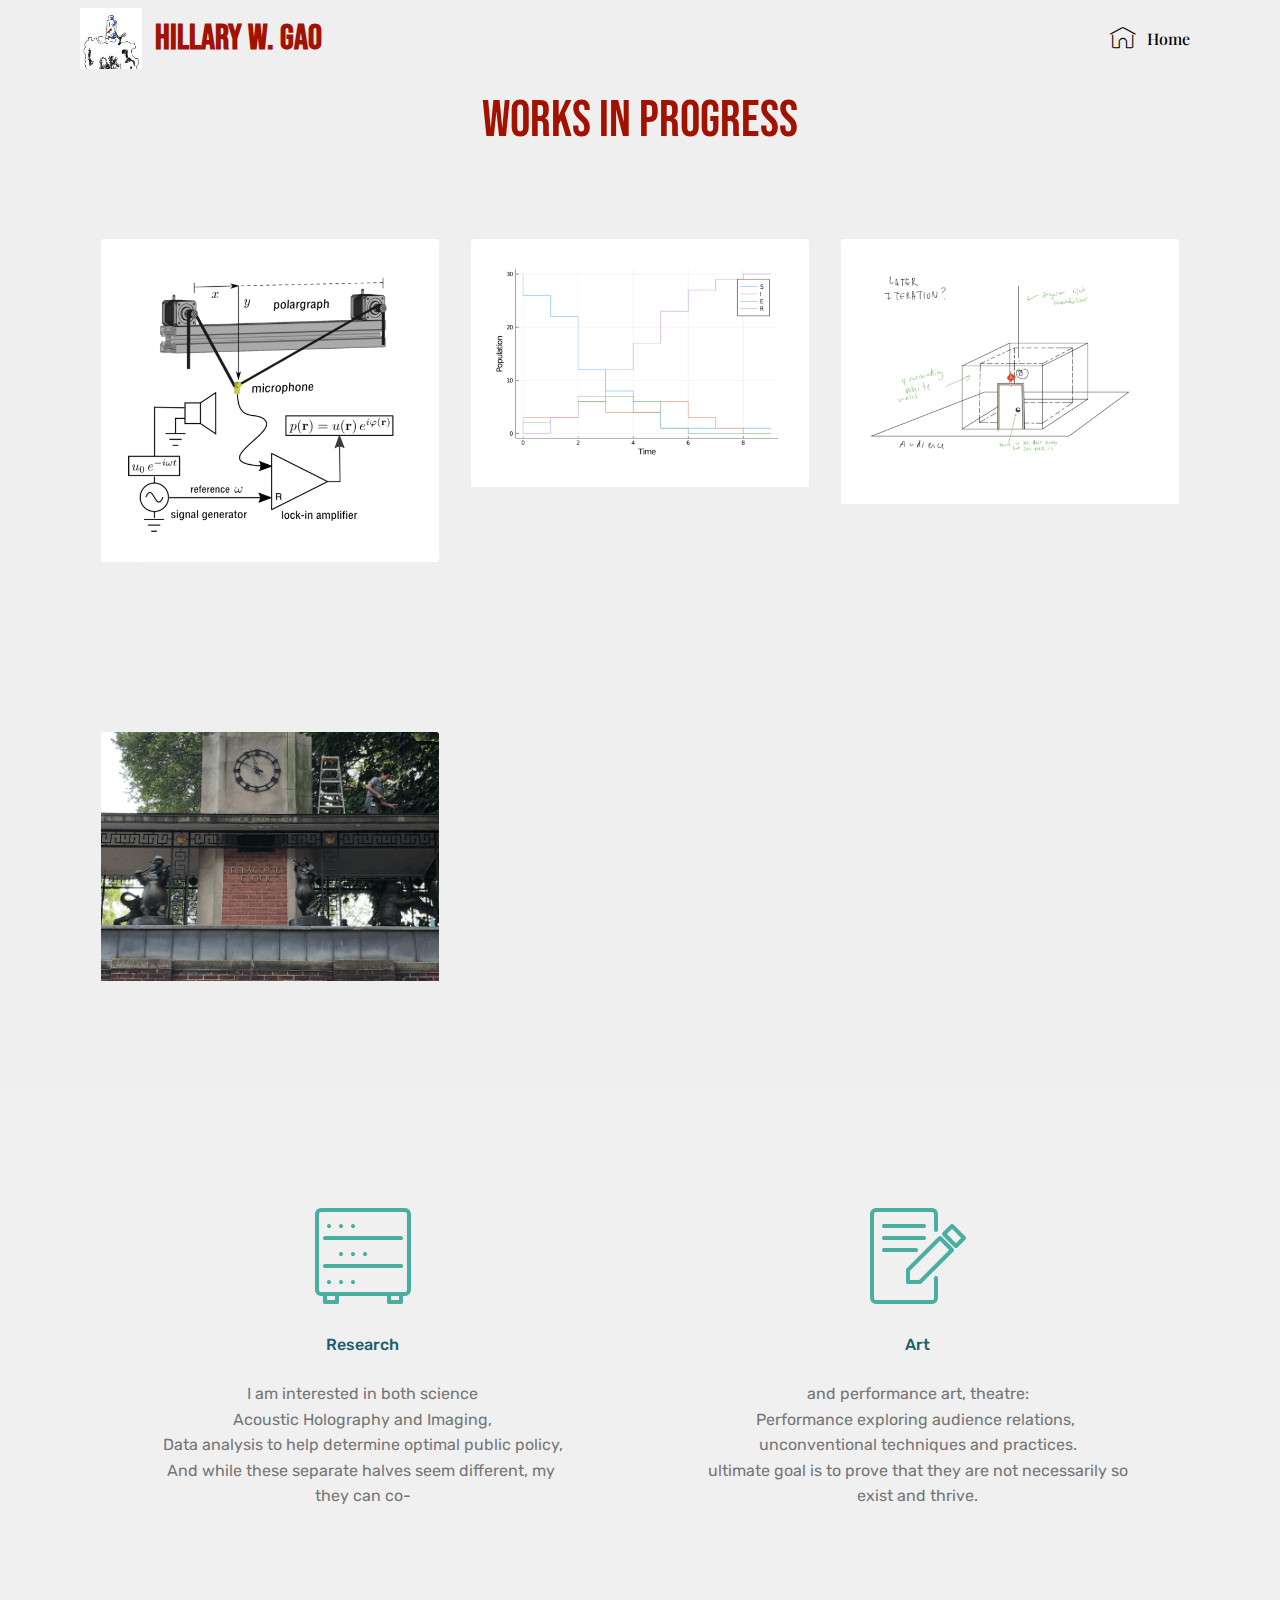
==== index.html @ c8784635 "create github pages" ====
<!DOCTYPE html>
<html  >
<head>
  <!-- Site made with Mobirise Website Builder v4.12.3, https://mobirise.com -->
  <meta charset="UTF-8">
  <meta http-equiv="X-UA-Compatible" content="IE=edge">
  <meta name="generator" content="Mobirise v4.12.3, mobirise.com">
  <meta name="viewport" content="width=device-width, initial-scale=1, minimum-scale=1">
  <link rel="shortcut icon" href="assets/images/img-116-134x134.jpeg" type="image/x-icon">
  <meta name="description" content="Hey, thanks for being here. Wonder what's going on? Click around and see! ">
  
  
  <title>Welcome Home!</title>
  <link rel="stylesheet" href="assets/web/assets/mobirise-icons/mobirise-icons.css">
  <link rel="stylesheet" href="assets/bootstrap/css/bootstrap.min.css">
  <link rel="stylesheet" href="assets/bootstrap/css/bootstrap-grid.min.css">
  <link rel="stylesheet" href="assets/bootstrap/css/bootstrap-reboot.min.css">
  <link rel="stylesheet" href="assets/tether/tether.min.css">
  <link rel="stylesheet" href="assets/dropdown/css/style.css">
  <link rel="stylesheet" href="assets/theme/css/style.css">
  <link rel="preload" as="style" href="assets/mobirise/css/mbr-additional.css"><link rel="stylesheet" href="assets/mobirise/css/mbr-additional.css" type="text/css">
  
  
  
</head>
<body>
  <section class="menu cid-qTkzRZLJNu" once="menu" id="menu1-0">

    

    <nav class="navbar navbar-expand beta-menu navbar-dropdown align-items-center navbar-fixed-top navbar-toggleable-sm">
        <button class="navbar-toggler navbar-toggler-right" type="button" data-toggle="collapse" data-target="#navbarSupportedContent" aria-controls="navbarSupportedContent" aria-expanded="false" aria-label="Toggle navigation">
            <div class="hamburger">
                <span></span>
                <span></span>
                <span></span>
                <span></span>
            </div>
        </button>
        <div class="menu-logo">
            <div class="navbar-brand">
                <span class="navbar-logo">
                    <a href="https://mobirise.com">
                         <img src="assets/images/img-116-134x134.jpeg" alt="Mobirise" title="" style="height: 3.8rem;">
                    </a>
                </span>
                <span class="navbar-caption-wrap"><a class="navbar-caption text-primary display-2" href="https://mobirise.com">
                        Hillary W. Gao</a></span>
            </div>
        </div>
        <div class="collapse navbar-collapse" id="navbarSupportedContent">
            <ul class="navbar-nav nav-dropdown nav-right" data-app-modern-menu="true"><li class="nav-item">
                    <a class="nav-link link text-black display-4" href="https://mobirise.com">
                        </a>
                </li><li class="nav-item"><a class="nav-link link text-black display-4" href="index.html" aria-expanded="false"><span class="mbri-home mbr-iconfont mbr-iconfont-btn"></span>
                        Home</a></li></ul>
            
        </div>
    </nav>
</section>

<section class="engine"><a href="https://mobirise.info/i">website creation software</a></section><section class="features18 popup-btn-cards cid-rWTX22qcVy" id="features18-7">

    

    
    <div class="container">
        <h2 class="mbr-section-title pb-3 align-center mbr-fonts-style display-1">
            Works In Progress</h2>
        
        <div class="media-container-row pt-5 ">
            <div class="card p-3 col-12 col-md-6 col-lg-4">
                <div class="card-wrapper ">
                    <div class="card-img">
                        <div class="mbr-overlay"></div>
                        <div class="mbr-section-btn text-center"><a href="Acoustics.html" class="btn btn-primary display-4">acoustic holography</a></div>
                        <img src="assets/images/screen-shot-2020-04-22-at-11.54.55-am-676x612.png" alt="Mobirise" title="">
                    </div>
                    
                </div>
            </div>
            <div class="card p-3 col-12 col-md-6 col-lg-4">
                <div class="card-wrapper">
                    <div class="card-img">
                        <div class="mbr-overlay"></div>
                        <div class="mbr-section-btn text-center"><a href="COVID .html" class="btn btn-primary display-4">COVID-19 analysis + Julia</a></div>
                        <img src="assets/images/screen-shot-2020-04-22-at-11.58.40-am-676x534.png" alt="Mobirise" title="">
                    </div>
                    
                </div>
            </div>

            <div class="card p-3 col-12 col-md-6 col-lg-4">
                <div class="card-wrapper">
                    <div class="card-img">
                        <div class="mbr-overlay"></div>
                        <div class="mbr-section-btn text-center"><a href="dinnerparty.html" class="btn btn-primary display-4">"would you set the table if I asked you to?"</a></div>
                        <img src="assets/images/screen-shot-2020-04-22-at-11.57.07-am-676x536.png" alt="Mobirise" title="">
                    </div>
                    
                </div>
            </div>

            
        </div>
    </div>
</section>

<section class="features18 popup-btn-cards cid-s4FSywyhPO" id="features18-1b">

    

    
    <div class="container">
        
        
        <div class="media-container-row pt-5 ">
            <div class="card p-3 col-12 col-md-6 col-lg-4">
                <div class="card-wrapper ">
                    <div class="card-img">
                        <div class="mbr-overlay"></div>
                        <div class="mbr-section-btn text-center"><a href="page6.html" class="btn btn-primary display-4">Central Park Conservancy internship 2019</a></div>
                        <img src="assets/images/screen-shot-2020-08-10-at-1.04.51-pm-936x690.png" alt="Mobirise" title="">
                    </div>
                    
                </div>
            </div>
            <div class="card p-3 col-12 col-md-6 col-lg-4">
                <div class="card-wrapper">
                    <div class="card-img">
                        <div class="mbr-overlay"></div>
                        <div class="mbr-section-btn text-center"><a href="page5.html" class="btn btn-primary display-4">something in the works</a></div>
                        <img src="assets/images/screen-shot-2020-08-13-at-6.10.23-pm-556x376.png" alt="Mobirise" title="">
                    </div>
                    
                </div>
            </div>

            <div class="card p-3 col-12 col-md-6 col-lg-4">
                <div class="card-wrapper">
                    <div class="card-img">
                        <div class="mbr-overlay"></div>
                        <div class="mbr-section-btn text-center"><a href="https://mobirise.co" class="btn btn-primary display-4">something in the works<br></a></div>
                        <img src="assets/images/screen-shot-2020-08-13-at-6.10.23-pm-556x376.png" alt="Mobirise" title="">
                    </div>
                    
                </div>
            </div>

            
        </div>
    </div>
</section>

<section class="features1 cid-rWTWTL4tV6" id="features1-6" data-bg-video="https://youtu.be/643bobTs9Hs">
    
    

    <div class="mbr-overlay" style="opacity: 0.9; background-color: rgb(239, 239, 239);">
    </div>
    <div class="container">
        <div class="media-container-row">

            <div class="card p-3 col-12 col-md-6">
                <div class="card-img pb-3">
                    <span class="mbr-iconfont mbri-database" style="color: rgb(72, 175, 160); fill: rgb(72, 175, 160);"></span>
                </div>
                <div class="card-box">
                    <h4 class="card-title py-3 mbr-fonts-style display-7">
                        Research<br></h4>
                    <p class="mbr-text mbr-fonts-style display-7">I am interested in both science<br>Acoustic Holography and Imaging,<br>Data analysis to help determine optimal public policy,<br>And while these separate halves seem different, my&nbsp;<br>they can co-<br></p>
                </div>
            </div>

            <div class="card p-3 col-12 col-md-6">
                <div class="card-img pb-3">
                    <span class="mbr-iconfont mbri-edit" style="color: rgb(72, 175, 160); fill: rgb(72, 175, 160);"></span>
                </div>
                <div class="card-box">
                    <h4 class="card-title py-3 mbr-fonts-style display-7">
                        Art<br></h4>
                    <p class="mbr-text mbr-fonts-style display-7">
                        and performance art, theatre:<br>Performance exploring audience relations,&nbsp;<br>unconventional techniques and practices.<br> ultimate goal is to prove that they are not necessarily so<br>exist and thrive.</p>
                </div>
            </div>

            

            

        </div>

    </div>

</section>


  <script src="assets/web/assets/jquery/jquery.min.js"></script>
  <script src="assets/popper/popper.min.js"></script>
  <script src="assets/bootstrap/js/bootstrap.min.js"></script>
  <script src="assets/tether/tether.min.js"></script>
  <script src="assets/smoothscroll/smooth-scroll.js"></script>
  <script src="assets/dropdown/js/nav-dropdown.js"></script>
  <script src="assets/dropdown/js/navbar-dropdown.js"></script>
  <script src="assets/touchswipe/jquery.touch-swipe.min.js"></script>
  <script src="assets/ytplayer/jquery.mb.ytplayer.min.js"></script>
  <script src="assets/vimeoplayer/jquery.mb.vimeo_player.js"></script>
  <script src="assets/mbr-popup-btns/mbr-popup-btns.js"></script>
  <script src="assets/theme/js/script.js"></script>
  
  
</body>
</html>
---- assets/web/assets/mobirise-icons/mobirise-icons.css ----
@font-face {
  font-family: 'MobiriseIcons';
  src:  url('mobirise-icons.eot?spat4u');
  src:  url('mobirise-icons.eot?spat4u#iefix') format('embedded-opentype'),
    url('mobirise-icons.ttf?spat4u') format('truetype'),
    url('mobirise-icons.woff?spat4u') format('woff'),
    url('mobirise-icons.svg?spat4u#MobiriseIcons') format('svg');
  font-weight: normal;
  font-style: normal;
  font-display: swap;
}

[class^="mbri-"], [class*=" mbri-"] {
  /* use !important to prevent issues with browser extensions that change fonts */
  font-family: MobiriseIcons !important;
  speak: none;
  font-style: normal;
  font-weight: normal;
  font-variant: normal;
  text-transform: none;
  line-height: 1;

  /* Better Font Rendering =========== */
  -webkit-font-smoothing: antialiased;
  -moz-osx-font-smoothing: grayscale;
}

.mbri-add-submenu:before {
  content: "\e900";
}
.mbri-alert:before {
  content: "\e901";
}
.mbri-align-center:before {
  content: "\e902";
}
.mbri-align-justify:before {
  content: "\e903";
}
.mbri-align-left:before {
  content: "\e904";
}
.mbri-align-right:before {
  content: "\e905";
}
.mbri-android:before {
  content: "\e906";
}
.mbri-apple:before {
  content: "\e907";
}
.mbri-arrow-down:before {
  content: "\e908";
}
.mbri-arrow-next:before {
  content: "\e909";
}
.mbri-arrow-prev:before {
  content: "\e90a";
}
.mbri-arrow-up:before {
  content: "\e90b";
}
.mbri-bold:before {
  content: "\e90c";
}
.mbri-bookmark:before {
  content: "\e90d";
}
.mbri-bootstrap:before {
  content: "\e90e";
}
.mbri-briefcase:before {
  content: "\e90f";
}
.mbri-browse:before {
  content: "\e910";
}
.mbri-bulleted-list:before {
  content: "\e911";
}
.mbri-calendar:before {
  content: "\e912";
}
.mbri-camera:before {
  content: "\e913";
}
.mbri-cart-add:before {
  content: "\e914";
}
.mbri-cart-full:before {
  content: "\e915";
}
.mbri-cash:before {
  content: "\e916";
}
.mbri-change-style:before {
  content: "\e917";
}
.mbri-chat:before {
  content: "\e918";
}
.mbri-clock:before {
  content: "\e919";
}
.mbri-close:before {
  content: "\e91a";
}
.mbri-cloud:before {
  content: "\e91b";
}
.mbri-code:before {
  content: "\e91c";
}
.mbri-contact-form:before {
  content: "\e91d";
}
.mbri-credit-card:before {
  content: "\e91e";
}
.mbri-cursor-click:before {
  content: "\e91f";
}
.mbri-cust-feedback:before {
  content: "\e920";
}
.mbri-database:before {
  content: "\e921";
}
.mbri-delivery:before {
  content: "\e922";
}
.mbri-desktop:before {
  content: "\e923";
}
.mbri-devices:before {
  content: "\e924";
}
.mbri-down:before {
  content: "\e925";
}
.mbri-download:before {
  content: "\e989";
}
.mbri-drag-n-drop:before {
  content: "\e927";
}
.mbri-drag-n-drop2:before {
  content: "\e928";
}
.mbri-edit:before {
  content: "\e929";
}
.mbri-edit2:before {
  content: "\e92a";
}
.mbri-error:before {
  content: "\e92b";
}
.mbri-extension:before {
  content: "\e92c";
}
.mbri-features:before {
  content: "\e92d";
}
.mbri-file:before {
  content: "\e92e";
}
.mbri-flag:before {
  content: "\e92f";
}
.mbri-folder:before {
  content: "\e930";
}
.mbri-gift:before {
  content: "\e931";
}
.mbri-github:before {
  content: "\e932";
}
.mbri-globe:before {
  content: "\e933";
}
.mbri-globe-2:before {
  content: "\e934";
}
.mbri-growing-chart:before {
  content: "\e935";
}
.mbri-hearth:before {
  content: "\e936";
}
.mbri-help:before {
  content: "\e937";
}
.mbri-home:before {
  content: "\e938";
}
.mbri-hot-cup:before {
  content: "\e939";
}
.mbri-idea:before {
  content: "\e93a";
}
.mbri-image-gallery:before {
  content: "\e93b";
}
.mbri-image-slider:before {
  content: "\e93c";
}
.mbri-info:before {
  content: "\e93d";
}
.mbri-italic:before {
  content: "\e93e";
}
.mbri-key:before {
  content: "\e93f";
}
.mbri-laptop:before {
  content: "\e940";
}
.mbri-layers:before {
  content: "\e941";
}
.mbri-left-right:before {
  content: "\e942";
}
.mbri-left:before {
  content: "\e943";
}
.mbri-letter:before {
  content: "\e944";
}
.mbri-like:before {
  content: "\e945";
}
.mbri-link:before {
  content: "\e946";
}
.mbri-lock:before {
  content: "\e947";
}
.mbri-login:before {
  content: "\e948";
}
.mbri-logout:before {
  content: "\e949";
}
.mbri-magic-stick:before {
  content: "\e94a";
}
.mbri-map-pin:before {
  content: "\e94b";
}
.mbri-menu:before {
  content: "\e94c";
}
.mbri-mobile:before {
  content: "\e94d";
}
.mbri-mobile2:before {
  content: "\e94e";
}
.mbri-mobirise:before {
  content: "\e94f";
}
.mbri-more-horizontal:before {
  content: "\e950";
}
.mbri-more-vertical:before {
  content: "\e951";
}
.mbri-music:before {
  content: "\e952";
}
.mbri-new-file:before {
  content: "\e953";
}
.mbri-numbered-list:before {
  content: "\e954";
}
.mbri-opened-folder:before {
  content: "\e955";
}
.mbri-pages:before {
  content: "\e956";
}
.mbri-paper-plane:before {
  content: "\e957";
}
.mbri-paperclip:before {
  content: "\e958";
}
.mbri-photo:before {
  content: "\e959";
}
.mbri-photos:before {
  content: "\e95a";
}
.mbri-pin:before {
  content: "\e95b";
}
.mbri-play:before {
  content: "\e95c";
}
.mbri-plus:before {
  content: "\e95d";
}
.mbri-preview:before {
  content: "\e95e";
}
.mbri-print:before {
  content: "\e95f";
}
.mbri-protect:before {
  content: "\e960";
}
.mbri-question:before {
  content: "\e961";
}
.mbri-quote-left:before {
  content: "\e962";
}
.mbri-quote-right:before {
  content: "\e963";
}
.mbri-refresh:before {
  content: "\e964";
}
.mbri-responsive:before {
  content: "\e965";
}
.mbri-right:before {
  content: "\e966";
}
.mbri-rocket:before {
  content: "\e967";
}
.mbri-sad-face:before {
  content: "\e968";
}
.mbri-sale:before {
  content: "\e969";
}
.mbri-save:before {
  content: "\e96a";
}
.mbri-search:before {
  content: "\e96b";
}
.mbri-setting:before {
  content: "\e96c";
}
.mbri-setting2:before {
  content: "\e96d";
}
.mbri-setting3:before {
  content: "\e96e";
}
.mbri-share:before {
  content: "\e96f";
}
.mbri-shopping-bag:before {
  content: "\e970";
}
.mbri-shopping-basket:before {
  content: "\e971";
}
.mbri-shopping-cart:before {
  content: "\e972";
}
.mbri-sites:before {
  content: "\e973";
}
.mbri-smile-face:before {
  content: "\e974";
}
.mbri-speed:before {
  content: "\e975";
}
.mbri-star:before {
  content: "\e976";
}
.mbri-success:before {
  content: "\e977";
}
.mbri-sun:before {
  content: "\e978";
}
.mbri-sun2:before {
  content: "\e979";
}
.mbri-tablet:before {
  content: "\e97a";
}
.mbri-tablet-vertical:before {
  content: "\e97b";
}
.mbri-target:before {
  content: "\e97c";
}
.mbri-timer:before {
  content: "\e97d";
}
.mbri-to-ftp:before {
  content: "\e97e";
}
.mbri-to-local-drive:before {
  content: "\e97f";
}
.mbri-touch-swipe:before {
  content: "\e980";
}
.mbri-touch:before {
  content: "\e981";
}
.mbri-trash:before {
  content: "\e982";
}
.mbri-underline:before {
  content: "\e983";
}
.mbri-unlink:before {
  content: "\e984";
}
.mbri-unlock:before {
  content: "\e985";
}
.mbri-up-down:before {
  content: "\e986";
}
.mbri-up:before {
  content: "\e987";
}
.mbri-update:before {
  content: "\e988";
}
.mbri-upload:before {
 content: "\e926"; 
}
.mbri-user:before {
  content: "\e98a";
}
.mbri-user2:before {
  content: "\e98b";
}
.mbri-users:before {
  content: "\e98c";
}
.mbri-video:before {
  content: "\e98d";
}
.mbri-video-play:before {
  content: "\e98e";
}
.mbri-watch:before {
  content: "\e98f";
}
.mbri-website-theme:before {
  content: "\e990";
}
.mbri-wifi:before {
  content: "\e991";
}
.mbri-windows:before {
  content: "\e992";
}
.mbri-zoom-out:before {
  content: "\e993";
}
.mbri-redo:before {
  content: "\e994";
}
.mbri-undo:before {
  content: "\e995";
}
---- assets/dropdown/css/style.css ----
.navbar-dropdown {
  left: 0;
  padding: 0;
  position: absolute;
  right: 0;
  top: 0;
  transition: all 0.45s ease;
  z-index: 1030;
  background: #282828; }
  .navbar-dropdown .navbar-logo {
    margin-right: 0.8rem;
    transition: margin 0.3s ease-in-out;
    vertical-align: middle; }
    .navbar-dropdown .navbar-logo img {
      height: 3.125rem;
      transition: all 0.3s ease-in-out; }
    .navbar-dropdown .navbar-logo.mbr-iconfont {
      font-size: 3.125rem;
      line-height: 3.125rem; }
  .navbar-dropdown .navbar-caption {
    font-weight: 700;
    white-space: normal;
    vertical-align: -4px;
    line-height: 3.125rem !important; }
    .navbar-dropdown .navbar-caption, .navbar-dropdown .navbar-caption:hover {
      color: inherit;
      text-decoration: none; }
  .navbar-dropdown .mbr-iconfont + .navbar-caption {
    vertical-align: -1px; }
  .navbar-dropdown.navbar-fixed-top {
    position: fixed; }
  .navbar-dropdown .navbar-brand span {
    vertical-align: -4px; }
  .navbar-dropdown.bg-color.transparent {
    background: none; }
  .navbar-dropdown.navbar-short .navbar-brand {
    padding: 0.625rem 0; }
    .navbar-dropdown.navbar-short .navbar-brand span {
      vertical-align: -1px; }
  .navbar-dropdown.navbar-short .navbar-caption {
    line-height: 2.375rem !important;
    vertical-align: -2px; }
  .navbar-dropdown.navbar-short .navbar-logo {
    margin-right: 0.5rem; }
    .navbar-dropdown.navbar-short .navbar-logo img {
      height: 2.375rem; }
    .navbar-dropdown.navbar-short .navbar-logo.mbr-iconfont {
      font-size: 2.375rem;
      line-height: 2.375rem; }
  .navbar-dropdown.navbar-short .mbr-table-cell {
    height: 3.625rem; }
  .navbar-dropdown .navbar-close {
    left: 0.6875rem;
    position: fixed;
    top: 0.75rem;
    z-index: 1000; }
  .navbar-dropdown .hamburger-icon {
    content: "";
    display: inline-block;
    vertical-align: middle;
    width: 16px;
    -webkit-box-shadow: 0 -6px 0 1px #282828,0 0 0 1px #282828,0 6px 0 1px #282828;
    -moz-box-shadow: 0 -6px 0 1px #282828,0 0 0 1px #282828,0 6px 0 1px #282828;
    box-shadow: 0 -6px 0 1px #282828,0 0 0 1px #282828,0 6px 0 1px #282828; }

.dropdown-menu .dropdown-toggle[data-toggle="dropdown-submenu"]::after {
  border-bottom: 0.35em solid transparent;
  border-left: 0.35em solid;
  border-right: 0;
  border-top: 0.35em solid transparent;
  margin-left: 0.3rem; }

.dropdown-menu .dropdown-item:focus {
  outline: 0; }

.nav-dropdown {
  font-size: 0.75rem;
  font-weight: 500;
  height: auto !important; }
  .nav-dropdown .nav-btn {
    padding-left: 1rem; }
  .nav-dropdown .link {
    margin: .667em 1.667em;
    font-weight: 500;
    padding: 0;
    transition: color .2s ease-in-out; }
    .nav-dropdown .link.dropdown-toggle {
      margin-right: 2.583em; }
      .nav-dropdown .link.dropdown-toggle::after {
        margin-left: .25rem;
        border-top: 0.35em solid;
        border-right: 0.35em solid transparent;
        border-left: 0.35em solid transparent;
        border-bottom: 0; }
      .nav-dropdown .link.dropdown-toggle[aria-expanded="true"] {
        margin: 0;
        padding: 0.667em 3.263em  0.667em 1.667em; }
  .nav-dropdown .link::after,
  .nav-dropdown .dropdown-item::after {
    color: inherit; }
  .nav-dropdown .btn {
    font-size: 0.75rem;
    font-weight: 700;
    letter-spacing: 0;
    margin-bottom: 0;
    padding-left: 1.25rem;
    padding-right: 1.25rem; }
  .nav-dropdown .dropdown-menu {
    border-radius: 0;
    border: 0;
    left: 0;
    margin: 0;
    padding-bottom: 1.25rem;
    padding-top: 1.25rem;
    position: relative; }
  .nav-dropdown .dropdown-submenu {
    margin-left: 0.125rem;
    top: 0; }
  .nav-dropdown .dropdown-item {
    font-weight: 500;
    line-height: 2;
    padding: 0.3846em 4.615em 0.3846em 1.5385em;
    position: relative;
    transition: color .2s ease-in-out, background-color .2s ease-in-out; }
    .nav-dropdown .dropdown-item::after {
      margin-top: -0.3077em;
      position: absolute;
      right: 1.1538em;
      top: 50%; }
    .nav-dropdown .dropdown-item:focus, .nav-dropdown .dropdown-item:hover {
      background: none; }

@media (max-width: 767px) {
  .nav-dropdown.navbar-toggleable-sm {
    bottom: 0;
    display: none;
    left: 0;
    overflow-x: hidden;
    position: fixed;
    top: 0;
    transform: translateX(-100%);
    -ms-transform: translateX(-100%);
    -webkit-transform: translateX(-100%);
    width: 18.75rem;
    z-index: 999; } }
.nav-dropdown.navbar-toggleable-xl {
  bottom: 0;
  display: none;
  left: 0;
  overflow-x: hidden;
  position: fixed;
  top: 0;
  transform: translateX(-100%);
  -ms-transform: translateX(-100%);
  -webkit-transform: translateX(-100%);
  width: 18.75rem;
  z-index: 999; }

.nav-dropdown-sm {
  display: block !important;
  overflow-x: hidden;
  overflow: auto;
  padding-top: 3.875rem; }
  .nav-dropdown-sm::after {
    content: "";
    display: block;
    height: 3rem;
    width: 100%; }
  .nav-dropdown-sm.collapse.in ~ .navbar-close {
    display: block !important; }
  .nav-dropdown-sm.collapsing, .nav-dropdown-sm.collapse.in {
    transform: translateX(0);
    -ms-transform: translateX(0);
    -webkit-transform: translateX(0);
    transition: all 0.25s ease-out;
    -webkit-transition: all 0.25s ease-out;
    background: #282828; }
  .nav-dropdown-sm.collapsing[aria-expanded="false"] {
    transform: translateX(-100%);
    -ms-transform: translateX(-100%);
    -webkit-transform: translateX(-100%); }
  .nav-dropdown-sm .nav-item {
    display: block;
    margin-left: 0 !important;
    padding-left: 0; }
  .nav-dropdown-sm .link,
  .nav-dropdown-sm .dropdown-item {
    border-top: 1px dotted rgba(255, 255, 255, 0.1);
    font-size: 0.8125rem;
    line-height: 1.6;
    margin: 0 !important;
    padding: 0.875rem 2.4rem 0.875rem 1.5625rem !important;
    position: relative;
    white-space: normal; }
    .nav-dropdown-sm .link:focus, .nav-dropdown-sm .link:hover,
    .nav-dropdown-sm .dropdown-item:focus,
    .nav-dropdown-sm .dropdown-item:hover {
      background: rgba(0, 0, 0, 0.2) !important;
      color: #c0a375; }
  .nav-dropdown-sm .nav-btn {
    position: relative;
    padding: 1.5625rem 1.5625rem 0 1.5625rem; }
    .nav-dropdown-sm .nav-btn::before {
      border-top: 1px dotted rgba(255, 255, 255, 0.1);
      content: "";
      left: 0;
      position: absolute;
      top: 0;
      width: 100%; }
    .nav-dropdown-sm .nav-btn + .nav-btn {
      padding-top: 0.625rem; }
      .nav-dropdown-sm .nav-btn + .nav-btn::before {
        display: none; }
  .nav-dropdown-sm .btn {
    padding: 0.625rem 0; }
  .nav-dropdown-sm .dropdown-toggle[data-toggle="dropdown-submenu"]::after {
    margin-left: .25rem;
    border-top: 0.35em solid;
    border-right: 0.35em solid transparent;
    border-left: 0.35em solid transparent;
    border-bottom: 0; }
  .nav-dropdown-sm .dropdown-toggle[data-toggle="dropdown-submenu"][aria-expanded="true"]::after {
    border-top: 0;
    border-right: 0.35em solid transparent;
    border-left: 0.35em solid transparent;
    border-bottom: 0.35em solid; }
  .nav-dropdown-sm .dropdown-menu {
    margin: 0;
    padding: 0;
    position: relative;
    top: 0;
    left: 0;
    width: 100%;
    border: 0;
    float: none;
    border-radius: 0;
    background: none; }
  .nav-dropdown-sm .dropdown-submenu {
    left: 100%;
    margin-left: 0.125rem;
    margin-top: -1.25rem;
    top: 0; }

.navbar-toggleable-sm .nav-dropdown .dropdown-menu {
  position: absolute; }

.navbar-toggleable-sm .nav-dropdown .dropdown-submenu {
  left: 100%;
  margin-left: 0.125rem;
  margin-top: -1.25rem;
  top: 0; }

.navbar-toggleable-sm.opened .nav-dropdown .dropdown-menu {
  position: relative; }

.navbar-toggleable-sm.opened .nav-dropdown .dropdown-submenu {
  left: 0;
  margin-left: 00rem;
  margin-top: 0rem;
  top: 0; }

.is-builder .nav-dropdown.collapsing {
  transition: none !important; }

/*# sourceMappingURL=style.css.map */
---- assets/theme/css/style.css ----
@charset "UTF-8";
/*!
 * Mobirise v4 theme (https://mobirise.com/)
 * Copyright 2017 Mobirise
 */
section {
  background-color: #eeeeee;
}

body {
  font-style: normal;
  line-height: 1.5;
}

section,
.container,
.container-fluid {
  position: relative;
  word-wrap: break-word;
}

a.mbr-iconfont:hover {
  text-decoration: none;
}

.article .lead p,
.article .lead ul,
.article .lead ol,
.article .lead pre,
.article .lead blockquote {
  margin-bottom: 0;
}

ul,
ol,
pre,
blockquote {
  margin-bottom: 2.3125rem;
}

pre {
  background: #f4f4f4;
  padding: 10px 24px;
  white-space: pre-wrap;
}

.inactive {
  -webkit-user-select: none;
  -moz-user-select: none;
  -ms-user-select: none;
  user-select: none;
  pointer-events: none;
  -webkit-user-drag: none;
  user-drag: none;
}

.mbr-section__comments .row {
  justify-content: center;
  -webkit-justify-content: center;
}

a {
  font-style: normal;
  font-weight: 400;
  cursor: pointer;
}
a, a:hover {
  text-decoration: none;
}

figure {
  margin-bottom: 0;
}

body {
  color: #232323;
}

h1,
h2,
h3,
h4,
h5,
h6,
.h1,
.h2,
.h3,
.h4,
.h5,
.h6,
.display-1,
.display-2,
.display-3,
.display-4 {
  line-height: 1;
  word-break: break-word;
  word-wrap: break-word;
}

.mbr-section-title {
  font-style: normal;
  line-height: 1.2;
}

.mbr-section-subtitle {
  line-height: 1.3;
}

.mbr-text {
  font-style: normal;
  line-height: 1.6;
}

b,
strong {
  font-weight: bold;
}

blockquote {
  padding: 10px 0 10px 20px;
  position: relative;
  border-left: 2px solid;
  border-color: #ff3366;
}

input:-webkit-autofill, input:-webkit-autofill:hover, input:-webkit-autofill:focus, input:-webkit-autofill:active {
  transition-delay: 9999s;
  transition-property: background-color, color;
}

textarea[type=hidden] {
  display: none;
}

body {
  position: relative;
}

section {
  background-position: 50% 50%;
  background-repeat: no-repeat;
  background-size: cover;
}
section .mbr-background-video,
section .mbr-background-video-preview {
  position: absolute;
  bottom: 0;
  left: 0;
  right: 0;
  top: 0;
}

.hidden {
  visibility: hidden;
}

.mbr-z-index20 {
  z-index: 20;
}

/*! Base colors */
.mbr-white {
  color: #ffffff;
}

.mbr-black {
  color: #000000;
}

.mbr-bg-white {
  background-color: #ffffff;
}

.mbr-bg-black {
  background-color: #000000;
}

/*! Text-aligns */
.align-left {
  text-align: left;
}

.align-center {
  text-align: center;
}

.align-right {
  text-align: right;
}

@media (max-width: 767px) {
  .align-left,
.align-center,
.align-right,
.mbr-section-btn,
.mbr-section-title {
    text-align: center;
  }
}
/*! Font-weight  */
.mbr-light {
  font-weight: 300;
}

.mbr-regular {
  font-weight: 400;
}

.mbr-semibold {
  font-weight: 500;
}

.mbr-bold {
  font-weight: 700;
}

/*! Media  */
.media-size-item {
  -webkit-flex: 1 1 auto;
  -moz-flex: 1 1 auto;
  -ms-flex: 1 1 auto;
  -o-flex: 1 1 auto;
  flex: 1 1 auto;
}

.media-content {
  -webkit-flex-basis: 100%;
  flex-basis: 100%;
}

.media-container-row {
  display: -ms-flexbox;
  display: -webkit-flex;
  display: flex;
  -webkit-flex-direction: row;
  -ms-flex-direction: row;
  flex-direction: row;
  -webkit-flex-wrap: wrap;
  -ms-flex-wrap: wrap;
  flex-wrap: wrap;
  -webkit-justify-content: center;
  -ms-flex-pack: center;
  justify-content: center;
  -webkit-align-content: center;
  -ms-flex-line-pack: center;
  align-content: center;
  -webkit-align-items: start;
  -ms-flex-align: start;
  align-items: start;
}
.media-container-row .media-size-item {
  width: 400px;
}

.media-container-column {
  display: -ms-flexbox;
  display: -webkit-flex;
  display: flex;
  -webkit-flex-direction: column;
  -ms-flex-direction: column;
  flex-direction: column;
  -webkit-flex-wrap: wrap;
  -ms-flex-wrap: wrap;
  flex-wrap: wrap;
  -webkit-justify-content: center;
  -ms-flex-pack: center;
  justify-content: center;
  -webkit-align-content: center;
  -ms-flex-line-pack: center;
  align-content: center;
  -webkit-align-items: stretch;
  -ms-flex-align: stretch;
  align-items: stretch;
}
.media-container-column > * {
  width: 100%;
}

@media (min-width: 992px) {
  .media-container-row {
    -webkit-flex-wrap: nowrap;
    -ms-flex-wrap: nowrap;
    flex-wrap: nowrap;
  }
}
figure {
  overflow: hidden;
}

figure[mbr-media-size] {
  transition: width 0.1s;
}

.mbr-figure img,
.mbr-figure iframe {
  display: block;
  width: 100%;
}

.card {
  background-color: transparent;
  border: none;
}

.card-box {
  width: 100%;
}

.card-img {
  text-align: center;
  flex-shrink: 0;
  -webkit-flex-shrink: 0;
}

.media {
  max-width: 100%;
  margin: 0 auto;
}

.mbr-figure {
  -ms-flex-item-align: center;
  -ms-grid-row-align: center;
  -webkit-align-self: center;
  align-self: center;
}

.media-container > div {
  max-width: 100%;
}

.mbr-figure img,
.card-img img {
  width: 100%;
}

@media (max-width: 991px) {
  .media-size-item {
    width: auto !important;
  }

  .media {
    width: auto;
  }

  .mbr-figure {
    width: 100% !important;
  }
}
/*! Buttons */
.btn {
  font-weight: 500;
  border-width: 2px;
  font-style: normal;
  letter-spacing: 1px;
  margin: 0.4rem 0.8rem;
  white-space: normal;
  -webkit-transition: all 0.3s ease-in-out;
  -moz-transition: all 0.3s ease-in-out;
  transition: all 0.3s ease-in-out;
  display: inline-flex;
  align-items: center;
  justify-content: center;
  word-break: break-word;
  -webkit-align-items: center;
  -webkit-justify-content: center;
  display: -webkit-inline-flex;
}

.btn-sm {
  font-weight: 500;
  letter-spacing: 1px;
  -webkit-transition: all 0.3s ease-in-out;
  -moz-transition: all 0.3s ease-in-out;
  transition: all 0.3s ease-in-out;
}

.btn-md {
  font-weight: 500;
  letter-spacing: 1px;
  margin: 0.4rem 0.8rem !important;
  -webkit-transition: all 0.3s ease-in-out;
  -moz-transition: all 0.3s ease-in-out;
  transition: all 0.3s ease-in-out;
}

.btn-lg {
  font-weight: 500;
  letter-spacing: 1px;
  margin: 0.4rem 0.8rem !important;
  -webkit-transition: all 0.3s ease-in-out;
  -moz-transition: all 0.3s ease-in-out;
  transition: all 0.3s ease-in-out;
}

.mbr-section-btn {
  margin-left: -0.25rem;
  margin-right: -0.25rem;
  font-size: 0;
}

nav .mbr-section-btn {
  margin-left: 0rem;
  margin-right: 0rem;
}

.btn-form {
  border-radius: 0;
}
.btn-form:hover {
  cursor: pointer;
}

/*! Btn icon margin */
.btn .mbr-iconfont,
.btn.btn-sm .mbr-iconfont {
  cursor: pointer;
  margin-right: 0.5rem;
}

.btn.btn-md .mbr-iconfont,
.btn.btn-md .mbr-iconfont {
  margin-right: 0.8rem;
}

.mbr-regular {
  font-weight: 400;
}

.mbr-semibold {
  font-weight: 500;
}

.mbr-bold {
  font-weight: 700;
}

[type=submit] {
  -webkit-appearance: none;
}

/*! Full-screen */
.mbr-fullscreen .mbr-overlay {
  min-height: 100vh;
}

.mbr-fullscreen {
  display: flex;
  display: -webkit-flex;
  display: -moz-flex;
  display: -ms-flex;
  display: -o-flex;
  align-items: center;
  -webkit-align-items: center;
  min-height: 100vh;
  padding-top: 3rem;
  padding-bottom: 3rem;
}

/*! Map */
.map {
  height: 25rem;
  position: relative;
}
.map iframe {
  width: 100%;
  height: 100%;
}

.mbr-overlay {
  background-color: #000;
  bottom: 0;
  left: 0;
  opacity: 0.5;
  position: absolute;
  right: 0;
  top: 0;
  z-index: 0;
  pointer-events: none;
}

/* Form */
blockquote {
  font-style: italic;
  padding: 10px 0 10px 20px;
  font-size: 1.09rem;
  position: relative;
  border-width: 3px;
}

.form-control {
  background-color: #f5f5f5;
  box-shadow: none;
  color: #565656;
  line-height: 1.43;
  min-height: 3.5em;
  padding: 1.07em 0.5em;
}
.form-control, .form-control:focus {
  border: 1px solid #e8e8e8;
}
.form-active .form-control:invalid {
  border-color: red;
}

.form-control-label {
  position: relative;
  cursor: pointer;
  margin-bottom: 0.357em;
  padding: 0;
}

.alert {
  color: #ffffff;
  border-radius: 0;
  border: 0;
  font-size: 0.875rem;
  line-height: 1.5;
  margin-bottom: 1.875rem;
  padding: 1.25rem;
  position: relative;
}
.alert.alert-form::after {
  background-color: inherit;
  bottom: -7px;
  content: "";
  display: block;
  height: 14px;
  left: 50%;
  margin-left: -7px;
  position: absolute;
  transform: rotate(45deg);
  width: 14px;
  -webkit-transform: rotate(45deg);
}

.form-asterisk {
  font-family: initial;
  position: absolute;
  top: -2px;
  font-weight: normal;
}

/*! Scroll to top arrow */
#scrollToTop a i:before {
  content: "";
  position: absolute;
  height: 40%;
  top: 25%;
  background: #fff;
  width: 2px;
  left: calc(50% - 1px);
}
#scrollToTop a i:after {
  content: "";
  position: absolute;
  display: block;
  border-top: 2px solid #fff;
  border-right: 2px solid #fff;
  width: 40%;
  height: 40%;
  left: 30%;
  bottom: 30%;
  transform: rotate(135deg);
  -webkit-transform: rotate(135deg);
}

.mbr-arrow-up {
  bottom: 25px;
  right: 90px;
  position: fixed;
  text-align: right;
  z-index: 5000;
  color: #ffffff;
  font-size: 32px;
  transform: rotate(180deg);
  -webkit-transform: rotate(180deg);
}

.mbr-arrow-up a {
  background: rgba(0, 0, 0, 0.2);
  border-radius: 3px;
  color: #fff;
  display: inline-block;
  height: 60px;
  width: 60px;
  outline-style: none !important;
  position: relative;
  text-decoration: none;
  transition: all 0.3s ease-in-out;
  cursor: pointer;
  text-align: center;
}
.mbr-arrow-up a:hover {
  background-color: rgba(0, 0, 0, 0.4);
}
.mbr-arrow-up a i {
  line-height: 60px;
}

.mbr-arrow-up-icon {
  display: block;
  color: #fff;
}

.mbr-arrow-up-icon::before {
  content: "›";
  display: inline-block;
  font-family: serif;
  font-size: 32px;
  line-height: 1;
  font-style: normal;
  position: relative;
  top: 6px;
  left: -4px;
  -webkit-transform: rotate(-90deg);
  transform: rotate(-90deg);
}

/*! Arrow Down */
.mbr-arrow {
  position: absolute;
  bottom: 45px;
  left: 50%;
  width: 60px;
  height: 60px;
  cursor: pointer;
  background-color: rgba(80, 80, 80, 0.5);
  border-radius: 50%;
  -webkit-transform: translateX(-50%);
  transform: translateX(-50%);
}
.mbr-arrow > a {
  display: inline-block;
  text-decoration: none;
  outline-style: none;
  -webkit-animation: arrowdown 1.7s ease-in-out infinite;
  animation: arrowdown 1.7s ease-in-out infinite;
}
.mbr-arrow > a > i {
  position: absolute;
  top: -2px;
  left: 15px;
  font-size: 2rem;
}

@keyframes arrowdown {
  0% {
    transform: translateY(0px);
    -webkit-transform: translateY(0px);
  }
  50% {
    transform: translateY(-5px);
    -webkit-transform: translateY(-5px);
  }
  100% {
    transform: translateY(0px);
    -webkit-transform: translateY(0px);
  }
}
@-webkit-keyframes arrowdown {
  0% {
    transform: translateY(0px);
    -webkit-transform: translateY(0px);
  }
  50% {
    transform: translateY(-5px);
    -webkit-transform: translateY(-5px);
  }
  100% {
    transform: translateY(0px);
    -webkit-transform: translateY(0px);
  }
}
@media (max-width: 500px) {
  .mbr-arrow-up {
    left: 50%;
    right: auto;
    transform: translateX(-50%) rotate(180deg);
    -webkit-transform: translateX(-50%) rotate(180deg);
  }
}
/*Gradients animation*/
@keyframes gradient-animation {
  from {
    background-position: 0% 100%;
    animation-timing-function: ease-in-out;
  }
  to {
    background-position: 100% 0%;
    animation-timing-function: ease-in-out;
  }
}
@-webkit-keyframes gradient-animation {
  from {
    background-position: 0% 100%;
    animation-timing-function: ease-in-out;
  }
  to {
    background-position: 100% 0%;
    animation-timing-function: ease-in-out;
  }
}
.bg-gradient {
  background-size: 200% 200%;
  animation: gradient-animation 5s infinite alternate;
  -webkit-animation: gradient-animation 5s infinite alternate;
}

.menu .navbar-brand {
  display: -webkit-flex;
}
.menu .navbar-brand span {
  display: flex;
  display: -webkit-flex;
}
.menu .navbar-brand .navbar-caption-wrap {
  display: -webkit-flex;
}
.menu .navbar-brand .navbar-logo img {
  display: -webkit-flex;
}
@media (min-width: 768px) and (max-width: 1023px) {
  .menu .navbar-toggleable-sm .navbar-nav {
    display: -webkit-box;
    display: -webkit-flex;
    display: -ms-flexbox;
  }
}
@media (max-width: 1023px) {
  .menu .navbar-collapse {
    max-height: 93.5vh;
  }
  .menu .navbar-collapse.show {
    overflow: auto;
  }
}
@media (min-width: 1024px) {
  .menu .navbar-nav.nav-dropdown {
    display: -webkit-flex;
  }
  .menu .navbar-toggleable-sm .navbar-collapse {
    display: -webkit-flex !important;
  }
  .menu .collapsed .navbar-collapse {
    max-height: 93.5vh;
  }
  .menu .collapsed .navbar-collapse.show {
    overflow: auto;
  }
}
@media (max-width: 767px) {
  .menu .navbar-collapse {
    max-height: 80vh;
  }
}

/* Others*/
.note-check a[data-value=Rubik] {
  font-style: normal;
}

.mbr-arrow a {
  color: #ffffff;
}

@media (max-width: 767px) {
  .mbr-arrow {
    display: none;
  }
}
.navbar {
  display: -webkit-flex;
  -webkit-flex-wrap: wrap;
  -webkit-align-items: center;
  -webkit-justify-content: space-between;
}

.navbar-collapse {
  -webkit-flex-basis: 100%;
  -webkit-flex-grow: 1;
  -webkit-align-items: center;
}

.nav-dropdown .link {
  padding: 0.667em 1.667em !important;
  margin: 0 !important;
}

.nav {
  display: -webkit-flex;
  -webkit-flex-wrap: wrap;
}

.row {
  display: -webkit-flex;
  -webkit-flex-wrap: wrap;
}

.justify-content-center {
  -webkit-justify-content: center;
}

.form-inline {
  display: -webkit-flex;
  -webkit-flex-flow: row wrap;
  -webkit-align-items: center;
}

.card-wrapper {
  -webkit-flex: 1;
}

.carousel-control {
  z-index: 10;
  display: -webkit-flex;
  -webkit-align-items: center;
  -webkit-justify-content: center;
}

.carousel-controls {
  display: -webkit-flex;
}

.media {
  display: -webkit-flex;
}

.form-group:focus {
  outline: none;
}

.jq-selectbox__select {
  padding: 1.07em 0.5em;
  position: absolute;
  top: 0;
  left: 0;
  width: 100%;
}

.jq-selectbox__dropdown {
  position: absolute;
  top: 100%;
  left: 0 !important;
  width: 100% !important;
}

.jq-selectbox__trigger-arrow {
  transform: translateY(-50%);
}

.jq-selectbox li {
  padding: 1.07em 0.5em;
}

input[type=range] {
  padding-left: 0 !important;
  padding-right: 0 !important;
}

.modal-dialog,
.modal-content {
  height: 100%;
}

.modal-dialog .carousel-inner {
  height: calc(100vh - 1.75rem);
}
@media (max-width: 575px) {
  .modal-dialog .carousel-inner {
    height: calc(100vh - 1rem);
  }
}

.carousel-item {
  text-align: center;
}

.carousel-item img {
  margin: auto;
}

.navbar-toggler {
  -webkit-align-self: flex-start;
  -ms-flex-item-align: start;
  align-self: flex-start;
  padding: 0.25rem 0.75rem;
  font-size: 1.25rem;
  line-height: 1;
  background: transparent;
  border: 1px solid transparent;
  -webkit-border-radius: 0.25rem;
  border-radius: 0.25rem;
}

.navbar-toggler:focus,
.navbar-toggler:hover {
  text-decoration: none;
}

.navbar-toggler-icon {
  display: inline-block;
  width: 1.5em;
  height: 1.5em;
  vertical-align: middle;
  content: "";
  background: no-repeat center center;
  -webkit-background-size: 100% 100%;
  -o-background-size: 100% 100%;
  background-size: 100% 100%;
}

.navbar-toggler-left {
  position: absolute;
  left: 1rem;
}

.navbar-toggler-right {
  position: absolute;
  right: 1rem;
}

@media (max-width: 575px) {
  .navbar-toggleable .navbar-nav .dropdown-menu {
    position: static;
    float: none;
  }

  .navbar-toggleable > .container {
    padding-right: 0;
    padding-left: 0;
  }
}
@media (min-width: 576px) {
  .navbar-toggleable {
    -webkit-box-orient: horizontal;
    -webkit-box-direction: normal;
    -webkit-flex-direction: row;
    -ms-flex-direction: row;
    flex-direction: row;
    -webkit-flex-wrap: nowrap;
    -ms-flex-wrap: nowrap;
    flex-wrap: nowrap;
    -webkit-box-align: center;
    -webkit-align-items: center;
    -ms-flex-align: center;
    align-items: center;
  }

  .navbar-toggleable .navbar-nav {
    -webkit-box-orient: horizontal;
    -webkit-box-direction: normal;
    -webkit-flex-direction: row;
    -ms-flex-direction: row;
    flex-direction: row;
  }

  .navbar-toggleable .navbar-nav .nav-link {
    padding-right: 0.5rem;
    padding-left: 0.5rem;
  }

  .navbar-toggleable > .container {
    display: -webkit-box;
    display: -webkit-flex;
    display: -ms-flexbox;
    display: flex;
    -webkit-flex-wrap: nowrap;
    -ms-flex-wrap: nowrap;
    flex-wrap: nowrap;
    -webkit-box-align: center;
    -webkit-align-items: center;
    -ms-flex-align: center;
    align-items: center;
  }

  .navbar-toggleable .navbar-collapse {
    display: -webkit-box !important;
    display: -webkit-flex !important;
    display: -ms-flexbox !important;
    display: flex !important;
    width: 100%;
  }

  .navbar-toggleable .navbar-toggler {
    display: none;
  }
}
@media (max-width: 767px) {
  .navbar-toggleable-sm .navbar-nav .dropdown-menu {
    position: static;
    float: none;
  }

  .navbar-toggleable-sm > .container {
    padding-right: 0;
    padding-left: 0;
  }
}
@media (min-width: 768px) {
  .navbar-toggleable-sm {
    -webkit-box-orient: horizontal;
    -webkit-box-direction: normal;
    -webkit-flex-direction: row;
    -ms-flex-direction: row;
    flex-direction: row;
    -webkit-flex-wrap: nowrap;
    -ms-flex-wrap: nowrap;
    flex-wrap: nowrap;
    -webkit-box-align: center;
    -webkit-align-items: center;
    -ms-flex-align: center;
    align-items: center;
  }

  .navbar-toggleable-sm .navbar-nav {
    -webkit-box-orient: horizontal;
    -webkit-box-direction: normal;
    -webkit-flex-direction: row;
    -ms-flex-direction: row;
    flex-direction: row;
  }

  .navbar-toggleable-sm .navbar-nav .nav-link {
    padding-right: 0.5rem;
    padding-left: 0.5rem;
  }

  .navbar-toggleable-sm > .container {
    display: -webkit-box;
    display: -webkit-flex;
    display: -ms-flexbox;
    display: flex;
    -webkit-flex-wrap: nowrap;
    -ms-flex-wrap: nowrap;
    flex-wrap: nowrap;
    -webkit-box-align: center;
    -webkit-align-items: center;
    -ms-flex-align: center;
    align-items: center;
  }

  .navbar-toggleable-sm .navbar-collapse {
    display: none;
    width: 100%;
  }

  .navbar-toggleable-sm .navbar-toggler {
    display: none;
  }
}
@media (max-width: 1023px) {
  .navbar-toggleable-md .navbar-nav .dropdown-menu {
    position: static;
    float: none;
  }

  .navbar-toggleable-md > .container {
    padding-right: 0;
    padding-left: 0;
  }
}
@media (min-width: 1024px) {
  .navbar-toggleable-md {
    -webkit-box-orient: horizontal;
    -webkit-box-direction: normal;
    -webkit-flex-direction: row;
    -ms-flex-direction: row;
    flex-direction: row;
    -webkit-flex-wrap: nowrap;
    -ms-flex-wrap: nowrap;
    flex-wrap: nowrap;
    -webkit-box-align: center;
    -webkit-align-items: center;
    -ms-flex-align: center;
    align-items: center;
  }

  .navbar-toggleable-md .navbar-nav {
    -webkit-box-orient: horizontal;
    -webkit-box-direction: normal;
    -webkit-flex-direction: row;
    -ms-flex-direction: row;
    flex-direction: row;
  }

  .navbar-toggleable-md .navbar-nav .nav-link {
    padding-right: 0.5rem;
    padding-left: 0.5rem;
  }

  .navbar-toggleable-md > .container {
    display: -webkit-box;
    display: -webkit-flex;
    display: -ms-flexbox;
    display: flex;
    -webkit-flex-wrap: nowrap;
    -ms-flex-wrap: nowrap;
    flex-wrap: nowrap;
    -webkit-box-align: center;
    -webkit-align-items: center;
    -ms-flex-align: center;
    align-items: center;
  }

  .navbar-toggleable-md .navbar-collapse {
    display: -webkit-box !important;
    display: -webkit-flex !important;
    display: -ms-flexbox !important;
    display: flex !important;
    width: 100%;
  }

  .navbar-toggleable-md .navbar-toggler {
    display: none;
  }
}
@media (max-width: 1199px) {
  .navbar-toggleable-lg .navbar-nav .dropdown-menu {
    position: static;
    float: none;
  }

  .navbar-toggleable-lg > .container {
    padding-right: 0;
    padding-left: 0;
  }
}
@media (min-width: 1200px) {
  .navbar-toggleable-lg {
    -webkit-box-orient: horizontal;
    -webkit-box-direction: normal;
    -webkit-flex-direction: row;
    -ms-flex-direction: row;
    flex-direction: row;
    -webkit-flex-wrap: nowrap;
    -ms-flex-wrap: nowrap;
    flex-wrap: nowrap;
    -webkit-box-align: center;
    -webkit-align-items: center;
    -ms-flex-align: center;
    align-items: center;
  }

  .navbar-toggleable-lg .navbar-nav {
    -webkit-box-orient: horizontal;
    -webkit-box-direction: normal;
    -webkit-flex-direction: row;
    -ms-flex-direction: row;
    flex-direction: row;
  }

  .navbar-toggleable-lg .navbar-nav .nav-link {
    padding-right: 0.5rem;
    padding-left: 0.5rem;
  }

  .navbar-toggleable-lg > .container {
    display: -webkit-box;
    display: -webkit-flex;
    display: -ms-flexbox;
    display: flex;
    -webkit-flex-wrap: nowrap;
    -ms-flex-wrap: nowrap;
    flex-wrap: nowrap;
    -webkit-box-align: center;
    -webkit-align-items: center;
    -ms-flex-align: center;
    align-items: center;
  }

  .navbar-toggleable-lg .navbar-collapse {
    display: -webkit-box !important;
    display: -webkit-flex !important;
    display: -ms-flexbox !important;
    display: flex !important;
    width: 100%;
  }

  .navbar-toggleable-lg .navbar-toggler {
    display: none;
  }
}
.navbar-toggleable-xl {
  -webkit-box-orient: horizontal;
  -webkit-box-direction: normal;
  -webkit-flex-direction: row;
  -ms-flex-direction: row;
  flex-direction: row;
  -webkit-flex-wrap: nowrap;
  -ms-flex-wrap: nowrap;
  flex-wrap: nowrap;
  -webkit-box-align: center;
  -webkit-align-items: center;
  -ms-flex-align: center;
  align-items: center;
}

.navbar-toggleable-xl .navbar-nav .dropdown-menu {
  position: static;
  float: none;
}

.navbar-toggleable-xl > .container {
  padding-right: 0;
  padding-left: 0;
}

.navbar-toggleable-xl .navbar-nav {
  -webkit-box-orient: horizontal;
  -webkit-box-direction: normal;
  -webkit-flex-direction: row;
  -ms-flex-direction: row;
  flex-direction: row;
}

.navbar-toggleable-xl .navbar-nav .nav-link {
  padding-right: 0.5rem;
  padding-left: 0.5rem;
}

.navbar-toggleable-xl > .container {
  display: -webkit-box;
  display: -webkit-flex;
  display: -ms-flexbox;
  display: flex;
  -webkit-flex-wrap: nowrap;
  -ms-flex-wrap: nowrap;
  flex-wrap: nowrap;
  -webkit-box-align: center;
  -webkit-align-items: center;
  -ms-flex-align: center;
  align-items: center;
}

.navbar-toggleable-xl .navbar-collapse {
  display: -webkit-box !important;
  display: -webkit-flex !important;
  display: -ms-flexbox !important;
  display: flex !important;
  width: 100%;
}

.navbar-toggleable-xl .navbar-toggler {
  display: none;
}

.card-img {
  width: auto;
}

.menu .navbar.collapsed:not(.beta-menu) {
  flex-direction: column;
  -webkit-flex-direction: column;
}

.carousel-item.active,
.carousel-item-next,
.carousel-item-prev {
  display: -webkit-box;
  display: -webkit-flex;
  display: -ms-flexbox;
  display: flex;
}

.note-air-layout .dropup .dropdown-menu,
.note-air-layout .navbar-fixed-bottom .dropdown .dropdown-menu {
  bottom: initial !important;
}

html,
body {
  height: auto;
  min-height: 100vh;
}

.dropup .dropdown-toggle::after {
  display: none;
}.engine {
	position: absolute;
	text-indent: -2400px;
	text-align: center;
	padding: 0;
	top: 0;
	left: -2400px;
}
---- assets/mobirise/css/mbr-additional.css ----
@import url(https://fonts.googleapis.com/css?family=Bebas+Neue:400&display=swap);
@import url(https://fonts.googleapis.com/css?family=Neuton:200,300,400,400i,700,800&display=swap);
@import url(https://fonts.googleapis.com/css?family=Rubik:300,300i,400,400i,500,500i,700,700i,900,900i&display=swap);
@import url(https://fonts.googleapis.com/css?family=Playfair+Display:400,500,600,700,800,900,400i,500i,600i,700i,800i,900i&display=swap);





body {
  font-family: Rubik;
}
.display-1 {
  font-family: 'Bebas Neue', display;
  font-size: 3.2rem;
  font-display: swap;
}
.display-1 > .mbr-iconfont {
  font-size: 5.12rem;
}
.display-2 {
  font-family: 'Bebas Neue', display;
  font-size: 2.2rem;
  font-display: swap;
}
.display-2 > .mbr-iconfont {
  font-size: 3.52rem;
}
.display-4 {
  font-family: 'Playfair Display', serif;
  font-size: 1rem;
  font-display: swap;
}
.display-4 > .mbr-iconfont {
  font-size: 1.6rem;
}
.display-5 {
  font-family: 'Neuton', serif;
  font-size: 1rem;
  font-display: swap;
}
.display-5 > .mbr-iconfont {
  font-size: 1.6rem;
}
.display-7 {
  font-family: 'Rubik', sans-serif;
  font-size: 1rem;
  font-display: swap;
}
.display-7 > .mbr-iconfont {
  font-size: 1.6rem;
}
/* ---- Fluid typography for mobile devices ---- */
/* 1.4 - font scale ratio ( bootstrap == 1.42857 ) */
/* 100vw - current viewport width */
/* (48 - 20)  48 == 48rem == 768px, 20 == 20rem == 320px(minimal supported viewport) */
/* 0.65 - min scale variable, may vary */
@media (max-width: 768px) {
  .display-1 {
    font-size: 2.56rem;
    font-size: calc( 1.77rem + (3.2 - 1.77) * ((100vw - 20rem) / (48 - 20)));
    line-height: calc( 1.4 * (1.77rem + (3.2 - 1.77) * ((100vw - 20rem) / (48 - 20))));
  }
  .display-2 {
    font-size: 1.76rem;
    font-size: calc( 1.42rem + (2.2 - 1.42) * ((100vw - 20rem) / (48 - 20)));
    line-height: calc( 1.4 * (1.42rem + (2.2 - 1.42) * ((100vw - 20rem) / (48 - 20))));
  }
  .display-4 {
    font-size: 0.8rem;
    font-size: calc( 1rem + (1 - 1) * ((100vw - 20rem) / (48 - 20)));
    line-height: calc( 1.4 * (1rem + (1 - 1) * ((100vw - 20rem) / (48 - 20))));
  }
  .display-5 {
    font-size: 0.8rem;
    font-size: calc( 1rem + (1 - 1) * ((100vw - 20rem) / (48 - 20)));
    line-height: calc( 1.4 * (1rem + (1 - 1) * ((100vw - 20rem) / (48 - 20))));
  }
}
/* Buttons */
.btn {
  padding: 1rem 3rem;
  border-radius: 3px;
}
.btn-sm {
  padding: 0.6rem 1.5rem;
  border-radius: 3px;
}
.btn-md {
  padding: 1rem 3rem;
  border-radius: 3px;
}
.btn-lg {
  padding: 1.2rem 3.2rem;
  border-radius: 3px;
}
.bg-primary {
  background-color: #a11200 !important;
}
.bg-success {
  background-color: #f7ed4a !important;
}
.bg-info {
  background-color: #82786e !important;
}
.bg-warning {
  background-color: #879a9f !important;
}
.bg-danger {
  background-color: #b1a374 !important;
}
.btn-primary,
.btn-primary:active {
  background-color: #a11200 !important;
  border-color: #a11200 !important;
  color: #ffffff !important;
}
.btn-primary:hover,
.btn-primary:focus,
.btn-primary.focus,
.btn-primary.active {
  color: #ffffff !important;
  background-color: #550900 !important;
  border-color: #550900 !important;
}
.btn-primary.disabled,
.btn-primary:disabled {
  color: #ffffff !important;
  background-color: #550900 !important;
  border-color: #550900 !important;
}
.btn-secondary,
.btn-secondary:active {
  background-color: #ff3366 !important;
  border-color: #ff3366 !important;
  color: #ffffff !important;
}
.btn-secondary:hover,
.btn-secondary:focus,
.btn-secondary.focus,
.btn-secondary.active {
  color: #ffffff !important;
  background-color: #e50039 !important;
  border-color: #e50039 !important;
}
.btn-secondary.disabled,
.btn-secondary:disabled {
  color: #ffffff !important;
  background-color: #e50039 !important;
  border-color: #e50039 !important;
}
.btn-info,
.btn-info:active {
  background-color: #82786e !important;
  border-color: #82786e !important;
  color: #ffffff !important;
}
.btn-info:hover,
.btn-info:focus,
.btn-info.focus,
.btn-info.active {
  color: #ffffff !important;
  background-color: #59524b !important;
  border-color: #59524b !important;
}
.btn-info.disabled,
.btn-info:disabled {
  color: #ffffff !important;
  background-color: #59524b !important;
  border-color: #59524b !important;
}
.btn-success,
.btn-success:active {
  background-color: #f7ed4a !important;
  border-color: #f7ed4a !important;
  color: #3f3c03 !important;
}
.btn-success:hover,
.btn-success:focus,
.btn-success.focus,
.btn-success.active {
  color: #3f3c03 !important;
  background-color: #eadd0a !important;
  border-color: #eadd0a !important;
}
.btn-success.disabled,
.btn-success:disabled {
  color: #3f3c03 !important;
  background-color: #eadd0a !important;
  border-color: #eadd0a !important;
}
.btn-warning,
.btn-warning:active {
  background-color: #879a9f !important;
  border-color: #879a9f !important;
  color: #ffffff !important;
}
.btn-warning:hover,
.btn-warning:focus,
.btn-warning.focus,
.btn-warning.active {
  color: #ffffff !important;
  background-color: #617479 !important;
  border-color: #617479 !important;
}
.btn-warning.disabled,
.btn-warning:disabled {
  color: #ffffff !important;
  background-color: #617479 !important;
  border-color: #617479 !important;
}
.btn-danger,
.btn-danger:active {
  background-color: #b1a374 !important;
  border-color: #b1a374 !important;
  color: #ffffff !important;
}
.btn-danger:hover,
.btn-danger:focus,
.btn-danger.focus,
.btn-danger.active {
  color: #ffffff !important;
  background-color: #8b7d4e !important;
  border-color: #8b7d4e !important;
}
.btn-danger.disabled,
.btn-danger:disabled {
  color: #ffffff !important;
  background-color: #8b7d4e !important;
  border-color: #8b7d4e !important;
}
.btn-white {
  color: #333333 !important;
}
.btn-white,
.btn-white:active {
  background-color: #ffffff !important;
  border-color: #ffffff !important;
  color: #808080 !important;
}
.btn-white:hover,
.btn-white:focus,
.btn-white.focus,
.btn-white.active {
  color: #808080 !important;
  background-color: #d9d9d9 !important;
  border-color: #d9d9d9 !important;
}
.btn-white.disabled,
.btn-white:disabled {
  color: #808080 !important;
  background-color: #d9d9d9 !important;
  border-color: #d9d9d9 !important;
}
.btn-black,
.btn-black:active {
  background-color: #333333 !important;
  border-color: #333333 !important;
  color: #ffffff !important;
}
.btn-black:hover,
.btn-black:focus,
.btn-black.focus,
.btn-black.active {
  color: #ffffff !important;
  background-color: #0d0d0d !important;
  border-color: #0d0d0d !important;
}
.btn-black.disabled,
.btn-black:disabled {
  color: #ffffff !important;
  background-color: #0d0d0d !important;
  border-color: #0d0d0d !important;
}
.btn-primary-outline,
.btn-primary-outline:active {
  background: none;
  border-color: #3b0700;
  color: #3b0700;
}
.btn-primary-outline:hover,
.btn-primary-outline:focus,
.btn-primary-outline.focus,
.btn-primary-outline.active {
  color: #ffffff;
  background-color: #a11200;
  border-color: #a11200;
}
.btn-primary-outline.disabled,
.btn-primary-outline:disabled {
  color: #ffffff !important;
  background-color: #a11200 !important;
  border-color: #a11200 !important;
}
.btn-secondary-outline,
.btn-secondary-outline:active {
  background: none;
  border-color: #cc0033;
  color: #cc0033;
}
.btn-secondary-outline:hover,
.btn-secondary-outline:focus,
.btn-secondary-outline.focus,
.btn-secondary-outline.active {
  color: #ffffff;
  background-color: #ff3366;
  border-color: #ff3366;
}
.btn-secondary-outline.disabled,
.btn-secondary-outline:disabled {
  color: #ffffff !important;
  background-color: #ff3366 !important;
  border-color: #ff3366 !important;
}
.btn-info-outline,
.btn-info-outline:active {
  background: none;
  border-color: #4b453f;
  color: #4b453f;
}
.btn-info-outline:hover,
.btn-info-outline:focus,
.btn-info-outline.focus,
.btn-info-outline.active {
  color: #ffffff;
  background-color: #82786e;
  border-color: #82786e;
}
.btn-info-outline.disabled,
.btn-info-outline:disabled {
  color: #ffffff !important;
  background-color: #82786e !important;
  border-color: #82786e !important;
}
.btn-success-outline,
.btn-success-outline:active {
  background: none;
  border-color: #d2c609;
  color: #d2c609;
}
.btn-success-outline:hover,
.btn-success-outline:focus,
.btn-success-outline.focus,
.btn-success-outline.active {
  color: #3f3c03;
  background-color: #f7ed4a;
  border-color: #f7ed4a;
}
.btn-success-outline.disabled,
.btn-success-outline:disabled {
  color: #3f3c03 !important;
  background-color: #f7ed4a !important;
  border-color: #f7ed4a !important;
}
.btn-warning-outline,
.btn-warning-outline:active {
  background: none;
  border-color: #55666b;
  color: #55666b;
}
.btn-warning-outline:hover,
.btn-warning-outline:focus,
.btn-warning-outline.focus,
.btn-warning-outline.active {
  color: #ffffff;
  background-color: #879a9f;
  border-color: #879a9f;
}
.btn-warning-outline.disabled,
.btn-warning-outline:disabled {
  color: #ffffff !important;
  background-color: #879a9f !important;
  border-color: #879a9f !important;
}
.btn-danger-outline,
.btn-danger-outline:active {
  background: none;
  border-color: #7a6e45;
  color: #7a6e45;
}
.btn-danger-outline:hover,
.btn-danger-outline:focus,
.btn-danger-outline.focus,
.btn-danger-outline.active {
  color: #ffffff;
  background-color: #b1a374;
  border-color: #b1a374;
}
.btn-danger-outline.disabled,
.btn-danger-outline:disabled {
  color: #ffffff !important;
  background-color: #b1a374 !important;
  border-color: #b1a374 !important;
}
.btn-black-outline,
.btn-black-outline:active {
  background: none;
  border-color: #000000;
  color: #000000;
}
.btn-black-outline:hover,
.btn-black-outline:focus,
.btn-black-outline.focus,
.btn-black-outline.active {
  color: #ffffff;
  background-color: #333333;
  border-color: #333333;
}
.btn-black-outline.disabled,
.btn-black-outline:disabled {
  color: #ffffff !important;
  background-color: #333333 !important;
  border-color: #333333 !important;
}
.btn-white-outline,
.btn-white-outline:active,
.btn-white-outline.active {
  background: none;
  border-color: #ffffff;
  color: #ffffff;
}
.btn-white-outline:hover,
.btn-white-outline:focus,
.btn-white-outline.focus {
  color: #333333;
  background-color: #ffffff;
  border-color: #ffffff;
}
.text-primary {
  color: #a11200 !important;
}
.text-secondary {
  color: #ff3366 !important;
}
.text-success {
  color: #f7ed4a !important;
}
.text-info {
  color: #82786e !important;
}
.text-warning {
  color: #879a9f !important;
}
.text-danger {
  color: #b1a374 !important;
}
.text-white {
  color: #ffffff !important;
}
.text-black {
  color: #000000 !important;
}
a.text-primary:hover,
a.text-primary:focus {
  color: #3b0700 !important;
}
a.text-secondary:hover,
a.text-secondary:focus {
  color: #cc0033 !important;
}
a.text-success:hover,
a.text-success:focus {
  color: #d2c609 !important;
}
a.text-info:hover,
a.text-info:focus {
  color: #4b453f !important;
}
a.text-warning:hover,
a.text-warning:focus {
  color: #55666b !important;
}
a.text-danger:hover,
a.text-danger:focus {
  color: #7a6e45 !important;
}
a.text-white:hover,
a.text-white:focus {
  color: #b3b3b3 !important;
}
a.text-black:hover,
a.text-black:focus {
  color: #4d4d4d !important;
}
.alert-success {
  background-color: #70c770;
}
.alert-info {
  background-color: #82786e;
}
.alert-warning {
  background-color: #879a9f;
}
.alert-danger {
  background-color: #b1a374;
}
.mbr-section-btn a.btn:not(.btn-form) {
  border-radius: 100px;
}
.mbr-section-btn a.btn:not(.btn-form):hover,
.mbr-section-btn a.btn:not(.btn-form):focus {
  box-shadow: none !important;
}
.mbr-section-btn a.btn:not(.btn-form):hover,
.mbr-section-btn a.btn:not(.btn-form):focus {
  box-shadow: 0 10px 40px 0 rgba(0, 0, 0, 0.2) !important;
  -webkit-box-shadow: 0 10px 40px 0 rgba(0, 0, 0, 0.2) !important;
}
.mbr-gallery-filter li a {
  border-radius: 100px !important;
}
.mbr-gallery-filter li.active .btn {
  background-color: #a11200;
  border-color: #a11200;
  color: #ffffff;
}
.mbr-gallery-filter li.active .btn:focus {
  box-shadow: none;
}
.nav-tabs .nav-link {
  border-radius: 100px !important;
}
a,
a:hover {
  color: #a11200;
}
.mbr-plan-header.bg-primary .mbr-plan-subtitle,
.mbr-plan-header.bg-primary .mbr-plan-price-desc {
  color: #ff3a21;
}
.mbr-plan-header.bg-success .mbr-plan-subtitle,
.mbr-plan-header.bg-success .mbr-plan-price-desc {
  color: #ffffff;
}
.mbr-plan-header.bg-info .mbr-plan-subtitle,
.mbr-plan-header.bg-info .mbr-plan-price-desc {
  color: #beb8b2;
}
.mbr-plan-header.bg-warning .mbr-plan-subtitle,
.mbr-plan-header.bg-warning .mbr-plan-price-desc {
  color: #ced6d8;
}
.mbr-plan-header.bg-danger .mbr-plan-subtitle,
.mbr-plan-header.bg-danger .mbr-plan-price-desc {
  color: #dfd9c6;
}
/* Scroll to top button*/
.scrollToTop_wraper {
  display: none;
}
.form-control {
  font-family: 'Rubik', sans-serif;
  font-size: 1rem;
  font-display: swap;
}
.form-control > .mbr-iconfont {
  font-size: 1.6rem;
}
blockquote {
  border-color: #a11200;
}
/* Forms */
.mbr-form .btn {
  margin: .4rem 0;
}
.mbr-form .input-group-btn a.btn {
  border-radius: 100px !important;
}
.mbr-form .input-group-btn a.btn:hover {
  box-shadow: 0 10px 40px 0 rgba(0, 0, 0, 0.2);
}
.mbr-form .input-group-btn button[type="submit"] {
  border-radius: 100px !important;
  padding: 1rem 3rem;
}
.mbr-form .input-group-btn button[type="submit"]:hover {
  box-shadow: 0 10px 40px 0 rgba(0, 0, 0, 0.2);
}
.form2 .form-control {
  border-top-left-radius: 100px;
  border-bottom-left-radius: 100px;
}
.form2 .input-group-btn a.btn {
  border-top-left-radius: 0 !important;
  border-bottom-left-radius: 0 !important;
}
.form2 .input-group-btn button[type="submit"] {
  border-top-left-radius: 0 !important;
  border-bottom-left-radius: 0 !important;
}
.form3 input[type="email"] {
  border-radius: 100px !important;
}
@media (max-width: 349px) {
  .form2 input[type="email"] {
    border-radius: 100px !important;
  }
  .form2 .input-group-btn a.btn {
    border-radius: 100px !important;
  }
  .form2 .input-group-btn button[type="submit"] {
    border-radius: 100px !important;
  }
}
@media (max-width: 767px) {
  .btn {
    font-size: .75rem !important;
  }
  .btn .mbr-iconfont {
    font-size: 1rem !important;
  }
}
/* Footer */
.mbr-footer-content li::before,
.mbr-footer .mbr-contacts li::before {
  background: #a11200;
}
.mbr-footer-content li a:hover,
.mbr-footer .mbr-contacts li a:hover {
  color: #a11200;
}
.footer3 input[type="email"],
.footer4 input[type="email"] {
  border-radius: 100px !important;
}
.footer3 .input-group-btn a.btn,
.footer4 .input-group-btn a.btn {
  border-radius: 100px !important;
}
.footer3 .input-group-btn button[type="submit"],
.footer4 .input-group-btn button[type="submit"] {
  border-radius: 100px !important;
}
/* Headers*/
.header13 .form-inline input[type="email"],
.header14 .form-inline input[type="email"] {
  border-radius: 100px;
}
.header13 .form-inline input[type="text"],
.header14 .form-inline input[type="text"] {
  border-radius: 100px;
}
.header13 .form-inline input[type="tel"],
.header14 .form-inline input[type="tel"] {
  border-radius: 100px;
}
.header13 .form-inline a.btn,
.header14 .form-inline a.btn {
  border-radius: 100px;
}
.header13 .form-inline button,
.header14 .form-inline button {
  border-radius: 100px !important;
}
@media screen and (-ms-high-contrast: active), (-ms-high-contrast: none) {
  .card-wrapper {
    flex: auto !important;
  }
}
.jq-selectbox li:hover,
.jq-selectbox li.selected {
  background-color: #a11200;
  color: #ffffff;
}
.jq-selectbox .jq-selectbox__trigger-arrow,
.jq-number__spin.minus:after,
.jq-number__spin.plus:after {
  transition: 0.4s;
  border-top-color: currentColor;
  border-bottom-color: currentColor;
}
.jq-selectbox:hover .jq-selectbox__trigger-arrow,
.jq-number__spin.minus:hover:after,
.jq-number__spin.plus:hover:after {
  border-top-color: #a11200;
  border-bottom-color: #a11200;
}
.xdsoft_datetimepicker .xdsoft_calendar td.xdsoft_default,
.xdsoft_datetimepicker .xdsoft_calendar td.xdsoft_current,
.xdsoft_datetimepicker .xdsoft_timepicker .xdsoft_time_box > div > div.xdsoft_current {
  color: #ffffff !important;
  background-color: #a11200 !important;
  box-shadow: none !important;
}
.xdsoft_datetimepicker .xdsoft_calendar td:hover,
.xdsoft_datetimepicker .xdsoft_timepicker .xdsoft_time_box > div > div:hover {
  color: #ffffff !important;
  background: #ff3366 !important;
  box-shadow: none !important;
}
.lazy-bg {
  background-image: none !important;
}
.lazy-placeholder:not(section),
.lazy-none {
  display: block;
  position: relative;
  padding-bottom: 56.25%;
}
iframe.lazy-placeholder,
.lazy-placeholder:after {
  content: '';
  position: absolute;
  width: 100px;
  height: 100px;
  background: transparent no-repeat center;
  background-size: contain;
  top: 50%;
  left: 50%;
  transform: translateX(-50%) translateY(-50%);
  background-image: url("data:image/svg+xml;charset=UTF-8,%3csvg width='32' height='32' viewBox='0 0 64 64' xmlns='http://www.w3.org/2000/svg' stroke='%23a11200' %3e%3cg fill='none' fill-rule='evenodd'%3e%3cg transform='translate(16 16)' stroke-width='2'%3e%3ccircle stroke-opacity='.5' cx='16' cy='16' r='16'/%3e%3cpath d='M32 16c0-9.94-8.06-16-16-16'%3e%3canimateTransform attributeName='transform' type='rotate' from='0 16 16' to='360 16 16' dur='1s' repeatCount='indefinite'/%3e%3c/path%3e%3c/g%3e%3c/g%3e%3c/svg%3e");
}
section.lazy-placeholder:after {
  opacity: 0.3;
}
.cid-rWTX22qcVy {
  padding-top: 90px;
  padding-bottom: 15px;
  background-color: #efefef;
}
.cid-rWTX22qcVy .mbr-section-subtitle,
.cid-rWTX22qcVy .mbr-text {
  color: #767676;
}
.cid-rWTX22qcVy .card {
  display: -webkit-flex;
  position: relative;
  justify-content: center;
  -webkit-justify-content: center;
}
.cid-rWTX22qcVy .card-wrapper {
  height: 100%;
  box-shadow: 0px 0px 0px 0px rgba(0, 0, 0, 0);
  transition: box-shadow 0.3s;
}
.cid-rWTX22qcVy .card-wrapper .card-img {
  display: -webkit-flex;
  flex-direction: column;
  align-items: center;
  justify-content: center;
  position: relative;
  overflow: hidden;
  border-bottom-right-radius: 0;
  border-bottom-left-radius: 0;
  -webkit-flex-direction: column;
  -webkit-align-items: center;
  -webkit-justify-content: center;
}
.cid-rWTX22qcVy .card-wrapper .card-img .mbr-overlay {
  background-color: #ef9f9f;
  display: none;
  transition: opacity .3s;
}
.cid-rWTX22qcVy .card-wrapper .card-img .mbr-section-btn {
  position: absolute;
  transition: opacity .3s;
  width: 100%;
  left: 0;
  top: 50%;
  height: auto;
  transform: translateY(-50%);
}
.cid-rWTX22qcVy .card-wrapper .card-img img {
  width: 100%;
}
.cid-rWTX22qcVy .card-wrapper .card-box {
  background-color: #ef9f9f;
  padding: 0 2rem 2rem 2rem;
  border-bottom-left-radius: 0;
  border-bottom-right-radius: 0;
}
.cid-rWTX22qcVy .card-wrapper .card-box h4 {
  font-weight: 500;
  margin-bottom: 0;
  padding-top: 2rem;
}
.cid-rWTX22qcVy .card-wrapper .card-box p {
  margin-bottom: 0;
  padding-top: 1.5rem;
  padding-top: 2rem;
}
.cid-rWTX22qcVy .card-wrapper:hover {
  box-shadow: 0px 0px 30px 0px rgba(0, 0, 0, 0.05);
}
.cid-rWTX22qcVy .card-img .mbr-overlay {
  display: block !important;
  opacity: 0;
}
.cid-rWTX22qcVy .card-img .mbr-section-btn {
  opacity: 0;
}
.cid-rWTX22qcVy .card-img:hover .mbr-overlay {
  opacity: .5;
}
.cid-rWTX22qcVy .card-img:hover .mbr-section-btn {
  opacity: 1;
}
.cid-rWTX22qcVy .mbr-section-title {
  color: #a11200;
}
.cid-rWTX22qcVy .mbr-section-subtitle {
  color: #1b5f6b;
  text-align: right;
}
.cid-s4FSywyhPO {
  padding-top: 75px;
  padding-bottom: 90px;
  background-color: #efefef;
}
.cid-s4FSywyhPO .mbr-section-subtitle,
.cid-s4FSywyhPO .mbr-text {
  color: #767676;
}
.cid-s4FSywyhPO .card {
  display: -webkit-flex;
  position: relative;
  justify-content: center;
  -webkit-justify-content: center;
}
.cid-s4FSywyhPO .card-wrapper {
  height: 100%;
  box-shadow: 0px 0px 0px 0px rgba(0, 0, 0, 0);
  transition: box-shadow 0.3s;
}
.cid-s4FSywyhPO .card-wrapper .card-img {
  display: -webkit-flex;
  flex-direction: column;
  align-items: center;
  justify-content: center;
  position: relative;
  overflow: hidden;
  border-bottom-right-radius: 0;
  border-bottom-left-radius: 0;
  -webkit-flex-direction: column;
  -webkit-align-items: center;
  -webkit-justify-content: center;
}
.cid-s4FSywyhPO .card-wrapper .card-img .mbr-overlay {
  background-color: #ef9f9f;
  display: none;
  transition: opacity .3s;
}
.cid-s4FSywyhPO .card-wrapper .card-img .mbr-section-btn {
  position: absolute;
  transition: opacity .3s;
  width: 100%;
  left: 0;
  top: 50%;
  height: auto;
  transform: translateY(-50%);
}
.cid-s4FSywyhPO .card-wrapper .card-img img {
  width: 100%;
}
.cid-s4FSywyhPO .card-wrapper .card-box {
  background-color: #ef9f9f;
  padding: 0 2rem 2rem 2rem;
  border-bottom-left-radius: 0;
  border-bottom-right-radius: 0;
}
.cid-s4FSywyhPO .card-wrapper .card-box h4 {
  font-weight: 500;
  margin-bottom: 0;
  padding-top: 2rem;
}
.cid-s4FSywyhPO .card-wrapper .card-box p {
  margin-bottom: 0;
  padding-top: 1.5rem;
  padding-top: 2rem;
}
.cid-s4FSywyhPO .card-wrapper:hover {
  box-shadow: 0px 0px 30px 0px rgba(0, 0, 0, 0.05);
}
.cid-s4FSywyhPO .card-img .mbr-overlay {
  display: block !important;
  opacity: 0;
}
.cid-s4FSywyhPO .card-img .mbr-section-btn {
  opacity: 0;
}
.cid-s4FSywyhPO .card-img:hover .mbr-overlay {
  opacity: .5;
}
.cid-s4FSywyhPO .card-img:hover .mbr-section-btn {
  opacity: 1;
}
.cid-qTkzRZLJNu .navbar {
  padding: .5rem 0;
  background: #efefef;
  transition: none;
  min-height: 77px;
}
.cid-qTkzRZLJNu .navbar-dropdown.bg-color.transparent.opened {
  background: #efefef;
}
.cid-qTkzRZLJNu a {
  font-style: normal;
}
.cid-qTkzRZLJNu .nav-item span {
  padding-right: 0.4em;
  line-height: 0.5em;
  vertical-align: text-bottom;
  position: relative;
  text-decoration: none;
}
.cid-qTkzRZLJNu .nav-item a {
  display: flex;
  align-items: center;
  justify-content: center;
  padding: 0.7rem 0 !important;
  margin: 0rem .65rem !important;
}
.cid-qTkzRZLJNu .nav-item:focus,
.cid-qTkzRZLJNu .nav-link:focus {
  outline: none;
}
.cid-qTkzRZLJNu .btn {
  padding: 0.4rem 1.5rem;
  display: inline-flex;
  align-items: center;
}
.cid-qTkzRZLJNu .btn .mbr-iconfont {
  font-size: 1.6rem;
}
.cid-qTkzRZLJNu .menu-logo {
  margin-right: auto;
}
.cid-qTkzRZLJNu .menu-logo .navbar-brand {
  display: flex;
  margin-left: 5rem;
  padding: 0;
  transition: padding .2s;
  min-height: 3.8rem;
  align-items: center;
}
.cid-qTkzRZLJNu .menu-logo .navbar-brand .navbar-caption-wrap {
  display: -webkit-flex;
  -webkit-align-items: center;
  align-items: center;
  word-break: break-word;
  min-width: 7rem;
  margin: .3rem 0;
}
.cid-qTkzRZLJNu .menu-logo .navbar-brand .navbar-caption-wrap .navbar-caption {
  line-height: 1.2rem !important;
  padding-right: 2rem;
}
.cid-qTkzRZLJNu .menu-logo .navbar-brand .navbar-logo {
  font-size: 4rem;
  transition: font-size 0.25s;
}
.cid-qTkzRZLJNu .menu-logo .navbar-brand .navbar-logo img {
  display: flex;
}
.cid-qTkzRZLJNu .menu-logo .navbar-brand .navbar-logo .mbr-iconfont {
  transition: font-size 0.25s;
}
.cid-qTkzRZLJNu .navbar-toggleable-sm .navbar-collapse {
  justify-content: flex-end;
  -webkit-justify-content: flex-end;
  padding-right: 5rem;
  width: auto;
}
.cid-qTkzRZLJNu .navbar-toggleable-sm .navbar-collapse .navbar-nav {
  flex-wrap: wrap;
  -webkit-flex-wrap: wrap;
  padding-left: 0;
}
.cid-qTkzRZLJNu .navbar-toggleable-sm .navbar-collapse .navbar-nav .nav-item {
  -webkit-align-self: center;
  align-self: center;
}
.cid-qTkzRZLJNu .navbar-toggleable-sm .navbar-collapse .navbar-buttons {
  padding-left: 0;
  padding-bottom: 0;
}
.cid-qTkzRZLJNu .dropdown .dropdown-menu {
  background: #efefef;
  display: none;
  position: absolute;
  min-width: 5rem;
  padding-top: 1.4rem;
  padding-bottom: 1.4rem;
  text-align: left;
}
.cid-qTkzRZLJNu .dropdown .dropdown-menu .dropdown-item {
  width: auto;
  padding: 0.235em 1.5385em 0.235em 1.5385em !important;
}
.cid-qTkzRZLJNu .dropdown .dropdown-menu .dropdown-item::after {
  right: 0.5rem;
}
.cid-qTkzRZLJNu .dropdown .dropdown-menu .dropdown-submenu {
  margin: 0;
}
.cid-qTkzRZLJNu .dropdown.open > .dropdown-menu {
  display: block;
}
.cid-qTkzRZLJNu .navbar-toggleable-sm.opened:after {
  position: absolute;
  width: 100vw;
  height: 100vh;
  content: '';
  background-color: rgba(0, 0, 0, 0.1);
  left: 0;
  bottom: 0;
  transform: translateY(100%);
  -webkit-transform: translateY(100%);
  z-index: 1000;
}
.cid-qTkzRZLJNu .navbar.navbar-short {
  min-height: 60px;
  transition: all .2s;
}
.cid-qTkzRZLJNu .navbar.navbar-short .navbar-toggler-right {
  top: 20px;
}
.cid-qTkzRZLJNu .navbar.navbar-short .navbar-logo a {
  font-size: 2.5rem !important;
  line-height: 2.5rem;
  transition: font-size 0.25s;
}
.cid-qTkzRZLJNu .navbar.navbar-short .navbar-logo a .mbr-iconfont {
  font-size: 2.5rem !important;
}
.cid-qTkzRZLJNu .navbar.navbar-short .navbar-logo a img {
  height: 3rem !important;
}
.cid-qTkzRZLJNu .navbar.navbar-short .navbar-brand {
  min-height: 3rem;
}
.cid-qTkzRZLJNu button.navbar-toggler {
  width: 31px;
  height: 18px;
  cursor: pointer;
  transition: all .2s;
  top: 1.5rem;
  right: 1rem;
}
.cid-qTkzRZLJNu button.navbar-toggler:focus {
  outline: none;
}
.cid-qTkzRZLJNu button.navbar-toggler .hamburger span {
  position: absolute;
  right: 0;
  width: 30px;
  height: 2px;
  border-right: 5px;
  background-color: #ffffff;
}
.cid-qTkzRZLJNu button.navbar-toggler .hamburger span:nth-child(1) {
  top: 0;
  transition: all .2s;
}
.cid-qTkzRZLJNu button.navbar-toggler .hamburger span:nth-child(2) {
  top: 8px;
  transition: all .15s;
}
.cid-qTkzRZLJNu button.navbar-toggler .hamburger span:nth-child(3) {
  top: 8px;
  transition: all .15s;
}
.cid-qTkzRZLJNu button.navbar-toggler .hamburger span:nth-child(4) {
  top: 16px;
  transition: all .2s;
}
.cid-qTkzRZLJNu nav.opened .hamburger span:nth-child(1) {
  top: 8px;
  width: 0;
  opacity: 0;
  right: 50%;
  transition: all .2s;
}
.cid-qTkzRZLJNu nav.opened .hamburger span:nth-child(2) {
  -webkit-transform: rotate(45deg);
  transform: rotate(45deg);
  transition: all .25s;
}
.cid-qTkzRZLJNu nav.opened .hamburger span:nth-child(3) {
  -webkit-transform: rotate(-45deg);
  transform: rotate(-45deg);
  transition: all .25s;
}
.cid-qTkzRZLJNu nav.opened .hamburger span:nth-child(4) {
  top: 8px;
  width: 0;
  opacity: 0;
  right: 50%;
  transition: all .2s;
}
.cid-qTkzRZLJNu .collapsed.navbar-expand {
  flex-direction: column;
}
.cid-qTkzRZLJNu .collapsed .btn {
  display: flex;
}
.cid-qTkzRZLJNu .collapsed .navbar-collapse {
  display: none !important;
  padding-right: 0 !important;
}
.cid-qTkzRZLJNu .collapsed .navbar-collapse.collapsing,
.cid-qTkzRZLJNu .collapsed .navbar-collapse.show {
  display: block !important;
}
.cid-qTkzRZLJNu .collapsed .navbar-collapse.collapsing .navbar-nav,
.cid-qTkzRZLJNu .collapsed .navbar-collapse.show .navbar-nav {
  display: block;
  text-align: center;
}
.cid-qTkzRZLJNu .collapsed .navbar-collapse.collapsing .navbar-nav .nav-item,
.cid-qTkzRZLJNu .collapsed .navbar-collapse.show .navbar-nav .nav-item {
  clear: both;
}
.cid-qTkzRZLJNu .collapsed .navbar-collapse.collapsing .navbar-nav .nav-item:last-child,
.cid-qTkzRZLJNu .collapsed .navbar-collapse.show .navbar-nav .nav-item:last-child {
  margin-bottom: 1rem;
}
.cid-qTkzRZLJNu .collapsed .navbar-collapse.collapsing .navbar-buttons,
.cid-qTkzRZLJNu .collapsed .navbar-collapse.show .navbar-buttons {
  text-align: center;
}
.cid-qTkzRZLJNu .collapsed .navbar-collapse.collapsing .navbar-buttons:last-child,
.cid-qTkzRZLJNu .collapsed .navbar-collapse.show .navbar-buttons:last-child {
  margin-bottom: 1rem;
}
.cid-qTkzRZLJNu .collapsed button.navbar-toggler {
  display: block;
}
.cid-qTkzRZLJNu .collapsed .navbar-brand {
  margin-left: 1rem !important;
}
.cid-qTkzRZLJNu .collapsed .navbar-toggleable-sm {
  flex-direction: column;
  -webkit-flex-direction: column;
}
.cid-qTkzRZLJNu .collapsed .dropdown .dropdown-menu {
  width: 100%;
  text-align: center;
  position: relative;
  opacity: 0;
  display: block;
  height: 0;
  visibility: hidden;
  padding: 0;
  transition-duration: .5s;
  transition-property: opacity,padding,height;
}
.cid-qTkzRZLJNu .collapsed .dropdown.open > .dropdown-menu {
  position: relative;
  opacity: 1;
  height: auto;
  padding: 1.4rem 0;
  visibility: visible;
}
.cid-qTkzRZLJNu .collapsed .dropdown .dropdown-submenu {
  left: 0;
  text-align: center;
  width: 100%;
}
.cid-qTkzRZLJNu .collapsed .dropdown .dropdown-toggle[data-toggle="dropdown-submenu"]::after {
  margin-top: 0;
  position: inherit;
  right: 0;
  top: 50%;
  display: inline-block;
  width: 0;
  height: 0;
  margin-left: .3em;
  vertical-align: middle;
  content: "";
  border-top: .30em solid;
  border-right: .30em solid transparent;
  border-left: .30em solid transparent;
}
@media (max-width: 991px) {
  .cid-qTkzRZLJNu .navbar-expand {
    flex-direction: column;
  }
  .cid-qTkzRZLJNu img {
    height: 3.8rem !important;
  }
  .cid-qTkzRZLJNu .btn {
    display: flex;
  }
  .cid-qTkzRZLJNu button.navbar-toggler {
    display: block;
  }
  .cid-qTkzRZLJNu .navbar-brand {
    margin-left: 1rem !important;
  }
  .cid-qTkzRZLJNu .navbar-toggleable-sm {
    flex-direction: column;
    -webkit-flex-direction: column;
  }
  .cid-qTkzRZLJNu .navbar-collapse {
    display: none !important;
    padding-right: 0 !important;
  }
  .cid-qTkzRZLJNu .navbar-collapse.collapsing,
  .cid-qTkzRZLJNu .navbar-collapse.show {
    display: block !important;
  }
  .cid-qTkzRZLJNu .navbar-collapse.collapsing .navbar-nav,
  .cid-qTkzRZLJNu .navbar-collapse.show .navbar-nav {
    display: block;
    text-align: center;
  }
  .cid-qTkzRZLJNu .navbar-collapse.collapsing .navbar-nav .nav-item,
  .cid-qTkzRZLJNu .navbar-collapse.show .navbar-nav .nav-item {
    clear: both;
  }
  .cid-qTkzRZLJNu .navbar-collapse.collapsing .navbar-nav .nav-item:last-child,
  .cid-qTkzRZLJNu .navbar-collapse.show .navbar-nav .nav-item:last-child {
    margin-bottom: 1rem;
  }
  .cid-qTkzRZLJNu .navbar-collapse.collapsing .navbar-buttons,
  .cid-qTkzRZLJNu .navbar-collapse.show .navbar-buttons {
    text-align: center;
  }
  .cid-qTkzRZLJNu .navbar-collapse.collapsing .navbar-buttons:last-child,
  .cid-qTkzRZLJNu .navbar-collapse.show .navbar-buttons:last-child {
    margin-bottom: 1rem;
  }
  .cid-qTkzRZLJNu .dropdown .dropdown-menu {
    width: 100%;
    text-align: center;
    position: relative;
    opacity: 0;
    display: block;
    height: 0;
    visibility: hidden;
    padding: 0;
    transition-duration: .5s;
    transition-property: opacity,padding,height;
  }
  .cid-qTkzRZLJNu .dropdown.open > .dropdown-menu {
    position: relative;
    opacity: 1;
    height: auto;
    padding: 1.4rem 0;
    visibility: visible;
  }
  .cid-qTkzRZLJNu .dropdown .dropdown-submenu {
    left: 0;
    text-align: center;
    width: 100%;
  }
  .cid-qTkzRZLJNu .dropdown .dropdown-toggle[data-toggle="dropdown-submenu"]::after {
    margin-top: 0;
    position: inherit;
    right: 0;
    top: 50%;
    display: inline-block;
    width: 0;
    height: 0;
    margin-left: .3em;
    vertical-align: middle;
    content: "";
    border-top: .30em solid;
    border-right: .30em solid transparent;
    border-left: .30em solid transparent;
  }
}
@media (min-width: 767px) {
  .cid-qTkzRZLJNu .menu-logo {
    flex-shrink: 0;
  }
}
.cid-qTkzRZLJNu .navbar-collapse {
  flex-basis: auto;
}
.cid-qTkzRZLJNu .nav-link:hover,
.cid-qTkzRZLJNu .dropdown-item:hover {
  color: #149dcc !important;
}
.cid-rWTWTL4tV6 {
  padding-top: 105px;
  padding-bottom: 75px;
}
.cid-rWTWTL4tV6 .mbr-text {
  color: #767676;
}
.cid-rWTWTL4tV6 h4 {
  text-align: center;
}
.cid-rWTWTL4tV6 p {
  text-align: center;
}
.cid-rWTWTL4tV6 .card-img span {
  font-size: 96px;
  color: #149dcc;
}
.cid-rWTWTL4tV6 .card-title,
.cid-rWTWTL4tV6 .card-img {
  text-align: center;
  color: #1b5f6b;
}
.cid-qTkzRZLJNu .navbar {
  padding: .5rem 0;
  background: #efefef;
  transition: none;
  min-height: 77px;
}
.cid-qTkzRZLJNu .navbar-dropdown.bg-color.transparent.opened {
  background: #efefef;
}
.cid-qTkzRZLJNu a {
  font-style: normal;
}
.cid-qTkzRZLJNu .nav-item span {
  padding-right: 0.4em;
  line-height: 0.5em;
  vertical-align: text-bottom;
  position: relative;
  text-decoration: none;
}
.cid-qTkzRZLJNu .nav-item a {
  display: flex;
  align-items: center;
  justify-content: center;
  padding: 0.7rem 0 !important;
  margin: 0rem .65rem !important;
}
.cid-qTkzRZLJNu .nav-item:focus,
.cid-qTkzRZLJNu .nav-link:focus {
  outline: none;
}
.cid-qTkzRZLJNu .btn {
  padding: 0.4rem 1.5rem;
  display: inline-flex;
  align-items: center;
}
.cid-qTkzRZLJNu .btn .mbr-iconfont {
  font-size: 1.6rem;
}
.cid-qTkzRZLJNu .menu-logo {
  margin-right: auto;
}
.cid-qTkzRZLJNu .menu-logo .navbar-brand {
  display: flex;
  margin-left: 5rem;
  padding: 0;
  transition: padding .2s;
  min-height: 3.8rem;
  align-items: center;
}
.cid-qTkzRZLJNu .menu-logo .navbar-brand .navbar-caption-wrap {
  display: -webkit-flex;
  -webkit-align-items: center;
  align-items: center;
  word-break: break-word;
  min-width: 7rem;
  margin: .3rem 0;
}
.cid-qTkzRZLJNu .menu-logo .navbar-brand .navbar-caption-wrap .navbar-caption {
  line-height: 1.2rem !important;
  padding-right: 2rem;
}
.cid-qTkzRZLJNu .menu-logo .navbar-brand .navbar-logo {
  font-size: 4rem;
  transition: font-size 0.25s;
}
.cid-qTkzRZLJNu .menu-logo .navbar-brand .navbar-logo img {
  display: flex;
}
.cid-qTkzRZLJNu .menu-logo .navbar-brand .navbar-logo .mbr-iconfont {
  transition: font-size 0.25s;
}
.cid-qTkzRZLJNu .navbar-toggleable-sm .navbar-collapse {
  justify-content: flex-end;
  -webkit-justify-content: flex-end;
  padding-right: 5rem;
  width: auto;
}
.cid-qTkzRZLJNu .navbar-toggleable-sm .navbar-collapse .navbar-nav {
  flex-wrap: wrap;
  -webkit-flex-wrap: wrap;
  padding-left: 0;
}
.cid-qTkzRZLJNu .navbar-toggleable-sm .navbar-collapse .navbar-nav .nav-item {
  -webkit-align-self: center;
  align-self: center;
}
.cid-qTkzRZLJNu .navbar-toggleable-sm .navbar-collapse .navbar-buttons {
  padding-left: 0;
  padding-bottom: 0;
}
.cid-qTkzRZLJNu .dropdown .dropdown-menu {
  background: #efefef;
  display: none;
  position: absolute;
  min-width: 5rem;
  padding-top: 1.4rem;
  padding-bottom: 1.4rem;
  text-align: left;
}
.cid-qTkzRZLJNu .dropdown .dropdown-menu .dropdown-item {
  width: auto;
  padding: 0.235em 1.5385em 0.235em 1.5385em !important;
}
.cid-qTkzRZLJNu .dropdown .dropdown-menu .dropdown-item::after {
  right: 0.5rem;
}
.cid-qTkzRZLJNu .dropdown .dropdown-menu .dropdown-submenu {
  margin: 0;
}
.cid-qTkzRZLJNu .dropdown.open > .dropdown-menu {
  display: block;
}
.cid-qTkzRZLJNu .navbar-toggleable-sm.opened:after {
  position: absolute;
  width: 100vw;
  height: 100vh;
  content: '';
  background-color: rgba(0, 0, 0, 0.1);
  left: 0;
  bottom: 0;
  transform: translateY(100%);
  -webkit-transform: translateY(100%);
  z-index: 1000;
}
.cid-qTkzRZLJNu .navbar.navbar-short {
  min-height: 60px;
  transition: all .2s;
}
.cid-qTkzRZLJNu .navbar.navbar-short .navbar-toggler-right {
  top: 20px;
}
.cid-qTkzRZLJNu .navbar.navbar-short .navbar-logo a {
  font-size: 2.5rem !important;
  line-height: 2.5rem;
  transition: font-size 0.25s;
}
.cid-qTkzRZLJNu .navbar.navbar-short .navbar-logo a .mbr-iconfont {
  font-size: 2.5rem !important;
}
.cid-qTkzRZLJNu .navbar.navbar-short .navbar-logo a img {
  height: 3rem !important;
}
.cid-qTkzRZLJNu .navbar.navbar-short .navbar-brand {
  min-height: 3rem;
}
.cid-qTkzRZLJNu button.navbar-toggler {
  width: 31px;
  height: 18px;
  cursor: pointer;
  transition: all .2s;
  top: 1.5rem;
  right: 1rem;
}
.cid-qTkzRZLJNu button.navbar-toggler:focus {
  outline: none;
}
.cid-qTkzRZLJNu button.navbar-toggler .hamburger span {
  position: absolute;
  right: 0;
  width: 30px;
  height: 2px;
  border-right: 5px;
  background-color: #ffffff;
}
.cid-qTkzRZLJNu button.navbar-toggler .hamburger span:nth-child(1) {
  top: 0;
  transition: all .2s;
}
.cid-qTkzRZLJNu button.navbar-toggler .hamburger span:nth-child(2) {
  top: 8px;
  transition: all .15s;
}
.cid-qTkzRZLJNu button.navbar-toggler .hamburger span:nth-child(3) {
  top: 8px;
  transition: all .15s;
}
.cid-qTkzRZLJNu button.navbar-toggler .hamburger span:nth-child(4) {
  top: 16px;
  transition: all .2s;
}
.cid-qTkzRZLJNu nav.opened .hamburger span:nth-child(1) {
  top: 8px;
  width: 0;
  opacity: 0;
  right: 50%;
  transition: all .2s;
}
.cid-qTkzRZLJNu nav.opened .hamburger span:nth-child(2) {
  -webkit-transform: rotate(45deg);
  transform: rotate(45deg);
  transition: all .25s;
}
.cid-qTkzRZLJNu nav.opened .hamburger span:nth-child(3) {
  -webkit-transform: rotate(-45deg);
  transform: rotate(-45deg);
  transition: all .25s;
}
.cid-qTkzRZLJNu nav.opened .hamburger span:nth-child(4) {
  top: 8px;
  width: 0;
  opacity: 0;
  right: 50%;
  transition: all .2s;
}
.cid-qTkzRZLJNu .collapsed.navbar-expand {
  flex-direction: column;
}
.cid-qTkzRZLJNu .collapsed .btn {
  display: flex;
}
.cid-qTkzRZLJNu .collapsed .navbar-collapse {
  display: none !important;
  padding-right: 0 !important;
}
.cid-qTkzRZLJNu .collapsed .navbar-collapse.collapsing,
.cid-qTkzRZLJNu .collapsed .navbar-collapse.show {
  display: block !important;
}
.cid-qTkzRZLJNu .collapsed .navbar-collapse.collapsing .navbar-nav,
.cid-qTkzRZLJNu .collapsed .navbar-collapse.show .navbar-nav {
  display: block;
  text-align: center;
}
.cid-qTkzRZLJNu .collapsed .navbar-collapse.collapsing .navbar-nav .nav-item,
.cid-qTkzRZLJNu .collapsed .navbar-collapse.show .navbar-nav .nav-item {
  clear: both;
}
.cid-qTkzRZLJNu .collapsed .navbar-collapse.collapsing .navbar-nav .nav-item:last-child,
.cid-qTkzRZLJNu .collapsed .navbar-collapse.show .navbar-nav .nav-item:last-child {
  margin-bottom: 1rem;
}
.cid-qTkzRZLJNu .collapsed .navbar-collapse.collapsing .navbar-buttons,
.cid-qTkzRZLJNu .collapsed .navbar-collapse.show .navbar-buttons {
  text-align: center;
}
.cid-qTkzRZLJNu .collapsed .navbar-collapse.collapsing .navbar-buttons:last-child,
.cid-qTkzRZLJNu .collapsed .navbar-collapse.show .navbar-buttons:last-child {
  margin-bottom: 1rem;
}
.cid-qTkzRZLJNu .collapsed button.navbar-toggler {
  display: block;
}
.cid-qTkzRZLJNu .collapsed .navbar-brand {
  margin-left: 1rem !important;
}
.cid-qTkzRZLJNu .collapsed .navbar-toggleable-sm {
  flex-direction: column;
  -webkit-flex-direction: column;
}
.cid-qTkzRZLJNu .collapsed .dropdown .dropdown-menu {
  width: 100%;
  text-align: center;
  position: relative;
  opacity: 0;
  display: block;
  height: 0;
  visibility: hidden;
  padding: 0;
  transition-duration: .5s;
  transition-property: opacity,padding,height;
}
.cid-qTkzRZLJNu .collapsed .dropdown.open > .dropdown-menu {
  position: relative;
  opacity: 1;
  height: auto;
  padding: 1.4rem 0;
  visibility: visible;
}
.cid-qTkzRZLJNu .collapsed .dropdown .dropdown-submenu {
  left: 0;
  text-align: center;
  width: 100%;
}
.cid-qTkzRZLJNu .collapsed .dropdown .dropdown-toggle[data-toggle="dropdown-submenu"]::after {
  margin-top: 0;
  position: inherit;
  right: 0;
  top: 50%;
  display: inline-block;
  width: 0;
  height: 0;
  margin-left: .3em;
  vertical-align: middle;
  content: "";
  border-top: .30em solid;
  border-right: .30em solid transparent;
  border-left: .30em solid transparent;
}
@media (max-width: 991px) {
  .cid-qTkzRZLJNu .navbar-expand {
    flex-direction: column;
  }
  .cid-qTkzRZLJNu img {
    height: 3.8rem !important;
  }
  .cid-qTkzRZLJNu .btn {
    display: flex;
  }
  .cid-qTkzRZLJNu button.navbar-toggler {
    display: block;
  }
  .cid-qTkzRZLJNu .navbar-brand {
    margin-left: 1rem !important;
  }
  .cid-qTkzRZLJNu .navbar-toggleable-sm {
    flex-direction: column;
    -webkit-flex-direction: column;
  }
  .cid-qTkzRZLJNu .navbar-collapse {
    display: none !important;
    padding-right: 0 !important;
  }
  .cid-qTkzRZLJNu .navbar-collapse.collapsing,
  .cid-qTkzRZLJNu .navbar-collapse.show {
    display: block !important;
  }
  .cid-qTkzRZLJNu .navbar-collapse.collapsing .navbar-nav,
  .cid-qTkzRZLJNu .navbar-collapse.show .navbar-nav {
    display: block;
    text-align: center;
  }
  .cid-qTkzRZLJNu .navbar-collapse.collapsing .navbar-nav .nav-item,
  .cid-qTkzRZLJNu .navbar-collapse.show .navbar-nav .nav-item {
    clear: both;
  }
  .cid-qTkzRZLJNu .navbar-collapse.collapsing .navbar-nav .nav-item:last-child,
  .cid-qTkzRZLJNu .navbar-collapse.show .navbar-nav .nav-item:last-child {
    margin-bottom: 1rem;
  }
  .cid-qTkzRZLJNu .navbar-collapse.collapsing .navbar-buttons,
  .cid-qTkzRZLJNu .navbar-collapse.show .navbar-buttons {
    text-align: center;
  }
  .cid-qTkzRZLJNu .navbar-collapse.collapsing .navbar-buttons:last-child,
  .cid-qTkzRZLJNu .navbar-collapse.show .navbar-buttons:last-child {
    margin-bottom: 1rem;
  }
  .cid-qTkzRZLJNu .dropdown .dropdown-menu {
    width: 100%;
    text-align: center;
    position: relative;
    opacity: 0;
    display: block;
    height: 0;
    visibility: hidden;
    padding: 0;
    transition-duration: .5s;
    transition-property: opacity,padding,height;
  }
  .cid-qTkzRZLJNu .dropdown.open > .dropdown-menu {
    position: relative;
    opacity: 1;
    height: auto;
    padding: 1.4rem 0;
    visibility: visible;
  }
  .cid-qTkzRZLJNu .dropdown .dropdown-submenu {
    left: 0;
    text-align: center;
    width: 100%;
  }
  .cid-qTkzRZLJNu .dropdown .dropdown-toggle[data-toggle="dropdown-submenu"]::after {
    margin-top: 0;
    position: inherit;
    right: 0;
    top: 50%;
    display: inline-block;
    width: 0;
    height: 0;
    margin-left: .3em;
    vertical-align: middle;
    content: "";
    border-top: .30em solid;
    border-right: .30em solid transparent;
    border-left: .30em solid transparent;
  }
}
@media (min-width: 767px) {
  .cid-qTkzRZLJNu .menu-logo {
    flex-shrink: 0;
  }
}
.cid-qTkzRZLJNu .navbar-collapse {
  flex-basis: auto;
}
.cid-qTkzRZLJNu .nav-link:hover,
.cid-qTkzRZLJNu .dropdown-item:hover {
  color: #149dcc !important;
}
.cid-s7AnDSjuWw {
  padding-top: 90px;
  padding-bottom: 90px;
  background-color: #efefef;
}
.cid-s7AnDSjuWw P {
  color: #767676;
}
.cid-s7AnDSjuWw H1 {
  color: #48afa0;
}
.cid-s7AnAhJPip {
  padding-top: 60px;
  padding-bottom: 60px;
  background-color: #efefef;
}
.cid-s7AnAhJPip .mbr-text,
.cid-s7AnAhJPip blockquote {
  color: #767676;
}
.cid-s7AnAhJPip .mbr-text {
  color: #232323;
}
.cid-qTkzRZLJNu .navbar {
  padding: .5rem 0;
  background: #efefef;
  transition: none;
  min-height: 77px;
}
.cid-qTkzRZLJNu .navbar-dropdown.bg-color.transparent.opened {
  background: #efefef;
}
.cid-qTkzRZLJNu a {
  font-style: normal;
}
.cid-qTkzRZLJNu .nav-item span {
  padding-right: 0.4em;
  line-height: 0.5em;
  vertical-align: text-bottom;
  position: relative;
  text-decoration: none;
}
.cid-qTkzRZLJNu .nav-item a {
  display: flex;
  align-items: center;
  justify-content: center;
  padding: 0.7rem 0 !important;
  margin: 0rem .65rem !important;
}
.cid-qTkzRZLJNu .nav-item:focus,
.cid-qTkzRZLJNu .nav-link:focus {
  outline: none;
}
.cid-qTkzRZLJNu .btn {
  padding: 0.4rem 1.5rem;
  display: inline-flex;
  align-items: center;
}
.cid-qTkzRZLJNu .btn .mbr-iconfont {
  font-size: 1.6rem;
}
.cid-qTkzRZLJNu .menu-logo {
  margin-right: auto;
}
.cid-qTkzRZLJNu .menu-logo .navbar-brand {
  display: flex;
  margin-left: 5rem;
  padding: 0;
  transition: padding .2s;
  min-height: 3.8rem;
  align-items: center;
}
.cid-qTkzRZLJNu .menu-logo .navbar-brand .navbar-caption-wrap {
  display: -webkit-flex;
  -webkit-align-items: center;
  align-items: center;
  word-break: break-word;
  min-width: 7rem;
  margin: .3rem 0;
}
.cid-qTkzRZLJNu .menu-logo .navbar-brand .navbar-caption-wrap .navbar-caption {
  line-height: 1.2rem !important;
  padding-right: 2rem;
}
.cid-qTkzRZLJNu .menu-logo .navbar-brand .navbar-logo {
  font-size: 4rem;
  transition: font-size 0.25s;
}
.cid-qTkzRZLJNu .menu-logo .navbar-brand .navbar-logo img {
  display: flex;
}
.cid-qTkzRZLJNu .menu-logo .navbar-brand .navbar-logo .mbr-iconfont {
  transition: font-size 0.25s;
}
.cid-qTkzRZLJNu .navbar-toggleable-sm .navbar-collapse {
  justify-content: flex-end;
  -webkit-justify-content: flex-end;
  padding-right: 5rem;
  width: auto;
}
.cid-qTkzRZLJNu .navbar-toggleable-sm .navbar-collapse .navbar-nav {
  flex-wrap: wrap;
  -webkit-flex-wrap: wrap;
  padding-left: 0;
}
.cid-qTkzRZLJNu .navbar-toggleable-sm .navbar-collapse .navbar-nav .nav-item {
  -webkit-align-self: center;
  align-self: center;
}
.cid-qTkzRZLJNu .navbar-toggleable-sm .navbar-collapse .navbar-buttons {
  padding-left: 0;
  padding-bottom: 0;
}
.cid-qTkzRZLJNu .dropdown .dropdown-menu {
  background: #efefef;
  display: none;
  position: absolute;
  min-width: 5rem;
  padding-top: 1.4rem;
  padding-bottom: 1.4rem;
  text-align: left;
}
.cid-qTkzRZLJNu .dropdown .dropdown-menu .dropdown-item {
  width: auto;
  padding: 0.235em 1.5385em 0.235em 1.5385em !important;
}
.cid-qTkzRZLJNu .dropdown .dropdown-menu .dropdown-item::after {
  right: 0.5rem;
}
.cid-qTkzRZLJNu .dropdown .dropdown-menu .dropdown-submenu {
  margin: 0;
}
.cid-qTkzRZLJNu .dropdown.open > .dropdown-menu {
  display: block;
}
.cid-qTkzRZLJNu .navbar-toggleable-sm.opened:after {
  position: absolute;
  width: 100vw;
  height: 100vh;
  content: '';
  background-color: rgba(0, 0, 0, 0.1);
  left: 0;
  bottom: 0;
  transform: translateY(100%);
  -webkit-transform: translateY(100%);
  z-index: 1000;
}
.cid-qTkzRZLJNu .navbar.navbar-short {
  min-height: 60px;
  transition: all .2s;
}
.cid-qTkzRZLJNu .navbar.navbar-short .navbar-toggler-right {
  top: 20px;
}
.cid-qTkzRZLJNu .navbar.navbar-short .navbar-logo a {
  font-size: 2.5rem !important;
  line-height: 2.5rem;
  transition: font-size 0.25s;
}
.cid-qTkzRZLJNu .navbar.navbar-short .navbar-logo a .mbr-iconfont {
  font-size: 2.5rem !important;
}
.cid-qTkzRZLJNu .navbar.navbar-short .navbar-logo a img {
  height: 3rem !important;
}
.cid-qTkzRZLJNu .navbar.navbar-short .navbar-brand {
  min-height: 3rem;
}
.cid-qTkzRZLJNu button.navbar-toggler {
  width: 31px;
  height: 18px;
  cursor: pointer;
  transition: all .2s;
  top: 1.5rem;
  right: 1rem;
}
.cid-qTkzRZLJNu button.navbar-toggler:focus {
  outline: none;
}
.cid-qTkzRZLJNu button.navbar-toggler .hamburger span {
  position: absolute;
  right: 0;
  width: 30px;
  height: 2px;
  border-right: 5px;
  background-color: #ffffff;
}
.cid-qTkzRZLJNu button.navbar-toggler .hamburger span:nth-child(1) {
  top: 0;
  transition: all .2s;
}
.cid-qTkzRZLJNu button.navbar-toggler .hamburger span:nth-child(2) {
  top: 8px;
  transition: all .15s;
}
.cid-qTkzRZLJNu button.navbar-toggler .hamburger span:nth-child(3) {
  top: 8px;
  transition: all .15s;
}
.cid-qTkzRZLJNu button.navbar-toggler .hamburger span:nth-child(4) {
  top: 16px;
  transition: all .2s;
}
.cid-qTkzRZLJNu nav.opened .hamburger span:nth-child(1) {
  top: 8px;
  width: 0;
  opacity: 0;
  right: 50%;
  transition: all .2s;
}
.cid-qTkzRZLJNu nav.opened .hamburger span:nth-child(2) {
  -webkit-transform: rotate(45deg);
  transform: rotate(45deg);
  transition: all .25s;
}
.cid-qTkzRZLJNu nav.opened .hamburger span:nth-child(3) {
  -webkit-transform: rotate(-45deg);
  transform: rotate(-45deg);
  transition: all .25s;
}
.cid-qTkzRZLJNu nav.opened .hamburger span:nth-child(4) {
  top: 8px;
  width: 0;
  opacity: 0;
  right: 50%;
  transition: all .2s;
}
.cid-qTkzRZLJNu .collapsed.navbar-expand {
  flex-direction: column;
}
.cid-qTkzRZLJNu .collapsed .btn {
  display: flex;
}
.cid-qTkzRZLJNu .collapsed .navbar-collapse {
  display: none !important;
  padding-right: 0 !important;
}
.cid-qTkzRZLJNu .collapsed .navbar-collapse.collapsing,
.cid-qTkzRZLJNu .collapsed .navbar-collapse.show {
  display: block !important;
}
.cid-qTkzRZLJNu .collapsed .navbar-collapse.collapsing .navbar-nav,
.cid-qTkzRZLJNu .collapsed .navbar-collapse.show .navbar-nav {
  display: block;
  text-align: center;
}
.cid-qTkzRZLJNu .collapsed .navbar-collapse.collapsing .navbar-nav .nav-item,
.cid-qTkzRZLJNu .collapsed .navbar-collapse.show .navbar-nav .nav-item {
  clear: both;
}
.cid-qTkzRZLJNu .collapsed .navbar-collapse.collapsing .navbar-nav .nav-item:last-child,
.cid-qTkzRZLJNu .collapsed .navbar-collapse.show .navbar-nav .nav-item:last-child {
  margin-bottom: 1rem;
}
.cid-qTkzRZLJNu .collapsed .navbar-collapse.collapsing .navbar-buttons,
.cid-qTkzRZLJNu .collapsed .navbar-collapse.show .navbar-buttons {
  text-align: center;
}
.cid-qTkzRZLJNu .collapsed .navbar-collapse.collapsing .navbar-buttons:last-child,
.cid-qTkzRZLJNu .collapsed .navbar-collapse.show .navbar-buttons:last-child {
  margin-bottom: 1rem;
}
.cid-qTkzRZLJNu .collapsed button.navbar-toggler {
  display: block;
}
.cid-qTkzRZLJNu .collapsed .navbar-brand {
  margin-left: 1rem !important;
}
.cid-qTkzRZLJNu .collapsed .navbar-toggleable-sm {
  flex-direction: column;
  -webkit-flex-direction: column;
}
.cid-qTkzRZLJNu .collapsed .dropdown .dropdown-menu {
  width: 100%;
  text-align: center;
  position: relative;
  opacity: 0;
  display: block;
  height: 0;
  visibility: hidden;
  padding: 0;
  transition-duration: .5s;
  transition-property: opacity,padding,height;
}
.cid-qTkzRZLJNu .collapsed .dropdown.open > .dropdown-menu {
  position: relative;
  opacity: 1;
  height: auto;
  padding: 1.4rem 0;
  visibility: visible;
}
.cid-qTkzRZLJNu .collapsed .dropdown .dropdown-submenu {
  left: 0;
  text-align: center;
  width: 100%;
}
.cid-qTkzRZLJNu .collapsed .dropdown .dropdown-toggle[data-toggle="dropdown-submenu"]::after {
  margin-top: 0;
  position: inherit;
  right: 0;
  top: 50%;
  display: inline-block;
  width: 0;
  height: 0;
  margin-left: .3em;
  vertical-align: middle;
  content: "";
  border-top: .30em solid;
  border-right: .30em solid transparent;
  border-left: .30em solid transparent;
}
@media (max-width: 991px) {
  .cid-qTkzRZLJNu .navbar-expand {
    flex-direction: column;
  }
  .cid-qTkzRZLJNu img {
    height: 3.8rem !important;
  }
  .cid-qTkzRZLJNu .btn {
    display: flex;
  }
  .cid-qTkzRZLJNu button.navbar-toggler {
    display: block;
  }
  .cid-qTkzRZLJNu .navbar-brand {
    margin-left: 1rem !important;
  }
  .cid-qTkzRZLJNu .navbar-toggleable-sm {
    flex-direction: column;
    -webkit-flex-direction: column;
  }
  .cid-qTkzRZLJNu .navbar-collapse {
    display: none !important;
    padding-right: 0 !important;
  }
  .cid-qTkzRZLJNu .navbar-collapse.collapsing,
  .cid-qTkzRZLJNu .navbar-collapse.show {
    display: block !important;
  }
  .cid-qTkzRZLJNu .navbar-collapse.collapsing .navbar-nav,
  .cid-qTkzRZLJNu .navbar-collapse.show .navbar-nav {
    display: block;
    text-align: center;
  }
  .cid-qTkzRZLJNu .navbar-collapse.collapsing .navbar-nav .nav-item,
  .cid-qTkzRZLJNu .navbar-collapse.show .navbar-nav .nav-item {
    clear: both;
  }
  .cid-qTkzRZLJNu .navbar-collapse.collapsing .navbar-nav .nav-item:last-child,
  .cid-qTkzRZLJNu .navbar-collapse.show .navbar-nav .nav-item:last-child {
    margin-bottom: 1rem;
  }
  .cid-qTkzRZLJNu .navbar-collapse.collapsing .navbar-buttons,
  .cid-qTkzRZLJNu .navbar-collapse.show .navbar-buttons {
    text-align: center;
  }
  .cid-qTkzRZLJNu .navbar-collapse.collapsing .navbar-buttons:last-child,
  .cid-qTkzRZLJNu .navbar-collapse.show .navbar-buttons:last-child {
    margin-bottom: 1rem;
  }
  .cid-qTkzRZLJNu .dropdown .dropdown-menu {
    width: 100%;
    text-align: center;
    position: relative;
    opacity: 0;
    display: block;
    height: 0;
    visibility: hidden;
    padding: 0;
    transition-duration: .5s;
    transition-property: opacity,padding,height;
  }
  .cid-qTkzRZLJNu .dropdown.open > .dropdown-menu {
    position: relative;
    opacity: 1;
    height: auto;
    padding: 1.4rem 0;
    visibility: visible;
  }
  .cid-qTkzRZLJNu .dropdown .dropdown-submenu {
    left: 0;
    text-align: center;
    width: 100%;
  }
  .cid-qTkzRZLJNu .dropdown .dropdown-toggle[data-toggle="dropdown-submenu"]::after {
    margin-top: 0;
    position: inherit;
    right: 0;
    top: 50%;
    display: inline-block;
    width: 0;
    height: 0;
    margin-left: .3em;
    vertical-align: middle;
    content: "";
    border-top: .30em solid;
    border-right: .30em solid transparent;
    border-left: .30em solid transparent;
  }
}
@media (min-width: 767px) {
  .cid-qTkzRZLJNu .menu-logo {
    flex-shrink: 0;
  }
}
.cid-qTkzRZLJNu .navbar-collapse {
  flex-basis: auto;
}
.cid-qTkzRZLJNu .nav-link:hover,
.cid-qTkzRZLJNu .dropdown-item:hover {
  color: #149dcc !important;
}
.cid-s4FzrRcDSU {
  background: #efefef;
  padding-top: 105px;
  padding-bottom: 60px;
  background: linear-gradient(0deg, #efefef, #efefef);
}
.cid-s4FzrRcDSU .image-block {
  margin: auto;
}
.cid-s4FzrRcDSU figcaption {
  position: relative;
}
.cid-s4FzrRcDSU figcaption div {
  position: absolute;
  bottom: 0;
  width: 100%;
}
@media (max-width: 768px) {
  .cid-s4FzrRcDSU .image-block {
    width: 100% !important;
  }
}
.cid-s4Fzp1phmV {
  padding-top: 90px;
  padding-bottom: 30px;
  background-color: #efefef;
}
.cid-s4Fzp1phmV P {
  color: #767676;
}
.cid-s4Fzp1phmV H1 {
  color: #a11200;
}
.cid-rWUGgn7wBV {
  padding-top: 60px;
  padding-bottom: 60px;
  background-color: #efefef;
}
.cid-rWUGgn7wBV .mbr-text,
.cid-rWUGgn7wBV blockquote {
  color: #767676;
}
.cid-rWUGgn7wBV .mbr-text {
  color: #232323;
}
.cid-s4FrUmE8kp {
  padding-top: 60px;
  padding-bottom: 60px;
  background-color: #efefef;
}
@media (min-width: 992px) {
  .cid-s4FrUmE8kp .mbr-figure {
    padding-right: 4rem;
  }
}
@media (max-width: 991px) {
  .cid-s4FrUmE8kp .mbr-figure {
    padding-bottom: 1rem;
  }
}
.cid-s4FrUmE8kp .mbr-text {
  color: #232323;
}
.cid-s4FFoTu3F9 {
  padding-top: 90px;
  padding-bottom: 90px;
  background-color: #efefef;
}
.cid-s4FFoTu3F9 .item {
  padding-bottom: 2rem;
}
.cid-s4FFoTu3F9 .item-wrapper {
  height: 100%;
}
.cid-s4FFoTu3F9 .item-wrapper img {
  height: 100%;
  object-fit: cover;
}
.cid-s4FFoTu3F9 .carousel-control,
.cid-s4FFoTu3F9 .close {
  background: #1b1b1b;
}
.cid-s4FFoTu3F9 .carousel-control-prev {
  margin-left: 2.5rem;
}
.cid-s4FFoTu3F9 .carousel-control-next {
  margin-right: 2.5rem;
}
.cid-s4FFoTu3F9 .close {
  position: fixed;
  opacity: 0.5;
  font-size: 35px;
  font-weight: 300;
  width: 70px;
  height: 70px;
  border-radius: 50%;
  color: #fff;
  top: 2.5rem;
  right: 2.5rem;
  line-height: 70px;
  border: none;
  text-align: center;
  text-shadow: none;
  z-index: 5;
  -webkit-transition: opacity 0.3s ease;
  -moz-transition: opacity 0.3s ease;
  -o-transition: opacity 0.3s ease;
  transition: opacity 0.3s ease;
  font-family: 'MobiriseIcons';
}
.cid-s4FFoTu3F9 .close::before {
  content: '\e91a';
}
.cid-s4FFoTu3F9 .close:hover {
  opacity: 1;
  background: #000;
  color: #fff;
}
.cid-s4FFoTu3F9 .carousel-control {
  position: fixed;
  width: 70px;
  height: 70px;
  top: 50%;
  margin-top: -35px;
  line-height: 70px;
  border-radius: 50%;
  font-size: 35px;
  border: 0;
  opacity: 0.5;
  text-shadow: none;
  z-index: 5;
  color: #fff;
  -webkit-transition: all 0.2s ease-in-out 0s;
  -o-transition: all 0.2s ease-in-out 0s;
  transition: all 0.2s ease-in-out 0s;
}
.cid-s4FFoTu3F9 .carousel-inner > .active {
  display: block;
}
.cid-s4FFoTu3F9 .carousel-control.left {
  left: 0;
  margin-left: 2.5rem;
}
.cid-s4FFoTu3F9 .carousel-control.right {
  right: 0;
  margin-right: 2.5rem;
}
.cid-s4FFoTu3F9 .carousel-control .icon-next,
.cid-s4FFoTu3F9 .carousel-control .icon-prev {
  margin-top: -18px;
  font-size: 40px;
  line-height: 27px;
}
.cid-s4FFoTu3F9 .carousel-control:hover {
  background: #1b1b1b;
  color: #fff;
  opacity: 1;
}
@media (max-width: 768px) {
  .cid-s4FFoTu3F9 .carousel-control,
  .cid-s4FFoTu3F9 .carousel-indicators,
  .cid-s4FFoTu3F9 .modal .close {
    position: fixed;
  }
}
@media (max-width: 767px) {
  .cid-s4FFoTu3F9 .mbr-slider .carousel-control {
    top: auto;
    bottom: 20px;
  }
  .cid-s4FFoTu3F9 .mbr-slider > .container .carousel-control {
    margin-bottom: 0;
  }
}
.cid-s4FFoTu3F9 .carousel-indicators {
  bottom: 0;
  margin-bottom: 3px;
}
@media (max-width: 991px) {
  .cid-s4FFoTu3F9 .carousel-indicators {
    margin-bottom: 3.625rem !important;
    padding-left: 2.5rem;
    padding-right: 2.5rem;
  }
}
@media (max-width: 767px) {
  .cid-s4FFoTu3F9 .carousel-indicators {
    display: none;
  }
}
.cid-s4FFoTu3F9 .carousel-indicators .active,
.cid-s4FFoTu3F9 .carousel-indicators li {
  width: 7px;
  height: 7px;
  margin: 3px;
  background: #1b1b1b;
  opacity: 0.5;
  border: 4px solid #1b1b1b;
}
.cid-s4FFoTu3F9 .carousel-indicators .active {
  background: #fff;
}
.cid-s4FFoTu3F9 .carousel-indicators li {
  max-width: 15px;
  max-height: 15px;
  border-radius: 50%;
}
.cid-s4FFoTu3F9 .modal {
  padding-left: 0 !important;
  position: fixed;
  overflow: hidden;
  padding-right: 0 !important;
}
.cid-s4FFoTu3F9 .modal-dialog {
  margin: 0 auto;
  max-width: 100%;
  padding-left: 1rem;
  padding-right: 1rem;
}
.cid-s4FFoTu3F9 .modal-content {
  border-radius: 0;
  border: none;
  background: transparent;
}
.cid-s4FFoTu3F9 .modal-body {
  padding: 0;
  display: flex;
  align-items: center;
}
.cid-s4FFoTu3F9 .modal-body img {
  width: 100%;
  object-fit: contain;
  max-height: calc(98.25vh);
  height: fit-content;
}
.cid-s4FFoTu3F9 .carousel {
  width: 100%;
}
.cid-s4FFoTu3F9 .modal-backdrop.in {
  opacity: 0.8;
}
.cid-s4FFoTu3F9 .modal.fade .modal-dialog {
  -webkit-transition: margin-top 0.3s ease-out;
  -moz-transition: margin-top 0.3s ease-out;
  -o-transition: margin-top 0.3s ease-out;
  transition: margin-top 0.3s ease-out;
}
.cid-s4FFoTu3F9 .modal.fade .modal-dialog,
.cid-s4FFoTu3F9 .modal.in .modal-dialog {
  -webkit-transform: none;
  -ms-transform: none;
  -o-transform: none;
  transform: none;
}
.cid-s4FFoTu3F9 .mbr-gallery .item-wrapper {
  cursor: pointer;
}
.cid-s4FFoTu3F9 a {
  display: block;
}
.cid-s4FFoTu3F9 a.img {
  pointer-events: none;
}
.cid-s4FFoTu3F9 H3 {
  color: #a11200;
}
.cid-s4FsD5exj0 {
  padding-top: 60px;
  padding-bottom: 60px;
  background-color: #efefef;
}
.cid-s4FsD5exj0 .mbr-text,
.cid-s4FsD5exj0 blockquote {
  color: #767676;
}
.cid-s4FsD5exj0 DIV {
  color: #232323;
}
.cid-s4FIDbMrXd {
  background: #efefef;
  padding-top: 60px;
  padding-bottom: 60px;
  background: linear-gradient(0deg, #efefef, #efefef);
}
.cid-s4FIDbMrXd .image-block {
  margin: auto;
}
.cid-s4FIDbMrXd figcaption {
  position: relative;
}
.cid-s4FIDbMrXd figcaption div {
  position: absolute;
  bottom: 0;
  width: 100%;
}
@media (max-width: 768px) {
  .cid-s4FIDbMrXd .image-block {
    width: 100% !important;
  }
}
.cid-s4FIDbMrXd DIV {
  color: #a11200;
}
.cid-s4FJHlZEhP {
  padding-top: 90px;
  padding-bottom: 90px;
  background-color: #efefef;
}
.cid-s4FJHlZEhP P {
  color: #767676;
}
.cid-s4FJHlZEhP .mbr-text,
.cid-s4FJHlZEhP .mbr-section-btn {
  color: #232323;
}
.cid-s4Fw6nRSDr {
  padding-top: 90px;
  padding-bottom: 90px;
  background-color: #efefef;
}
.cid-s4Fw6nRSDr h2 {
  text-align: left;
}
.cid-s4Fw6nRSDr h4 {
  text-align: left;
  font-weight: 500;
}
.cid-s4Fw6nRSDr p {
  color: #767676;
  text-align: left;
}
.cid-s4Fw6nRSDr .aside-content {
  flex-basis: 100%;
  -webkit-flex-basis: 100%;
}
.cid-s4Fw6nRSDr .block-content {
  display: -webkit-flex;
  flex-direction: column;
  -webkit-flex-direction: column;
  word-break: break-word;
}
.cid-s4Fw6nRSDr .media {
  margin: initial;
  align-items: center;
  -webkit-align-items: center;
}
.cid-s4Fw6nRSDr .mbr-figure {
  align-self: flex-start;
  -webkit-align-self: flex-start;
  -webkit-flex-shrink: 0;
  flex-shrink: 0;
}
.cid-s4Fw6nRSDr .card-img {
  padding-right: 2rem;
  width: auto;
}
.cid-s4Fw6nRSDr .card-img span {
  font-size: 72px;
  color: #707070;
}
@media (min-width: 992px) {
  .cid-s4Fw6nRSDr .mbr-figure {
    padding-right: 4rem;
  }
}
@media (max-width: 991px) {
  .cid-s4Fw6nRSDr .mbr-figure {
    padding-right: 0;
    padding-bottom: 1rem;
    margin-bottom: 2rem;
  }
}
@media (max-width: 300px) {
  .cid-s4Fw6nRSDr .card-img span {
    font-size: 40px !important;
  }
}
.cid-s4Fw6nRSDr .mbr-text {
  color: #232323;
}
.cid-s4FQvLPrvC {
  padding-top: 90px;
  padding-bottom: 90px;
  background-color: #efefef;
}
.cid-s4FQvLPrvC h4 {
  text-align: left;
  font-weight: 500;
}
.cid-s4FQvLPrvC p {
  color: #767676;
  text-align: left;
}
.cid-s4FQvLPrvC .card-img {
  text-align: left;
  padding-right: 30px;
  -webkit-flex-shrink: 0;
  flex-shrink: 0;
  width: auto;
}
.cid-s4FQvLPrvC .card-img span {
  font-size: 72px;
  color: #707070;
}
.cid-s4FQvLPrvC .card-title {
  margin-bottom: 0;
}
.cid-s4FQvLPrvC .mbr-crt-title {
  -webkit-flex-grow: 1;
  flex-grow: 1;
}
.cid-s4FQvLPrvC .media {
  margin: initial;
  align-items: center;
  -webkit-align-items: center;
}
@media (max-width: 300px) {
  .cid-s4FQvLPrvC .card-img span {
    font-size: 40px !important;
  }
}
.cid-s4FQvLPrvC P {
  color: #232323;
}
.cid-qTkzRZLJNu .navbar {
  padding: .5rem 0;
  background: #efefef;
  transition: none;
  min-height: 77px;
}
.cid-qTkzRZLJNu .navbar-dropdown.bg-color.transparent.opened {
  background: #efefef;
}
.cid-qTkzRZLJNu a {
  font-style: normal;
}
.cid-qTkzRZLJNu .nav-item span {
  padding-right: 0.4em;
  line-height: 0.5em;
  vertical-align: text-bottom;
  position: relative;
  text-decoration: none;
}
.cid-qTkzRZLJNu .nav-item a {
  display: flex;
  align-items: center;
  justify-content: center;
  padding: 0.7rem 0 !important;
  margin: 0rem .65rem !important;
}
.cid-qTkzRZLJNu .nav-item:focus,
.cid-qTkzRZLJNu .nav-link:focus {
  outline: none;
}
.cid-qTkzRZLJNu .btn {
  padding: 0.4rem 1.5rem;
  display: inline-flex;
  align-items: center;
}
.cid-qTkzRZLJNu .btn .mbr-iconfont {
  font-size: 1.6rem;
}
.cid-qTkzRZLJNu .menu-logo {
  margin-right: auto;
}
.cid-qTkzRZLJNu .menu-logo .navbar-brand {
  display: flex;
  margin-left: 5rem;
  padding: 0;
  transition: padding .2s;
  min-height: 3.8rem;
  align-items: center;
}
.cid-qTkzRZLJNu .menu-logo .navbar-brand .navbar-caption-wrap {
  display: -webkit-flex;
  -webkit-align-items: center;
  align-items: center;
  word-break: break-word;
  min-width: 7rem;
  margin: .3rem 0;
}
.cid-qTkzRZLJNu .menu-logo .navbar-brand .navbar-caption-wrap .navbar-caption {
  line-height: 1.2rem !important;
  padding-right: 2rem;
}
.cid-qTkzRZLJNu .menu-logo .navbar-brand .navbar-logo {
  font-size: 4rem;
  transition: font-size 0.25s;
}
.cid-qTkzRZLJNu .menu-logo .navbar-brand .navbar-logo img {
  display: flex;
}
.cid-qTkzRZLJNu .menu-logo .navbar-brand .navbar-logo .mbr-iconfont {
  transition: font-size 0.25s;
}
.cid-qTkzRZLJNu .navbar-toggleable-sm .navbar-collapse {
  justify-content: flex-end;
  -webkit-justify-content: flex-end;
  padding-right: 5rem;
  width: auto;
}
.cid-qTkzRZLJNu .navbar-toggleable-sm .navbar-collapse .navbar-nav {
  flex-wrap: wrap;
  -webkit-flex-wrap: wrap;
  padding-left: 0;
}
.cid-qTkzRZLJNu .navbar-toggleable-sm .navbar-collapse .navbar-nav .nav-item {
  -webkit-align-self: center;
  align-self: center;
}
.cid-qTkzRZLJNu .navbar-toggleable-sm .navbar-collapse .navbar-buttons {
  padding-left: 0;
  padding-bottom: 0;
}
.cid-qTkzRZLJNu .dropdown .dropdown-menu {
  background: #efefef;
  display: none;
  position: absolute;
  min-width: 5rem;
  padding-top: 1.4rem;
  padding-bottom: 1.4rem;
  text-align: left;
}
.cid-qTkzRZLJNu .dropdown .dropdown-menu .dropdown-item {
  width: auto;
  padding: 0.235em 1.5385em 0.235em 1.5385em !important;
}
.cid-qTkzRZLJNu .dropdown .dropdown-menu .dropdown-item::after {
  right: 0.5rem;
}
.cid-qTkzRZLJNu .dropdown .dropdown-menu .dropdown-submenu {
  margin: 0;
}
.cid-qTkzRZLJNu .dropdown.open > .dropdown-menu {
  display: block;
}
.cid-qTkzRZLJNu .navbar-toggleable-sm.opened:after {
  position: absolute;
  width: 100vw;
  height: 100vh;
  content: '';
  background-color: rgba(0, 0, 0, 0.1);
  left: 0;
  bottom: 0;
  transform: translateY(100%);
  -webkit-transform: translateY(100%);
  z-index: 1000;
}
.cid-qTkzRZLJNu .navbar.navbar-short {
  min-height: 60px;
  transition: all .2s;
}
.cid-qTkzRZLJNu .navbar.navbar-short .navbar-toggler-right {
  top: 20px;
}
.cid-qTkzRZLJNu .navbar.navbar-short .navbar-logo a {
  font-size: 2.5rem !important;
  line-height: 2.5rem;
  transition: font-size 0.25s;
}
.cid-qTkzRZLJNu .navbar.navbar-short .navbar-logo a .mbr-iconfont {
  font-size: 2.5rem !important;
}
.cid-qTkzRZLJNu .navbar.navbar-short .navbar-logo a img {
  height: 3rem !important;
}
.cid-qTkzRZLJNu .navbar.navbar-short .navbar-brand {
  min-height: 3rem;
}
.cid-qTkzRZLJNu button.navbar-toggler {
  width: 31px;
  height: 18px;
  cursor: pointer;
  transition: all .2s;
  top: 1.5rem;
  right: 1rem;
}
.cid-qTkzRZLJNu button.navbar-toggler:focus {
  outline: none;
}
.cid-qTkzRZLJNu button.navbar-toggler .hamburger span {
  position: absolute;
  right: 0;
  width: 30px;
  height: 2px;
  border-right: 5px;
  background-color: #ffffff;
}
.cid-qTkzRZLJNu button.navbar-toggler .hamburger span:nth-child(1) {
  top: 0;
  transition: all .2s;
}
.cid-qTkzRZLJNu button.navbar-toggler .hamburger span:nth-child(2) {
  top: 8px;
  transition: all .15s;
}
.cid-qTkzRZLJNu button.navbar-toggler .hamburger span:nth-child(3) {
  top: 8px;
  transition: all .15s;
}
.cid-qTkzRZLJNu button.navbar-toggler .hamburger span:nth-child(4) {
  top: 16px;
  transition: all .2s;
}
.cid-qTkzRZLJNu nav.opened .hamburger span:nth-child(1) {
  top: 8px;
  width: 0;
  opacity: 0;
  right: 50%;
  transition: all .2s;
}
.cid-qTkzRZLJNu nav.opened .hamburger span:nth-child(2) {
  -webkit-transform: rotate(45deg);
  transform: rotate(45deg);
  transition: all .25s;
}
.cid-qTkzRZLJNu nav.opened .hamburger span:nth-child(3) {
  -webkit-transform: rotate(-45deg);
  transform: rotate(-45deg);
  transition: all .25s;
}
.cid-qTkzRZLJNu nav.opened .hamburger span:nth-child(4) {
  top: 8px;
  width: 0;
  opacity: 0;
  right: 50%;
  transition: all .2s;
}
.cid-qTkzRZLJNu .collapsed.navbar-expand {
  flex-direction: column;
}
.cid-qTkzRZLJNu .collapsed .btn {
  display: flex;
}
.cid-qTkzRZLJNu .collapsed .navbar-collapse {
  display: none !important;
  padding-right: 0 !important;
}
.cid-qTkzRZLJNu .collapsed .navbar-collapse.collapsing,
.cid-qTkzRZLJNu .collapsed .navbar-collapse.show {
  display: block !important;
}
.cid-qTkzRZLJNu .collapsed .navbar-collapse.collapsing .navbar-nav,
.cid-qTkzRZLJNu .collapsed .navbar-collapse.show .navbar-nav {
  display: block;
  text-align: center;
}
.cid-qTkzRZLJNu .collapsed .navbar-collapse.collapsing .navbar-nav .nav-item,
.cid-qTkzRZLJNu .collapsed .navbar-collapse.show .navbar-nav .nav-item {
  clear: both;
}
.cid-qTkzRZLJNu .collapsed .navbar-collapse.collapsing .navbar-nav .nav-item:last-child,
.cid-qTkzRZLJNu .collapsed .navbar-collapse.show .navbar-nav .nav-item:last-child {
  margin-bottom: 1rem;
}
.cid-qTkzRZLJNu .collapsed .navbar-collapse.collapsing .navbar-buttons,
.cid-qTkzRZLJNu .collapsed .navbar-collapse.show .navbar-buttons {
  text-align: center;
}
.cid-qTkzRZLJNu .collapsed .navbar-collapse.collapsing .navbar-buttons:last-child,
.cid-qTkzRZLJNu .collapsed .navbar-collapse.show .navbar-buttons:last-child {
  margin-bottom: 1rem;
}
.cid-qTkzRZLJNu .collapsed button.navbar-toggler {
  display: block;
}
.cid-qTkzRZLJNu .collapsed .navbar-brand {
  margin-left: 1rem !important;
}
.cid-qTkzRZLJNu .collapsed .navbar-toggleable-sm {
  flex-direction: column;
  -webkit-flex-direction: column;
}
.cid-qTkzRZLJNu .collapsed .dropdown .dropdown-menu {
  width: 100%;
  text-align: center;
  position: relative;
  opacity: 0;
  display: block;
  height: 0;
  visibility: hidden;
  padding: 0;
  transition-duration: .5s;
  transition-property: opacity,padding,height;
}
.cid-qTkzRZLJNu .collapsed .dropdown.open > .dropdown-menu {
  position: relative;
  opacity: 1;
  height: auto;
  padding: 1.4rem 0;
  visibility: visible;
}
.cid-qTkzRZLJNu .collapsed .dropdown .dropdown-submenu {
  left: 0;
  text-align: center;
  width: 100%;
}
.cid-qTkzRZLJNu .collapsed .dropdown .dropdown-toggle[data-toggle="dropdown-submenu"]::after {
  margin-top: 0;
  position: inherit;
  right: 0;
  top: 50%;
  display: inline-block;
  width: 0;
  height: 0;
  margin-left: .3em;
  vertical-align: middle;
  content: "";
  border-top: .30em solid;
  border-right: .30em solid transparent;
  border-left: .30em solid transparent;
}
@media (max-width: 991px) {
  .cid-qTkzRZLJNu .navbar-expand {
    flex-direction: column;
  }
  .cid-qTkzRZLJNu img {
    height: 3.8rem !important;
  }
  .cid-qTkzRZLJNu .btn {
    display: flex;
  }
  .cid-qTkzRZLJNu button.navbar-toggler {
    display: block;
  }
  .cid-qTkzRZLJNu .navbar-brand {
    margin-left: 1rem !important;
  }
  .cid-qTkzRZLJNu .navbar-toggleable-sm {
    flex-direction: column;
    -webkit-flex-direction: column;
  }
  .cid-qTkzRZLJNu .navbar-collapse {
    display: none !important;
    padding-right: 0 !important;
  }
  .cid-qTkzRZLJNu .navbar-collapse.collapsing,
  .cid-qTkzRZLJNu .navbar-collapse.show {
    display: block !important;
  }
  .cid-qTkzRZLJNu .navbar-collapse.collapsing .navbar-nav,
  .cid-qTkzRZLJNu .navbar-collapse.show .navbar-nav {
    display: block;
    text-align: center;
  }
  .cid-qTkzRZLJNu .navbar-collapse.collapsing .navbar-nav .nav-item,
  .cid-qTkzRZLJNu .navbar-collapse.show .navbar-nav .nav-item {
    clear: both;
  }
  .cid-qTkzRZLJNu .navbar-collapse.collapsing .navbar-nav .nav-item:last-child,
  .cid-qTkzRZLJNu .navbar-collapse.show .navbar-nav .nav-item:last-child {
    margin-bottom: 1rem;
  }
  .cid-qTkzRZLJNu .navbar-collapse.collapsing .navbar-buttons,
  .cid-qTkzRZLJNu .navbar-collapse.show .navbar-buttons {
    text-align: center;
  }
  .cid-qTkzRZLJNu .navbar-collapse.collapsing .navbar-buttons:last-child,
  .cid-qTkzRZLJNu .navbar-collapse.show .navbar-buttons:last-child {
    margin-bottom: 1rem;
  }
  .cid-qTkzRZLJNu .dropdown .dropdown-menu {
    width: 100%;
    text-align: center;
    position: relative;
    opacity: 0;
    display: block;
    height: 0;
    visibility: hidden;
    padding: 0;
    transition-duration: .5s;
    transition-property: opacity,padding,height;
  }
  .cid-qTkzRZLJNu .dropdown.open > .dropdown-menu {
    position: relative;
    opacity: 1;
    height: auto;
    padding: 1.4rem 0;
    visibility: visible;
  }
  .cid-qTkzRZLJNu .dropdown .dropdown-submenu {
    left: 0;
    text-align: center;
    width: 100%;
  }
  .cid-qTkzRZLJNu .dropdown .dropdown-toggle[data-toggle="dropdown-submenu"]::after {
    margin-top: 0;
    position: inherit;
    right: 0;
    top: 50%;
    display: inline-block;
    width: 0;
    height: 0;
    margin-left: .3em;
    vertical-align: middle;
    content: "";
    border-top: .30em solid;
    border-right: .30em solid transparent;
    border-left: .30em solid transparent;
  }
}
@media (min-width: 767px) {
  .cid-qTkzRZLJNu .menu-logo {
    flex-shrink: 0;
  }
}
.cid-qTkzRZLJNu .navbar-collapse {
  flex-basis: auto;
}
.cid-qTkzRZLJNu .nav-link:hover,
.cid-qTkzRZLJNu .dropdown-item:hover {
  color: #149dcc !important;
}
.cid-s7AmjnElGq {
  padding-top: 90px;
  padding-bottom: 90px;
  background-color: #efefef;
}
.cid-s7AmjnElGq P {
  color: #767676;
}
.cid-s7AmjnElGq H1 {
  color: #a11200;
}
.cid-rWVdIPcgCJ {
  padding-top: 60px;
  padding-bottom: 60px;
  background-color: #efefef;
}
.cid-rWVdIPcgCJ .mbr-text,
.cid-rWVdIPcgCJ blockquote {
  color: #767676;
}
.cid-qTkzRZLJNu .navbar {
  padding: .5rem 0;
  background: #efefef;
  transition: none;
  min-height: 77px;
}
.cid-qTkzRZLJNu .navbar-dropdown.bg-color.transparent.opened {
  background: #efefef;
}
.cid-qTkzRZLJNu a {
  font-style: normal;
}
.cid-qTkzRZLJNu .nav-item span {
  padding-right: 0.4em;
  line-height: 0.5em;
  vertical-align: text-bottom;
  position: relative;
  text-decoration: none;
}
.cid-qTkzRZLJNu .nav-item a {
  display: flex;
  align-items: center;
  justify-content: center;
  padding: 0.7rem 0 !important;
  margin: 0rem .65rem !important;
}
.cid-qTkzRZLJNu .nav-item:focus,
.cid-qTkzRZLJNu .nav-link:focus {
  outline: none;
}
.cid-qTkzRZLJNu .btn {
  padding: 0.4rem 1.5rem;
  display: inline-flex;
  align-items: center;
}
.cid-qTkzRZLJNu .btn .mbr-iconfont {
  font-size: 1.6rem;
}
.cid-qTkzRZLJNu .menu-logo {
  margin-right: auto;
}
.cid-qTkzRZLJNu .menu-logo .navbar-brand {
  display: flex;
  margin-left: 5rem;
  padding: 0;
  transition: padding .2s;
  min-height: 3.8rem;
  align-items: center;
}
.cid-qTkzRZLJNu .menu-logo .navbar-brand .navbar-caption-wrap {
  display: -webkit-flex;
  -webkit-align-items: center;
  align-items: center;
  word-break: break-word;
  min-width: 7rem;
  margin: .3rem 0;
}
.cid-qTkzRZLJNu .menu-logo .navbar-brand .navbar-caption-wrap .navbar-caption {
  line-height: 1.2rem !important;
  padding-right: 2rem;
}
.cid-qTkzRZLJNu .menu-logo .navbar-brand .navbar-logo {
  font-size: 4rem;
  transition: font-size 0.25s;
}
.cid-qTkzRZLJNu .menu-logo .navbar-brand .navbar-logo img {
  display: flex;
}
.cid-qTkzRZLJNu .menu-logo .navbar-brand .navbar-logo .mbr-iconfont {
  transition: font-size 0.25s;
}
.cid-qTkzRZLJNu .navbar-toggleable-sm .navbar-collapse {
  justify-content: flex-end;
  -webkit-justify-content: flex-end;
  padding-right: 5rem;
  width: auto;
}
.cid-qTkzRZLJNu .navbar-toggleable-sm .navbar-collapse .navbar-nav {
  flex-wrap: wrap;
  -webkit-flex-wrap: wrap;
  padding-left: 0;
}
.cid-qTkzRZLJNu .navbar-toggleable-sm .navbar-collapse .navbar-nav .nav-item {
  -webkit-align-self: center;
  align-self: center;
}
.cid-qTkzRZLJNu .navbar-toggleable-sm .navbar-collapse .navbar-buttons {
  padding-left: 0;
  padding-bottom: 0;
}
.cid-qTkzRZLJNu .dropdown .dropdown-menu {
  background: #efefef;
  display: none;
  position: absolute;
  min-width: 5rem;
  padding-top: 1.4rem;
  padding-bottom: 1.4rem;
  text-align: left;
}
.cid-qTkzRZLJNu .dropdown .dropdown-menu .dropdown-item {
  width: auto;
  padding: 0.235em 1.5385em 0.235em 1.5385em !important;
}
.cid-qTkzRZLJNu .dropdown .dropdown-menu .dropdown-item::after {
  right: 0.5rem;
}
.cid-qTkzRZLJNu .dropdown .dropdown-menu .dropdown-submenu {
  margin: 0;
}
.cid-qTkzRZLJNu .dropdown.open > .dropdown-menu {
  display: block;
}
.cid-qTkzRZLJNu .navbar-toggleable-sm.opened:after {
  position: absolute;
  width: 100vw;
  height: 100vh;
  content: '';
  background-color: rgba(0, 0, 0, 0.1);
  left: 0;
  bottom: 0;
  transform: translateY(100%);
  -webkit-transform: translateY(100%);
  z-index: 1000;
}
.cid-qTkzRZLJNu .navbar.navbar-short {
  min-height: 60px;
  transition: all .2s;
}
.cid-qTkzRZLJNu .navbar.navbar-short .navbar-toggler-right {
  top: 20px;
}
.cid-qTkzRZLJNu .navbar.navbar-short .navbar-logo a {
  font-size: 2.5rem !important;
  line-height: 2.5rem;
  transition: font-size 0.25s;
}
.cid-qTkzRZLJNu .navbar.navbar-short .navbar-logo a .mbr-iconfont {
  font-size: 2.5rem !important;
}
.cid-qTkzRZLJNu .navbar.navbar-short .navbar-logo a img {
  height: 3rem !important;
}
.cid-qTkzRZLJNu .navbar.navbar-short .navbar-brand {
  min-height: 3rem;
}
.cid-qTkzRZLJNu button.navbar-toggler {
  width: 31px;
  height: 18px;
  cursor: pointer;
  transition: all .2s;
  top: 1.5rem;
  right: 1rem;
}
.cid-qTkzRZLJNu button.navbar-toggler:focus {
  outline: none;
}
.cid-qTkzRZLJNu button.navbar-toggler .hamburger span {
  position: absolute;
  right: 0;
  width: 30px;
  height: 2px;
  border-right: 5px;
  background-color: #ffffff;
}
.cid-qTkzRZLJNu button.navbar-toggler .hamburger span:nth-child(1) {
  top: 0;
  transition: all .2s;
}
.cid-qTkzRZLJNu button.navbar-toggler .hamburger span:nth-child(2) {
  top: 8px;
  transition: all .15s;
}
.cid-qTkzRZLJNu button.navbar-toggler .hamburger span:nth-child(3) {
  top: 8px;
  transition: all .15s;
}
.cid-qTkzRZLJNu button.navbar-toggler .hamburger span:nth-child(4) {
  top: 16px;
  transition: all .2s;
}
.cid-qTkzRZLJNu nav.opened .hamburger span:nth-child(1) {
  top: 8px;
  width: 0;
  opacity: 0;
  right: 50%;
  transition: all .2s;
}
.cid-qTkzRZLJNu nav.opened .hamburger span:nth-child(2) {
  -webkit-transform: rotate(45deg);
  transform: rotate(45deg);
  transition: all .25s;
}
.cid-qTkzRZLJNu nav.opened .hamburger span:nth-child(3) {
  -webkit-transform: rotate(-45deg);
  transform: rotate(-45deg);
  transition: all .25s;
}
.cid-qTkzRZLJNu nav.opened .hamburger span:nth-child(4) {
  top: 8px;
  width: 0;
  opacity: 0;
  right: 50%;
  transition: all .2s;
}
.cid-qTkzRZLJNu .collapsed.navbar-expand {
  flex-direction: column;
}
.cid-qTkzRZLJNu .collapsed .btn {
  display: flex;
}
.cid-qTkzRZLJNu .collapsed .navbar-collapse {
  display: none !important;
  padding-right: 0 !important;
}
.cid-qTkzRZLJNu .collapsed .navbar-collapse.collapsing,
.cid-qTkzRZLJNu .collapsed .navbar-collapse.show {
  display: block !important;
}
.cid-qTkzRZLJNu .collapsed .navbar-collapse.collapsing .navbar-nav,
.cid-qTkzRZLJNu .collapsed .navbar-collapse.show .navbar-nav {
  display: block;
  text-align: center;
}
.cid-qTkzRZLJNu .collapsed .navbar-collapse.collapsing .navbar-nav .nav-item,
.cid-qTkzRZLJNu .collapsed .navbar-collapse.show .navbar-nav .nav-item {
  clear: both;
}
.cid-qTkzRZLJNu .collapsed .navbar-collapse.collapsing .navbar-nav .nav-item:last-child,
.cid-qTkzRZLJNu .collapsed .navbar-collapse.show .navbar-nav .nav-item:last-child {
  margin-bottom: 1rem;
}
.cid-qTkzRZLJNu .collapsed .navbar-collapse.collapsing .navbar-buttons,
.cid-qTkzRZLJNu .collapsed .navbar-collapse.show .navbar-buttons {
  text-align: center;
}
.cid-qTkzRZLJNu .collapsed .navbar-collapse.collapsing .navbar-buttons:last-child,
.cid-qTkzRZLJNu .collapsed .navbar-collapse.show .navbar-buttons:last-child {
  margin-bottom: 1rem;
}
.cid-qTkzRZLJNu .collapsed button.navbar-toggler {
  display: block;
}
.cid-qTkzRZLJNu .collapsed .navbar-brand {
  margin-left: 1rem !important;
}
.cid-qTkzRZLJNu .collapsed .navbar-toggleable-sm {
  flex-direction: column;
  -webkit-flex-direction: column;
}
.cid-qTkzRZLJNu .collapsed .dropdown .dropdown-menu {
  width: 100%;
  text-align: center;
  position: relative;
  opacity: 0;
  display: block;
  height: 0;
  visibility: hidden;
  padding: 0;
  transition-duration: .5s;
  transition-property: opacity,padding,height;
}
.cid-qTkzRZLJNu .collapsed .dropdown.open > .dropdown-menu {
  position: relative;
  opacity: 1;
  height: auto;
  padding: 1.4rem 0;
  visibility: visible;
}
.cid-qTkzRZLJNu .collapsed .dropdown .dropdown-submenu {
  left: 0;
  text-align: center;
  width: 100%;
}
.cid-qTkzRZLJNu .collapsed .dropdown .dropdown-toggle[data-toggle="dropdown-submenu"]::after {
  margin-top: 0;
  position: inherit;
  right: 0;
  top: 50%;
  display: inline-block;
  width: 0;
  height: 0;
  margin-left: .3em;
  vertical-align: middle;
  content: "";
  border-top: .30em solid;
  border-right: .30em solid transparent;
  border-left: .30em solid transparent;
}
@media (max-width: 991px) {
  .cid-qTkzRZLJNu .navbar-expand {
    flex-direction: column;
  }
  .cid-qTkzRZLJNu img {
    height: 3.8rem !important;
  }
  .cid-qTkzRZLJNu .btn {
    display: flex;
  }
  .cid-qTkzRZLJNu button.navbar-toggler {
    display: block;
  }
  .cid-qTkzRZLJNu .navbar-brand {
    margin-left: 1rem !important;
  }
  .cid-qTkzRZLJNu .navbar-toggleable-sm {
    flex-direction: column;
    -webkit-flex-direction: column;
  }
  .cid-qTkzRZLJNu .navbar-collapse {
    display: none !important;
    padding-right: 0 !important;
  }
  .cid-qTkzRZLJNu .navbar-collapse.collapsing,
  .cid-qTkzRZLJNu .navbar-collapse.show {
    display: block !important;
  }
  .cid-qTkzRZLJNu .navbar-collapse.collapsing .navbar-nav,
  .cid-qTkzRZLJNu .navbar-collapse.show .navbar-nav {
    display: block;
    text-align: center;
  }
  .cid-qTkzRZLJNu .navbar-collapse.collapsing .navbar-nav .nav-item,
  .cid-qTkzRZLJNu .navbar-collapse.show .navbar-nav .nav-item {
    clear: both;
  }
  .cid-qTkzRZLJNu .navbar-collapse.collapsing .navbar-nav .nav-item:last-child,
  .cid-qTkzRZLJNu .navbar-collapse.show .navbar-nav .nav-item:last-child {
    margin-bottom: 1rem;
  }
  .cid-qTkzRZLJNu .navbar-collapse.collapsing .navbar-buttons,
  .cid-qTkzRZLJNu .navbar-collapse.show .navbar-buttons {
    text-align: center;
  }
  .cid-qTkzRZLJNu .navbar-collapse.collapsing .navbar-buttons:last-child,
  .cid-qTkzRZLJNu .navbar-collapse.show .navbar-buttons:last-child {
    margin-bottom: 1rem;
  }
  .cid-qTkzRZLJNu .dropdown .dropdown-menu {
    width: 100%;
    text-align: center;
    position: relative;
    opacity: 0;
    display: block;
    height: 0;
    visibility: hidden;
    padding: 0;
    transition-duration: .5s;
    transition-property: opacity,padding,height;
  }
  .cid-qTkzRZLJNu .dropdown.open > .dropdown-menu {
    position: relative;
    opacity: 1;
    height: auto;
    padding: 1.4rem 0;
    visibility: visible;
  }
  .cid-qTkzRZLJNu .dropdown .dropdown-submenu {
    left: 0;
    text-align: center;
    width: 100%;
  }
  .cid-qTkzRZLJNu .dropdown .dropdown-toggle[data-toggle="dropdown-submenu"]::after {
    margin-top: 0;
    position: inherit;
    right: 0;
    top: 50%;
    display: inline-block;
    width: 0;
    height: 0;
    margin-left: .3em;
    vertical-align: middle;
    content: "";
    border-top: .30em solid;
    border-right: .30em solid transparent;
    border-left: .30em solid transparent;
  }
}
@media (min-width: 767px) {
  .cid-qTkzRZLJNu .menu-logo {
    flex-shrink: 0;
  }
}
.cid-qTkzRZLJNu .navbar-collapse {
  flex-basis: auto;
}
.cid-qTkzRZLJNu .nav-link:hover,
.cid-qTkzRZLJNu .dropdown-item:hover {
  color: #149dcc !important;
}
.cid-rWUFURm9rx {
  padding-top: 90px;
  padding-bottom: 90px;
  background-color: #efefef;
}
.cid-rWUFURm9rx h2 {
  text-align: left;
}
.cid-rWUFURm9rx h4 {
  text-align: left;
  font-weight: 500;
}
.cid-rWUFURm9rx p {
  color: #767676;
  text-align: left;
}
.cid-rWUFURm9rx .aside-content {
  flex-basis: 100%;
  -webkit-flex-basis: 100%;
}
.cid-rWUFURm9rx .block-content {
  display: -webkit-flex;
  flex-direction: column;
  -webkit-flex-direction: column;
  word-break: break-word;
}
.cid-rWUFURm9rx .media {
  margin: initial;
  align-items: center;
  -webkit-align-items: center;
}
.cid-rWUFURm9rx .mbr-figure {
  align-self: flex-start;
  -webkit-align-self: flex-start;
  -webkit-flex-shrink: 0;
  flex-shrink: 0;
}
.cid-rWUFURm9rx .card-img {
  padding-right: 2rem;
  width: auto;
}
.cid-rWUFURm9rx .card-img span {
  font-size: 72px;
  color: #707070;
}
@media (min-width: 992px) {
  .cid-rWUFURm9rx .mbr-figure {
    padding-right: 4rem;
  }
}
@media (max-width: 991px) {
  .cid-rWUFURm9rx .mbr-figure {
    padding-right: 0;
    padding-bottom: 1rem;
    margin-bottom: 2rem;
  }
}
@media (max-width: 300px) {
  .cid-rWUFURm9rx .card-img span {
    font-size: 40px !important;
  }
}
.cid-rWUFURm9rx H2 {
  color: #a11200;
}
.cid-rWUFURm9rx H4 {
  color: #48afa0;
}
.cid-rWUFURm9rx .mbr-text {
  color: #232323;
}
.cid-rWUFURm9rx P {
  color: #232323;
}
.cid-s7An3w57CX {
  padding-top: 60px;
  padding-bottom: 60px;
  background-color: #efefef;
}
@media (min-width: 992px) {
  .cid-s7An3w57CX .mbr-figure {
    padding-left: 4rem;
  }
}
@media (max-width: 992px) {
  .cid-s7An3w57CX .mbr-figure {
    padding-top: 1rem;
  }
}
.cid-s7An3w57CX .mbr-text {
  color: #232323;
}
.cid-s4FpNhl8yC {
  padding-top: 90px;
  padding-bottom: 90px;
  background-color: #efefef;
}
.cid-s4FpNhl8yC h4 {
  text-align: left;
  font-weight: 500;
}
.cid-s4FpNhl8yC p {
  color: #767676;
  text-align: left;
  margin-bottom: 0;
}
.cid-s4FpNhl8yC .card-img {
  width: auto;
}
.cid-s4FpNhl8yC .card-img span {
  font-size: 72px;
  color: #707070;
}
.cid-s4FpNhl8yC .card-box {
  padding-left: 1rem;
  word-break: break-word;
}
@media (max-width: 991px) {
  .cid-s4FpNhl8yC .card-img {
    text-align: left;
    padding-bottom: 0.75rem;
  }
}
@media (max-width: 300px) {
  .cid-s4FpNhl8yC .card-img span {
    font-size: 40px !important;
  }
}
.cid-s4FpNhl8yC P {
  color: #232323;
}
.cid-qTkzRZLJNu .navbar {
  padding: .5rem 0;
  background: #efefef;
  transition: none;
  min-height: 77px;
}
.cid-qTkzRZLJNu .navbar-dropdown.bg-color.transparent.opened {
  background: #efefef;
}
.cid-qTkzRZLJNu a {
  font-style: normal;
}
.cid-qTkzRZLJNu .nav-item span {
  padding-right: 0.4em;
  line-height: 0.5em;
  vertical-align: text-bottom;
  position: relative;
  text-decoration: none;
}
.cid-qTkzRZLJNu .nav-item a {
  display: flex;
  align-items: center;
  justify-content: center;
  padding: 0.7rem 0 !important;
  margin: 0rem .65rem !important;
}
.cid-qTkzRZLJNu .nav-item:focus,
.cid-qTkzRZLJNu .nav-link:focus {
  outline: none;
}
.cid-qTkzRZLJNu .btn {
  padding: 0.4rem 1.5rem;
  display: inline-flex;
  align-items: center;
}
.cid-qTkzRZLJNu .btn .mbr-iconfont {
  font-size: 1.6rem;
}
.cid-qTkzRZLJNu .menu-logo {
  margin-right: auto;
}
.cid-qTkzRZLJNu .menu-logo .navbar-brand {
  display: flex;
  margin-left: 5rem;
  padding: 0;
  transition: padding .2s;
  min-height: 3.8rem;
  align-items: center;
}
.cid-qTkzRZLJNu .menu-logo .navbar-brand .navbar-caption-wrap {
  display: -webkit-flex;
  -webkit-align-items: center;
  align-items: center;
  word-break: break-word;
  min-width: 7rem;
  margin: .3rem 0;
}
.cid-qTkzRZLJNu .menu-logo .navbar-brand .navbar-caption-wrap .navbar-caption {
  line-height: 1.2rem !important;
  padding-right: 2rem;
}
.cid-qTkzRZLJNu .menu-logo .navbar-brand .navbar-logo {
  font-size: 4rem;
  transition: font-size 0.25s;
}
.cid-qTkzRZLJNu .menu-logo .navbar-brand .navbar-logo img {
  display: flex;
}
.cid-qTkzRZLJNu .menu-logo .navbar-brand .navbar-logo .mbr-iconfont {
  transition: font-size 0.25s;
}
.cid-qTkzRZLJNu .navbar-toggleable-sm .navbar-collapse {
  justify-content: flex-end;
  -webkit-justify-content: flex-end;
  padding-right: 5rem;
  width: auto;
}
.cid-qTkzRZLJNu .navbar-toggleable-sm .navbar-collapse .navbar-nav {
  flex-wrap: wrap;
  -webkit-flex-wrap: wrap;
  padding-left: 0;
}
.cid-qTkzRZLJNu .navbar-toggleable-sm .navbar-collapse .navbar-nav .nav-item {
  -webkit-align-self: center;
  align-self: center;
}
.cid-qTkzRZLJNu .navbar-toggleable-sm .navbar-collapse .navbar-buttons {
  padding-left: 0;
  padding-bottom: 0;
}
.cid-qTkzRZLJNu .dropdown .dropdown-menu {
  background: #efefef;
  display: none;
  position: absolute;
  min-width: 5rem;
  padding-top: 1.4rem;
  padding-bottom: 1.4rem;
  text-align: left;
}
.cid-qTkzRZLJNu .dropdown .dropdown-menu .dropdown-item {
  width: auto;
  padding: 0.235em 1.5385em 0.235em 1.5385em !important;
}
.cid-qTkzRZLJNu .dropdown .dropdown-menu .dropdown-item::after {
  right: 0.5rem;
}
.cid-qTkzRZLJNu .dropdown .dropdown-menu .dropdown-submenu {
  margin: 0;
}
.cid-qTkzRZLJNu .dropdown.open > .dropdown-menu {
  display: block;
}
.cid-qTkzRZLJNu .navbar-toggleable-sm.opened:after {
  position: absolute;
  width: 100vw;
  height: 100vh;
  content: '';
  background-color: rgba(0, 0, 0, 0.1);
  left: 0;
  bottom: 0;
  transform: translateY(100%);
  -webkit-transform: translateY(100%);
  z-index: 1000;
}
.cid-qTkzRZLJNu .navbar.navbar-short {
  min-height: 60px;
  transition: all .2s;
}
.cid-qTkzRZLJNu .navbar.navbar-short .navbar-toggler-right {
  top: 20px;
}
.cid-qTkzRZLJNu .navbar.navbar-short .navbar-logo a {
  font-size: 2.5rem !important;
  line-height: 2.5rem;
  transition: font-size 0.25s;
}
.cid-qTkzRZLJNu .navbar.navbar-short .navbar-logo a .mbr-iconfont {
  font-size: 2.5rem !important;
}
.cid-qTkzRZLJNu .navbar.navbar-short .navbar-logo a img {
  height: 3rem !important;
}
.cid-qTkzRZLJNu .navbar.navbar-short .navbar-brand {
  min-height: 3rem;
}
.cid-qTkzRZLJNu button.navbar-toggler {
  width: 31px;
  height: 18px;
  cursor: pointer;
  transition: all .2s;
  top: 1.5rem;
  right: 1rem;
}
.cid-qTkzRZLJNu button.navbar-toggler:focus {
  outline: none;
}
.cid-qTkzRZLJNu button.navbar-toggler .hamburger span {
  position: absolute;
  right: 0;
  width: 30px;
  height: 2px;
  border-right: 5px;
  background-color: #ffffff;
}
.cid-qTkzRZLJNu button.navbar-toggler .hamburger span:nth-child(1) {
  top: 0;
  transition: all .2s;
}
.cid-qTkzRZLJNu button.navbar-toggler .hamburger span:nth-child(2) {
  top: 8px;
  transition: all .15s;
}
.cid-qTkzRZLJNu button.navbar-toggler .hamburger span:nth-child(3) {
  top: 8px;
  transition: all .15s;
}
.cid-qTkzRZLJNu button.navbar-toggler .hamburger span:nth-child(4) {
  top: 16px;
  transition: all .2s;
}
.cid-qTkzRZLJNu nav.opened .hamburger span:nth-child(1) {
  top: 8px;
  width: 0;
  opacity: 0;
  right: 50%;
  transition: all .2s;
}
.cid-qTkzRZLJNu nav.opened .hamburger span:nth-child(2) {
  -webkit-transform: rotate(45deg);
  transform: rotate(45deg);
  transition: all .25s;
}
.cid-qTkzRZLJNu nav.opened .hamburger span:nth-child(3) {
  -webkit-transform: rotate(-45deg);
  transform: rotate(-45deg);
  transition: all .25s;
}
.cid-qTkzRZLJNu nav.opened .hamburger span:nth-child(4) {
  top: 8px;
  width: 0;
  opacity: 0;
  right: 50%;
  transition: all .2s;
}
.cid-qTkzRZLJNu .collapsed.navbar-expand {
  flex-direction: column;
}
.cid-qTkzRZLJNu .collapsed .btn {
  display: flex;
}
.cid-qTkzRZLJNu .collapsed .navbar-collapse {
  display: none !important;
  padding-right: 0 !important;
}
.cid-qTkzRZLJNu .collapsed .navbar-collapse.collapsing,
.cid-qTkzRZLJNu .collapsed .navbar-collapse.show {
  display: block !important;
}
.cid-qTkzRZLJNu .collapsed .navbar-collapse.collapsing .navbar-nav,
.cid-qTkzRZLJNu .collapsed .navbar-collapse.show .navbar-nav {
  display: block;
  text-align: center;
}
.cid-qTkzRZLJNu .collapsed .navbar-collapse.collapsing .navbar-nav .nav-item,
.cid-qTkzRZLJNu .collapsed .navbar-collapse.show .navbar-nav .nav-item {
  clear: both;
}
.cid-qTkzRZLJNu .collapsed .navbar-collapse.collapsing .navbar-nav .nav-item:last-child,
.cid-qTkzRZLJNu .collapsed .navbar-collapse.show .navbar-nav .nav-item:last-child {
  margin-bottom: 1rem;
}
.cid-qTkzRZLJNu .collapsed .navbar-collapse.collapsing .navbar-buttons,
.cid-qTkzRZLJNu .collapsed .navbar-collapse.show .navbar-buttons {
  text-align: center;
}
.cid-qTkzRZLJNu .collapsed .navbar-collapse.collapsing .navbar-buttons:last-child,
.cid-qTkzRZLJNu .collapsed .navbar-collapse.show .navbar-buttons:last-child {
  margin-bottom: 1rem;
}
.cid-qTkzRZLJNu .collapsed button.navbar-toggler {
  display: block;
}
.cid-qTkzRZLJNu .collapsed .navbar-brand {
  margin-left: 1rem !important;
}
.cid-qTkzRZLJNu .collapsed .navbar-toggleable-sm {
  flex-direction: column;
  -webkit-flex-direction: column;
}
.cid-qTkzRZLJNu .collapsed .dropdown .dropdown-menu {
  width: 100%;
  text-align: center;
  position: relative;
  opacity: 0;
  display: block;
  height: 0;
  visibility: hidden;
  padding: 0;
  transition-duration: .5s;
  transition-property: opacity,padding,height;
}
.cid-qTkzRZLJNu .collapsed .dropdown.open > .dropdown-menu {
  position: relative;
  opacity: 1;
  height: auto;
  padding: 1.4rem 0;
  visibility: visible;
}
.cid-qTkzRZLJNu .collapsed .dropdown .dropdown-submenu {
  left: 0;
  text-align: center;
  width: 100%;
}
.cid-qTkzRZLJNu .collapsed .dropdown .dropdown-toggle[data-toggle="dropdown-submenu"]::after {
  margin-top: 0;
  position: inherit;
  right: 0;
  top: 50%;
  display: inline-block;
  width: 0;
  height: 0;
  margin-left: .3em;
  vertical-align: middle;
  content: "";
  border-top: .30em solid;
  border-right: .30em solid transparent;
  border-left: .30em solid transparent;
}
@media (max-width: 991px) {
  .cid-qTkzRZLJNu .navbar-expand {
    flex-direction: column;
  }
  .cid-qTkzRZLJNu img {
    height: 3.8rem !important;
  }
  .cid-qTkzRZLJNu .btn {
    display: flex;
  }
  .cid-qTkzRZLJNu button.navbar-toggler {
    display: block;
  }
  .cid-qTkzRZLJNu .navbar-brand {
    margin-left: 1rem !important;
  }
  .cid-qTkzRZLJNu .navbar-toggleable-sm {
    flex-direction: column;
    -webkit-flex-direction: column;
  }
  .cid-qTkzRZLJNu .navbar-collapse {
    display: none !important;
    padding-right: 0 !important;
  }
  .cid-qTkzRZLJNu .navbar-collapse.collapsing,
  .cid-qTkzRZLJNu .navbar-collapse.show {
    display: block !important;
  }
  .cid-qTkzRZLJNu .navbar-collapse.collapsing .navbar-nav,
  .cid-qTkzRZLJNu .navbar-collapse.show .navbar-nav {
    display: block;
    text-align: center;
  }
  .cid-qTkzRZLJNu .navbar-collapse.collapsing .navbar-nav .nav-item,
  .cid-qTkzRZLJNu .navbar-collapse.show .navbar-nav .nav-item {
    clear: both;
  }
  .cid-qTkzRZLJNu .navbar-collapse.collapsing .navbar-nav .nav-item:last-child,
  .cid-qTkzRZLJNu .navbar-collapse.show .navbar-nav .nav-item:last-child {
    margin-bottom: 1rem;
  }
  .cid-qTkzRZLJNu .navbar-collapse.collapsing .navbar-buttons,
  .cid-qTkzRZLJNu .navbar-collapse.show .navbar-buttons {
    text-align: center;
  }
  .cid-qTkzRZLJNu .navbar-collapse.collapsing .navbar-buttons:last-child,
  .cid-qTkzRZLJNu .navbar-collapse.show .navbar-buttons:last-child {
    margin-bottom: 1rem;
  }
  .cid-qTkzRZLJNu .dropdown .dropdown-menu {
    width: 100%;
    text-align: center;
    position: relative;
    opacity: 0;
    display: block;
    height: 0;
    visibility: hidden;
    padding: 0;
    transition-duration: .5s;
    transition-property: opacity,padding,height;
  }
  .cid-qTkzRZLJNu .dropdown.open > .dropdown-menu {
    position: relative;
    opacity: 1;
    height: auto;
    padding: 1.4rem 0;
    visibility: visible;
  }
  .cid-qTkzRZLJNu .dropdown .dropdown-submenu {
    left: 0;
    text-align: center;
    width: 100%;
  }
  .cid-qTkzRZLJNu .dropdown .dropdown-toggle[data-toggle="dropdown-submenu"]::after {
    margin-top: 0;
    position: inherit;
    right: 0;
    top: 50%;
    display: inline-block;
    width: 0;
    height: 0;
    margin-left: .3em;
    vertical-align: middle;
    content: "";
    border-top: .30em solid;
    border-right: .30em solid transparent;
    border-left: .30em solid transparent;
  }
}
@media (min-width: 767px) {
  .cid-qTkzRZLJNu .menu-logo {
    flex-shrink: 0;
  }
}
.cid-qTkzRZLJNu .navbar-collapse {
  flex-basis: auto;
}
.cid-qTkzRZLJNu .nav-link:hover,
.cid-qTkzRZLJNu .dropdown-item:hover {
  color: #149dcc !important;
}
.cid-s4FT6vAMqe {
  padding-top: 90px;
  padding-bottom: 90px;
  background-color: #efefef;
}
.cid-s4FT6vAMqe P {
  color: #767676;
}
.cid-s4FT6vAMqe .mbr-text,
.cid-s4FT6vAMqe .mbr-section-btn {
  color: #232323;
}
.cid-qTkzRZLJNu .navbar {
  padding: .5rem 0;
  background: #efefef;
  transition: none;
  min-height: 77px;
}
.cid-qTkzRZLJNu .navbar-dropdown.bg-color.transparent.opened {
  background: #efefef;
}
.cid-qTkzRZLJNu a {
  font-style: normal;
}
.cid-qTkzRZLJNu .nav-item span {
  padding-right: 0.4em;
  line-height: 0.5em;
  vertical-align: text-bottom;
  position: relative;
  text-decoration: none;
}
.cid-qTkzRZLJNu .nav-item a {
  display: flex;
  align-items: center;
  justify-content: center;
  padding: 0.7rem 0 !important;
  margin: 0rem .65rem !important;
}
.cid-qTkzRZLJNu .nav-item:focus,
.cid-qTkzRZLJNu .nav-link:focus {
  outline: none;
}
.cid-qTkzRZLJNu .btn {
  padding: 0.4rem 1.5rem;
  display: inline-flex;
  align-items: center;
}
.cid-qTkzRZLJNu .btn .mbr-iconfont {
  font-size: 1.6rem;
}
.cid-qTkzRZLJNu .menu-logo {
  margin-right: auto;
}
.cid-qTkzRZLJNu .menu-logo .navbar-brand {
  display: flex;
  margin-left: 5rem;
  padding: 0;
  transition: padding .2s;
  min-height: 3.8rem;
  align-items: center;
}
.cid-qTkzRZLJNu .menu-logo .navbar-brand .navbar-caption-wrap {
  display: -webkit-flex;
  -webkit-align-items: center;
  align-items: center;
  word-break: break-word;
  min-width: 7rem;
  margin: .3rem 0;
}
.cid-qTkzRZLJNu .menu-logo .navbar-brand .navbar-caption-wrap .navbar-caption {
  line-height: 1.2rem !important;
  padding-right: 2rem;
}
.cid-qTkzRZLJNu .menu-logo .navbar-brand .navbar-logo {
  font-size: 4rem;
  transition: font-size 0.25s;
}
.cid-qTkzRZLJNu .menu-logo .navbar-brand .navbar-logo img {
  display: flex;
}
.cid-qTkzRZLJNu .menu-logo .navbar-brand .navbar-logo .mbr-iconfont {
  transition: font-size 0.25s;
}
.cid-qTkzRZLJNu .navbar-toggleable-sm .navbar-collapse {
  justify-content: flex-end;
  -webkit-justify-content: flex-end;
  padding-right: 5rem;
  width: auto;
}
.cid-qTkzRZLJNu .navbar-toggleable-sm .navbar-collapse .navbar-nav {
  flex-wrap: wrap;
  -webkit-flex-wrap: wrap;
  padding-left: 0;
}
.cid-qTkzRZLJNu .navbar-toggleable-sm .navbar-collapse .navbar-nav .nav-item {
  -webkit-align-self: center;
  align-self: center;
}
.cid-qTkzRZLJNu .navbar-toggleable-sm .navbar-collapse .navbar-buttons {
  padding-left: 0;
  padding-bottom: 0;
}
.cid-qTkzRZLJNu .dropdown .dropdown-menu {
  background: #efefef;
  display: none;
  position: absolute;
  min-width: 5rem;
  padding-top: 1.4rem;
  padding-bottom: 1.4rem;
  text-align: left;
}
.cid-qTkzRZLJNu .dropdown .dropdown-menu .dropdown-item {
  width: auto;
  padding: 0.235em 1.5385em 0.235em 1.5385em !important;
}
.cid-qTkzRZLJNu .dropdown .dropdown-menu .dropdown-item::after {
  right: 0.5rem;
}
.cid-qTkzRZLJNu .dropdown .dropdown-menu .dropdown-submenu {
  margin: 0;
}
.cid-qTkzRZLJNu .dropdown.open > .dropdown-menu {
  display: block;
}
.cid-qTkzRZLJNu .navbar-toggleable-sm.opened:after {
  position: absolute;
  width: 100vw;
  height: 100vh;
  content: '';
  background-color: rgba(0, 0, 0, 0.1);
  left: 0;
  bottom: 0;
  transform: translateY(100%);
  -webkit-transform: translateY(100%);
  z-index: 1000;
}
.cid-qTkzRZLJNu .navbar.navbar-short {
  min-height: 60px;
  transition: all .2s;
}
.cid-qTkzRZLJNu .navbar.navbar-short .navbar-toggler-right {
  top: 20px;
}
.cid-qTkzRZLJNu .navbar.navbar-short .navbar-logo a {
  font-size: 2.5rem !important;
  line-height: 2.5rem;
  transition: font-size 0.25s;
}
.cid-qTkzRZLJNu .navbar.navbar-short .navbar-logo a .mbr-iconfont {
  font-size: 2.5rem !important;
}
.cid-qTkzRZLJNu .navbar.navbar-short .navbar-logo a img {
  height: 3rem !important;
}
.cid-qTkzRZLJNu .navbar.navbar-short .navbar-brand {
  min-height: 3rem;
}
.cid-qTkzRZLJNu button.navbar-toggler {
  width: 31px;
  height: 18px;
  cursor: pointer;
  transition: all .2s;
  top: 1.5rem;
  right: 1rem;
}
.cid-qTkzRZLJNu button.navbar-toggler:focus {
  outline: none;
}
.cid-qTkzRZLJNu button.navbar-toggler .hamburger span {
  position: absolute;
  right: 0;
  width: 30px;
  height: 2px;
  border-right: 5px;
  background-color: #ffffff;
}
.cid-qTkzRZLJNu button.navbar-toggler .hamburger span:nth-child(1) {
  top: 0;
  transition: all .2s;
}
.cid-qTkzRZLJNu button.navbar-toggler .hamburger span:nth-child(2) {
  top: 8px;
  transition: all .15s;
}
.cid-qTkzRZLJNu button.navbar-toggler .hamburger span:nth-child(3) {
  top: 8px;
  transition: all .15s;
}
.cid-qTkzRZLJNu button.navbar-toggler .hamburger span:nth-child(4) {
  top: 16px;
  transition: all .2s;
}
.cid-qTkzRZLJNu nav.opened .hamburger span:nth-child(1) {
  top: 8px;
  width: 0;
  opacity: 0;
  right: 50%;
  transition: all .2s;
}
.cid-qTkzRZLJNu nav.opened .hamburger span:nth-child(2) {
  -webkit-transform: rotate(45deg);
  transform: rotate(45deg);
  transition: all .25s;
}
.cid-qTkzRZLJNu nav.opened .hamburger span:nth-child(3) {
  -webkit-transform: rotate(-45deg);
  transform: rotate(-45deg);
  transition: all .25s;
}
.cid-qTkzRZLJNu nav.opened .hamburger span:nth-child(4) {
  top: 8px;
  width: 0;
  opacity: 0;
  right: 50%;
  transition: all .2s;
}
.cid-qTkzRZLJNu .collapsed.navbar-expand {
  flex-direction: column;
}
.cid-qTkzRZLJNu .collapsed .btn {
  display: flex;
}
.cid-qTkzRZLJNu .collapsed .navbar-collapse {
  display: none !important;
  padding-right: 0 !important;
}
.cid-qTkzRZLJNu .collapsed .navbar-collapse.collapsing,
.cid-qTkzRZLJNu .collapsed .navbar-collapse.show {
  display: block !important;
}
.cid-qTkzRZLJNu .collapsed .navbar-collapse.collapsing .navbar-nav,
.cid-qTkzRZLJNu .collapsed .navbar-collapse.show .navbar-nav {
  display: block;
  text-align: center;
}
.cid-qTkzRZLJNu .collapsed .navbar-collapse.collapsing .navbar-nav .nav-item,
.cid-qTkzRZLJNu .collapsed .navbar-collapse.show .navbar-nav .nav-item {
  clear: both;
}
.cid-qTkzRZLJNu .collapsed .navbar-collapse.collapsing .navbar-nav .nav-item:last-child,
.cid-qTkzRZLJNu .collapsed .navbar-collapse.show .navbar-nav .nav-item:last-child {
  margin-bottom: 1rem;
}
.cid-qTkzRZLJNu .collapsed .navbar-collapse.collapsing .navbar-buttons,
.cid-qTkzRZLJNu .collapsed .navbar-collapse.show .navbar-buttons {
  text-align: center;
}
.cid-qTkzRZLJNu .collapsed .navbar-collapse.collapsing .navbar-buttons:last-child,
.cid-qTkzRZLJNu .collapsed .navbar-collapse.show .navbar-buttons:last-child {
  margin-bottom: 1rem;
}
.cid-qTkzRZLJNu .collapsed button.navbar-toggler {
  display: block;
}
.cid-qTkzRZLJNu .collapsed .navbar-brand {
  margin-left: 1rem !important;
}
.cid-qTkzRZLJNu .collapsed .navbar-toggleable-sm {
  flex-direction: column;
  -webkit-flex-direction: column;
}
.cid-qTkzRZLJNu .collapsed .dropdown .dropdown-menu {
  width: 100%;
  text-align: center;
  position: relative;
  opacity: 0;
  display: block;
  height: 0;
  visibility: hidden;
  padding: 0;
  transition-duration: .5s;
  transition-property: opacity,padding,height;
}
.cid-qTkzRZLJNu .collapsed .dropdown.open > .dropdown-menu {
  position: relative;
  opacity: 1;
  height: auto;
  padding: 1.4rem 0;
  visibility: visible;
}
.cid-qTkzRZLJNu .collapsed .dropdown .dropdown-submenu {
  left: 0;
  text-align: center;
  width: 100%;
}
.cid-qTkzRZLJNu .collapsed .dropdown .dropdown-toggle[data-toggle="dropdown-submenu"]::after {
  margin-top: 0;
  position: inherit;
  right: 0;
  top: 50%;
  display: inline-block;
  width: 0;
  height: 0;
  margin-left: .3em;
  vertical-align: middle;
  content: "";
  border-top: .30em solid;
  border-right: .30em solid transparent;
  border-left: .30em solid transparent;
}
@media (max-width: 991px) {
  .cid-qTkzRZLJNu .navbar-expand {
    flex-direction: column;
  }
  .cid-qTkzRZLJNu img {
    height: 3.8rem !important;
  }
  .cid-qTkzRZLJNu .btn {
    display: flex;
  }
  .cid-qTkzRZLJNu button.navbar-toggler {
    display: block;
  }
  .cid-qTkzRZLJNu .navbar-brand {
    margin-left: 1rem !important;
  }
  .cid-qTkzRZLJNu .navbar-toggleable-sm {
    flex-direction: column;
    -webkit-flex-direction: column;
  }
  .cid-qTkzRZLJNu .navbar-collapse {
    display: none !important;
    padding-right: 0 !important;
  }
  .cid-qTkzRZLJNu .navbar-collapse.collapsing,
  .cid-qTkzRZLJNu .navbar-collapse.show {
    display: block !important;
  }
  .cid-qTkzRZLJNu .navbar-collapse.collapsing .navbar-nav,
  .cid-qTkzRZLJNu .navbar-collapse.show .navbar-nav {
    display: block;
    text-align: center;
  }
  .cid-qTkzRZLJNu .navbar-collapse.collapsing .navbar-nav .nav-item,
  .cid-qTkzRZLJNu .navbar-collapse.show .navbar-nav .nav-item {
    clear: both;
  }
  .cid-qTkzRZLJNu .navbar-collapse.collapsing .navbar-nav .nav-item:last-child,
  .cid-qTkzRZLJNu .navbar-collapse.show .navbar-nav .nav-item:last-child {
    margin-bottom: 1rem;
  }
  .cid-qTkzRZLJNu .navbar-collapse.collapsing .navbar-buttons,
  .cid-qTkzRZLJNu .navbar-collapse.show .navbar-buttons {
    text-align: center;
  }
  .cid-qTkzRZLJNu .navbar-collapse.collapsing .navbar-buttons:last-child,
  .cid-qTkzRZLJNu .navbar-collapse.show .navbar-buttons:last-child {
    margin-bottom: 1rem;
  }
  .cid-qTkzRZLJNu .dropdown .dropdown-menu {
    width: 100%;
    text-align: center;
    position: relative;
    opacity: 0;
    display: block;
    height: 0;
    visibility: hidden;
    padding: 0;
    transition-duration: .5s;
    transition-property: opacity,padding,height;
  }
  .cid-qTkzRZLJNu .dropdown.open > .dropdown-menu {
    position: relative;
    opacity: 1;
    height: auto;
    padding: 1.4rem 0;
    visibility: visible;
  }
  .cid-qTkzRZLJNu .dropdown .dropdown-submenu {
    left: 0;
    text-align: center;
    width: 100%;
  }
  .cid-qTkzRZLJNu .dropdown .dropdown-toggle[data-toggle="dropdown-submenu"]::after {
    margin-top: 0;
    position: inherit;
    right: 0;
    top: 50%;
    display: inline-block;
    width: 0;
    height: 0;
    margin-left: .3em;
    vertical-align: middle;
    content: "";
    border-top: .30em solid;
    border-right: .30em solid transparent;
    border-left: .30em solid transparent;
  }
}
@media (min-width: 767px) {
  .cid-qTkzRZLJNu .menu-logo {
    flex-shrink: 0;
  }
}
.cid-qTkzRZLJNu .navbar-collapse {
  flex-basis: auto;
}
.cid-qTkzRZLJNu .nav-link:hover,
.cid-qTkzRZLJNu .dropdown-item:hover {
  color: #149dcc !important;
}
.cid-s7hA3BP9Ck {
  padding-top: 0px;
  padding-bottom: 0px;
  background-color: #efefef;
  overflow: hidden;
}
.cid-s7hA3BP9Ck .mbr-slider .carousel-control {
  background: #1b1b1b;
}
.cid-s7hA3BP9Ck .mbr-slider .carousel-control-prev {
  left: 0;
  margin-left: 2.5rem;
}
.cid-s7hA3BP9Ck .mbr-slider .carousel-control-next {
  right: 0;
  margin-right: 2.5rem;
}
.cid-s7hA3BP9Ck .mbr-slider .modal-body .close {
  background: #1b1b1b;
}
.cid-s7hA3BP9Ck .mbr-gallery-item > div::before {
  content: '';
  position: absolute;
  left: 0;
  top: 0;
  width: 100%;
  height: 100%;
  background: #554346;
  opacity: 0;
  -webkit-transition: 0.2s opacity ease-in-out;
  transition: 0.2s opacity ease-in-out;
  background: linear-gradient(to left, #554346, #45505b) !important;
}
.cid-s7hA3BP9Ck .mbr-gallery-item > div:hover .mbr-gallery-title::before {
  background: transparent !important;
}
.cid-s7hA3BP9Ck .mbr-gallery-item > div:hover:before {
  opacity: 0.7 !important;
}
.cid-s7hA3BP9Ck .mbr-gallery-title {
  font-size: .9em;
  position: absolute;
  display: block;
  width: 100%;
  bottom: 0;
  padding: 1rem;
  color: #fff;
  z-index: 2;
}
.cid-s7hA3BP9Ck .mbr-gallery-title:before {
  content: " ";
  width: 100%;
  height: 100%;
  top: 0;
  left: 0;
  z-index: -1;
  position: absolute;
  background: #554346 !important;
  opacity: 0.7;
  -webkit-transition: 0.2s background ease-in-out;
  transition: 0.2s background ease-in-out;
  background: linear-gradient(to left, #554346, #45505b) !important;
}
.cid-s7hAgcd8YU {
  padding-top: 60px;
  padding-bottom: 60px;
  background-color: #efefef;
}
.cid-s7hAgcd8YU .mbr-section-subtitle {
  color: #767676;
}
.cid-s7hAgcd8YU H2 {
  color: #126e05;
}
.cid-s7hAweqQu9 {
  padding-top: 60px;
  padding-bottom: 60px;
  background-color: #efefef;
}
.cid-s7hAweqQu9 .mbr-text,
.cid-s7hAweqQu9 blockquote {
  color: #767676;
}
.cid-s7hAgIr4gK {
  padding-top: 60px;
  padding-bottom: 60px;
  background-color: #efefef;
}
.cid-s7hAgIr4gK .counter-container {
  color: #767676;
}
.cid-s7hAgIr4gK .counter-container ol {
  margin-bottom: 0;
  counter-reset: myCounter;
}
.cid-s7hAgIr4gK .counter-container ol li {
  margin-bottom: 1rem;
}
.cid-s7hAgIr4gK .counter-container ol li {
  list-style: none;
  padding-left: .5rem;
}
.cid-s7hAgIr4gK .counter-container ol li:before {
  position: absolute;
  left: 0px;
  margin-top: -10px;
  counter-increment: myCounter;
  content: counter(myCounter);
  display: inline-block;
  text-align: center;
  margin: 5px 10px;
  line-height: 40px;
  transition: all .2s;
  color: #ffffff;
  background: #149dcc;
  width: 40px;
  height: 40px;
  border-radius: 50%;
}
.cid-s7hAiSCird {
  padding-top: 60px;
  padding-bottom: 60px;
  background-color: #efefef;
}
@media (min-width: 992px) {
  .cid-s7hAiSCird .mbr-figure {
    padding-right: 4rem;
  }
}
@media (max-width: 991px) {
  .cid-s7hAiSCird .mbr-figure {
    padding-bottom: 1rem;
  }
}
.cid-s7hAiSCird .mbr-text {
  color: #767676;
}
.cid-s7hAjqEWSw {
  padding-top: 60px;
  padding-bottom: 60px;
  background-color: #efefef;
}
@media (min-width: 992px) {
  .cid-s7hAjqEWSw .mbr-figure {
    padding-left: 4rem;
  }
}
@media (max-width: 992px) {
  .cid-s7hAjqEWSw .mbr-figure {
    padding-top: 1rem;
  }
}
.cid-s7hAjqEWSw .mbr-text {
  color: #767676;
}
.cid-s7hI4RyURl {
  padding-top: 60px;
  padding-bottom: 60px;
  background-color: #efefef;
}
@media (min-width: 992px) {
  .cid-s7hI4RyURl .mbr-figure {
    padding-right: 4rem;
  }
}
@media (max-width: 991px) {
  .cid-s7hI4RyURl .mbr-figure {
    padding-bottom: 1rem;
  }
}
.cid-s7hI4RyURl .mbr-text {
  color: #767676;
}
.cid-qTkzRZLJNu .navbar {
  padding: .5rem 0;
  background: #efefef;
  transition: none;
  min-height: 77px;
}
.cid-qTkzRZLJNu .navbar-dropdown.bg-color.transparent.opened {
  background: #efefef;
}
.cid-qTkzRZLJNu a {
  font-style: normal;
}
.cid-qTkzRZLJNu .nav-item span {
  padding-right: 0.4em;
  line-height: 0.5em;
  vertical-align: text-bottom;
  position: relative;
  text-decoration: none;
}
.cid-qTkzRZLJNu .nav-item a {
  display: flex;
  align-items: center;
  justify-content: center;
  padding: 0.7rem 0 !important;
  margin: 0rem .65rem !important;
}
.cid-qTkzRZLJNu .nav-item:focus,
.cid-qTkzRZLJNu .nav-link:focus {
  outline: none;
}
.cid-qTkzRZLJNu .btn {
  padding: 0.4rem 1.5rem;
  display: inline-flex;
  align-items: center;
}
.cid-qTkzRZLJNu .btn .mbr-iconfont {
  font-size: 1.6rem;
}
.cid-qTkzRZLJNu .menu-logo {
  margin-right: auto;
}
.cid-qTkzRZLJNu .menu-logo .navbar-brand {
  display: flex;
  margin-left: 5rem;
  padding: 0;
  transition: padding .2s;
  min-height: 3.8rem;
  align-items: center;
}
.cid-qTkzRZLJNu .menu-logo .navbar-brand .navbar-caption-wrap {
  display: -webkit-flex;
  -webkit-align-items: center;
  align-items: center;
  word-break: break-word;
  min-width: 7rem;
  margin: .3rem 0;
}
.cid-qTkzRZLJNu .menu-logo .navbar-brand .navbar-caption-wrap .navbar-caption {
  line-height: 1.2rem !important;
  padding-right: 2rem;
}
.cid-qTkzRZLJNu .menu-logo .navbar-brand .navbar-logo {
  font-size: 4rem;
  transition: font-size 0.25s;
}
.cid-qTkzRZLJNu .menu-logo .navbar-brand .navbar-logo img {
  display: flex;
}
.cid-qTkzRZLJNu .menu-logo .navbar-brand .navbar-logo .mbr-iconfont {
  transition: font-size 0.25s;
}
.cid-qTkzRZLJNu .navbar-toggleable-sm .navbar-collapse {
  justify-content: flex-end;
  -webkit-justify-content: flex-end;
  padding-right: 5rem;
  width: auto;
}
.cid-qTkzRZLJNu .navbar-toggleable-sm .navbar-collapse .navbar-nav {
  flex-wrap: wrap;
  -webkit-flex-wrap: wrap;
  padding-left: 0;
}
.cid-qTkzRZLJNu .navbar-toggleable-sm .navbar-collapse .navbar-nav .nav-item {
  -webkit-align-self: center;
  align-self: center;
}
.cid-qTkzRZLJNu .navbar-toggleable-sm .navbar-collapse .navbar-buttons {
  padding-left: 0;
  padding-bottom: 0;
}
.cid-qTkzRZLJNu .dropdown .dropdown-menu {
  background: #efefef;
  display: none;
  position: absolute;
  min-width: 5rem;
  padding-top: 1.4rem;
  padding-bottom: 1.4rem;
  text-align: left;
}
.cid-qTkzRZLJNu .dropdown .dropdown-menu .dropdown-item {
  width: auto;
  padding: 0.235em 1.5385em 0.235em 1.5385em !important;
}
.cid-qTkzRZLJNu .dropdown .dropdown-menu .dropdown-item::after {
  right: 0.5rem;
}
.cid-qTkzRZLJNu .dropdown .dropdown-menu .dropdown-submenu {
  margin: 0;
}
.cid-qTkzRZLJNu .dropdown.open > .dropdown-menu {
  display: block;
}
.cid-qTkzRZLJNu .navbar-toggleable-sm.opened:after {
  position: absolute;
  width: 100vw;
  height: 100vh;
  content: '';
  background-color: rgba(0, 0, 0, 0.1);
  left: 0;
  bottom: 0;
  transform: translateY(100%);
  -webkit-transform: translateY(100%);
  z-index: 1000;
}
.cid-qTkzRZLJNu .navbar.navbar-short {
  min-height: 60px;
  transition: all .2s;
}
.cid-qTkzRZLJNu .navbar.navbar-short .navbar-toggler-right {
  top: 20px;
}
.cid-qTkzRZLJNu .navbar.navbar-short .navbar-logo a {
  font-size: 2.5rem !important;
  line-height: 2.5rem;
  transition: font-size 0.25s;
}
.cid-qTkzRZLJNu .navbar.navbar-short .navbar-logo a .mbr-iconfont {
  font-size: 2.5rem !important;
}
.cid-qTkzRZLJNu .navbar.navbar-short .navbar-logo a img {
  height: 3rem !important;
}
.cid-qTkzRZLJNu .navbar.navbar-short .navbar-brand {
  min-height: 3rem;
}
.cid-qTkzRZLJNu button.navbar-toggler {
  width: 31px;
  height: 18px;
  cursor: pointer;
  transition: all .2s;
  top: 1.5rem;
  right: 1rem;
}
.cid-qTkzRZLJNu button.navbar-toggler:focus {
  outline: none;
}
.cid-qTkzRZLJNu button.navbar-toggler .hamburger span {
  position: absolute;
  right: 0;
  width: 30px;
  height: 2px;
  border-right: 5px;
  background-color: #ffffff;
}
.cid-qTkzRZLJNu button.navbar-toggler .hamburger span:nth-child(1) {
  top: 0;
  transition: all .2s;
}
.cid-qTkzRZLJNu button.navbar-toggler .hamburger span:nth-child(2) {
  top: 8px;
  transition: all .15s;
}
.cid-qTkzRZLJNu button.navbar-toggler .hamburger span:nth-child(3) {
  top: 8px;
  transition: all .15s;
}
.cid-qTkzRZLJNu button.navbar-toggler .hamburger span:nth-child(4) {
  top: 16px;
  transition: all .2s;
}
.cid-qTkzRZLJNu nav.opened .hamburger span:nth-child(1) {
  top: 8px;
  width: 0;
  opacity: 0;
  right: 50%;
  transition: all .2s;
}
.cid-qTkzRZLJNu nav.opened .hamburger span:nth-child(2) {
  -webkit-transform: rotate(45deg);
  transform: rotate(45deg);
  transition: all .25s;
}
.cid-qTkzRZLJNu nav.opened .hamburger span:nth-child(3) {
  -webkit-transform: rotate(-45deg);
  transform: rotate(-45deg);
  transition: all .25s;
}
.cid-qTkzRZLJNu nav.opened .hamburger span:nth-child(4) {
  top: 8px;
  width: 0;
  opacity: 0;
  right: 50%;
  transition: all .2s;
}
.cid-qTkzRZLJNu .collapsed.navbar-expand {
  flex-direction: column;
}
.cid-qTkzRZLJNu .collapsed .btn {
  display: flex;
}
.cid-qTkzRZLJNu .collapsed .navbar-collapse {
  display: none !important;
  padding-right: 0 !important;
}
.cid-qTkzRZLJNu .collapsed .navbar-collapse.collapsing,
.cid-qTkzRZLJNu .collapsed .navbar-collapse.show {
  display: block !important;
}
.cid-qTkzRZLJNu .collapsed .navbar-collapse.collapsing .navbar-nav,
.cid-qTkzRZLJNu .collapsed .navbar-collapse.show .navbar-nav {
  display: block;
  text-align: center;
}
.cid-qTkzRZLJNu .collapsed .navbar-collapse.collapsing .navbar-nav .nav-item,
.cid-qTkzRZLJNu .collapsed .navbar-collapse.show .navbar-nav .nav-item {
  clear: both;
}
.cid-qTkzRZLJNu .collapsed .navbar-collapse.collapsing .navbar-nav .nav-item:last-child,
.cid-qTkzRZLJNu .collapsed .navbar-collapse.show .navbar-nav .nav-item:last-child {
  margin-bottom: 1rem;
}
.cid-qTkzRZLJNu .collapsed .navbar-collapse.collapsing .navbar-buttons,
.cid-qTkzRZLJNu .collapsed .navbar-collapse.show .navbar-buttons {
  text-align: center;
}
.cid-qTkzRZLJNu .collapsed .navbar-collapse.collapsing .navbar-buttons:last-child,
.cid-qTkzRZLJNu .collapsed .navbar-collapse.show .navbar-buttons:last-child {
  margin-bottom: 1rem;
}
.cid-qTkzRZLJNu .collapsed button.navbar-toggler {
  display: block;
}
.cid-qTkzRZLJNu .collapsed .navbar-brand {
  margin-left: 1rem !important;
}
.cid-qTkzRZLJNu .collapsed .navbar-toggleable-sm {
  flex-direction: column;
  -webkit-flex-direction: column;
}
.cid-qTkzRZLJNu .collapsed .dropdown .dropdown-menu {
  width: 100%;
  text-align: center;
  position: relative;
  opacity: 0;
  display: block;
  height: 0;
  visibility: hidden;
  padding: 0;
  transition-duration: .5s;
  transition-property: opacity,padding,height;
}
.cid-qTkzRZLJNu .collapsed .dropdown.open > .dropdown-menu {
  position: relative;
  opacity: 1;
  height: auto;
  padding: 1.4rem 0;
  visibility: visible;
}
.cid-qTkzRZLJNu .collapsed .dropdown .dropdown-submenu {
  left: 0;
  text-align: center;
  width: 100%;
}
.cid-qTkzRZLJNu .collapsed .dropdown .dropdown-toggle[data-toggle="dropdown-submenu"]::after {
  margin-top: 0;
  position: inherit;
  right: 0;
  top: 50%;
  display: inline-block;
  width: 0;
  height: 0;
  margin-left: .3em;
  vertical-align: middle;
  content: "";
  border-top: .30em solid;
  border-right: .30em solid transparent;
  border-left: .30em solid transparent;
}
@media (max-width: 991px) {
  .cid-qTkzRZLJNu .navbar-expand {
    flex-direction: column;
  }
  .cid-qTkzRZLJNu img {
    height: 3.8rem !important;
  }
  .cid-qTkzRZLJNu .btn {
    display: flex;
  }
  .cid-qTkzRZLJNu button.navbar-toggler {
    display: block;
  }
  .cid-qTkzRZLJNu .navbar-brand {
    margin-left: 1rem !important;
  }
  .cid-qTkzRZLJNu .navbar-toggleable-sm {
    flex-direction: column;
    -webkit-flex-direction: column;
  }
  .cid-qTkzRZLJNu .navbar-collapse {
    display: none !important;
    padding-right: 0 !important;
  }
  .cid-qTkzRZLJNu .navbar-collapse.collapsing,
  .cid-qTkzRZLJNu .navbar-collapse.show {
    display: block !important;
  }
  .cid-qTkzRZLJNu .navbar-collapse.collapsing .navbar-nav,
  .cid-qTkzRZLJNu .navbar-collapse.show .navbar-nav {
    display: block;
    text-align: center;
  }
  .cid-qTkzRZLJNu .navbar-collapse.collapsing .navbar-nav .nav-item,
  .cid-qTkzRZLJNu .navbar-collapse.show .navbar-nav .nav-item {
    clear: both;
  }
  .cid-qTkzRZLJNu .navbar-collapse.collapsing .navbar-nav .nav-item:last-child,
  .cid-qTkzRZLJNu .navbar-collapse.show .navbar-nav .nav-item:last-child {
    margin-bottom: 1rem;
  }
  .cid-qTkzRZLJNu .navbar-collapse.collapsing .navbar-buttons,
  .cid-qTkzRZLJNu .navbar-collapse.show .navbar-buttons {
    text-align: center;
  }
  .cid-qTkzRZLJNu .navbar-collapse.collapsing .navbar-buttons:last-child,
  .cid-qTkzRZLJNu .navbar-collapse.show .navbar-buttons:last-child {
    margin-bottom: 1rem;
  }
  .cid-qTkzRZLJNu .dropdown .dropdown-menu {
    width: 100%;
    text-align: center;
    position: relative;
    opacity: 0;
    display: block;
    height: 0;
    visibility: hidden;
    padding: 0;
    transition-duration: .5s;
    transition-property: opacity,padding,height;
  }
  .cid-qTkzRZLJNu .dropdown.open > .dropdown-menu {
    position: relative;
    opacity: 1;
    height: auto;
    padding: 1.4rem 0;
    visibility: visible;
  }
  .cid-qTkzRZLJNu .dropdown .dropdown-submenu {
    left: 0;
    text-align: center;
    width: 100%;
  }
  .cid-qTkzRZLJNu .dropdown .dropdown-toggle[data-toggle="dropdown-submenu"]::after {
    margin-top: 0;
    position: inherit;
    right: 0;
    top: 50%;
    display: inline-block;
    width: 0;
    height: 0;
    margin-left: .3em;
    vertical-align: middle;
    content: "";
    border-top: .30em solid;
    border-right: .30em solid transparent;
    border-left: .30em solid transparent;
  }
}
@media (min-width: 767px) {
  .cid-qTkzRZLJNu .menu-logo {
    flex-shrink: 0;
  }
}
.cid-qTkzRZLJNu .navbar-collapse {
  flex-basis: auto;
}
.cid-qTkzRZLJNu .nav-link:hover,
.cid-qTkzRZLJNu .dropdown-item:hover {
  color: #149dcc !important;
}
.cid-s7icI4ny8O {
  padding-top: 90px;
  padding-bottom: 90px;
  background-color: #efefef;
}
.cid-s7icI4ny8O P {
  color: #767676;
}
.cid-s7icI4ny8O H1 {
  color: #149dcc;
}
.cid-s7id17jNL3 {
  padding-top: 60px;
  padding-bottom: 60px;
  background-color: #efefef;
}
.cid-s7id17jNL3 .mbr-text,
.cid-s7id17jNL3 blockquote {
  color: #767676;
}
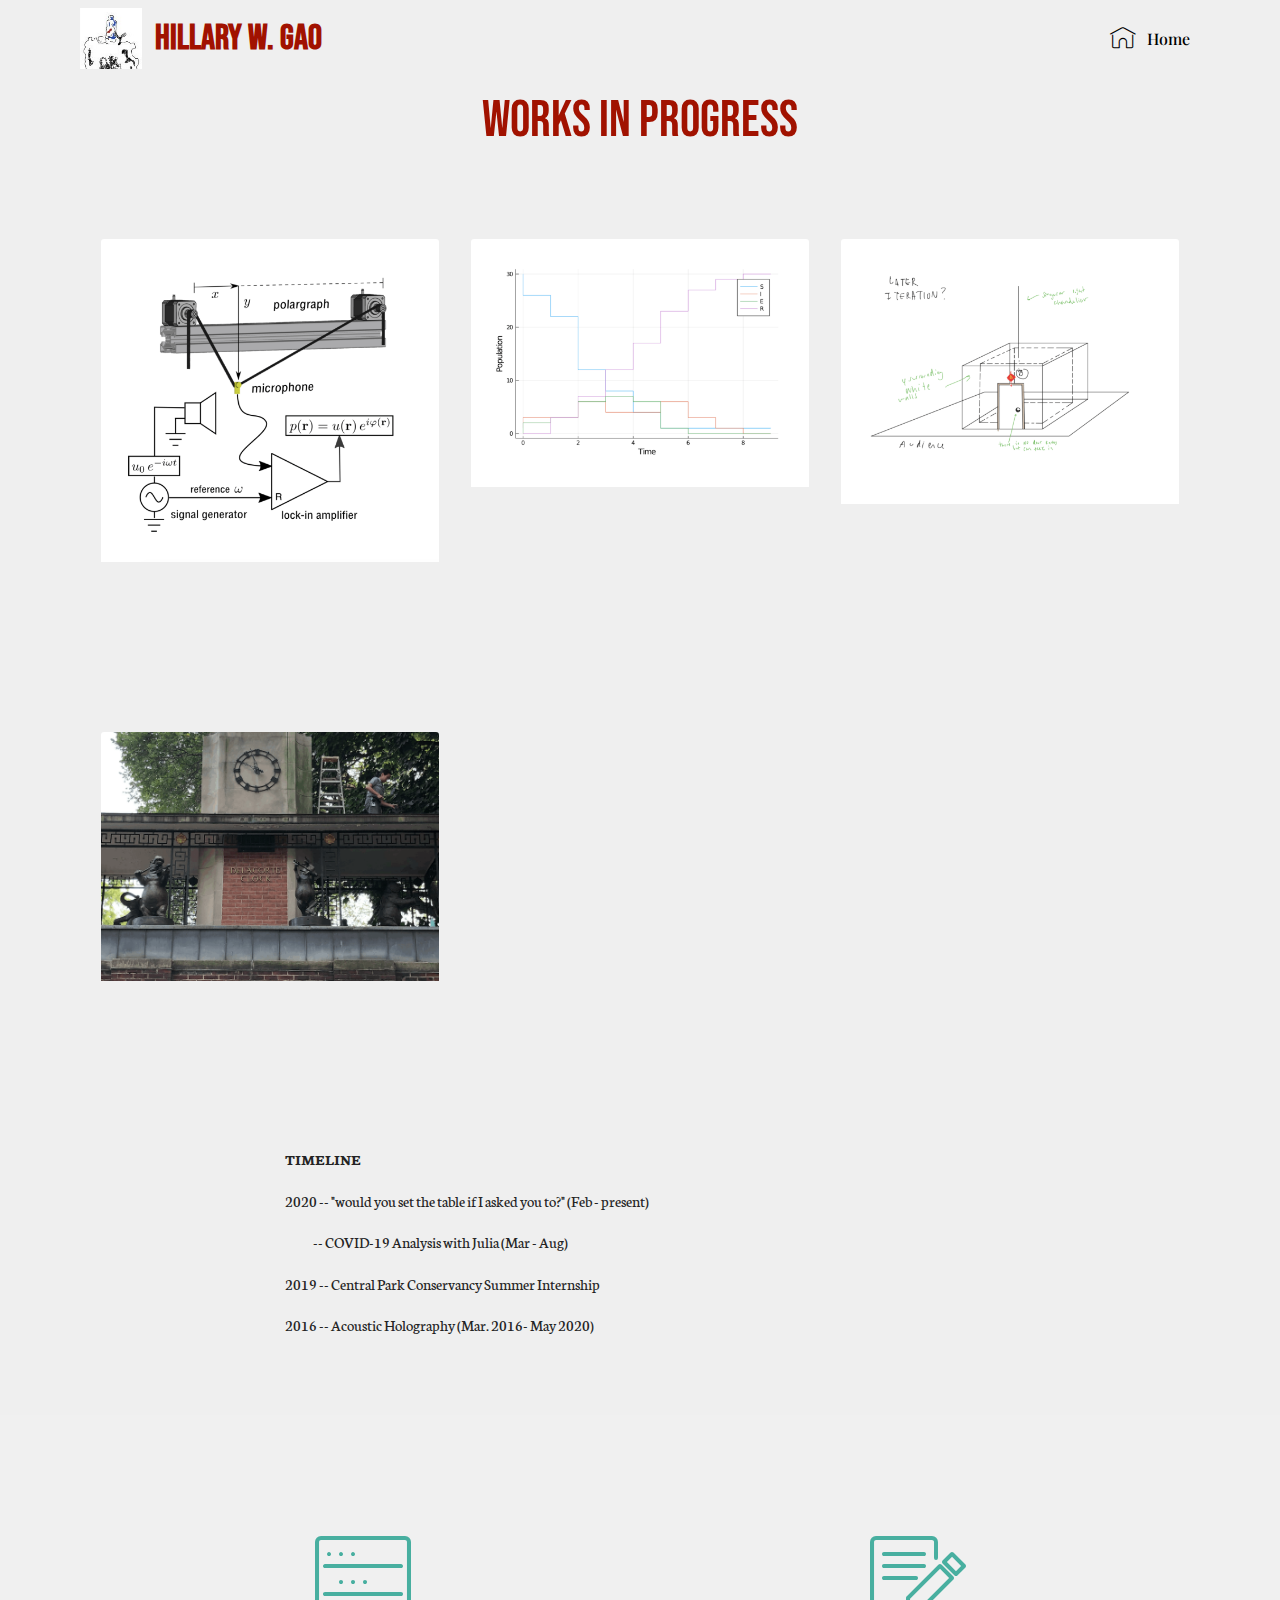
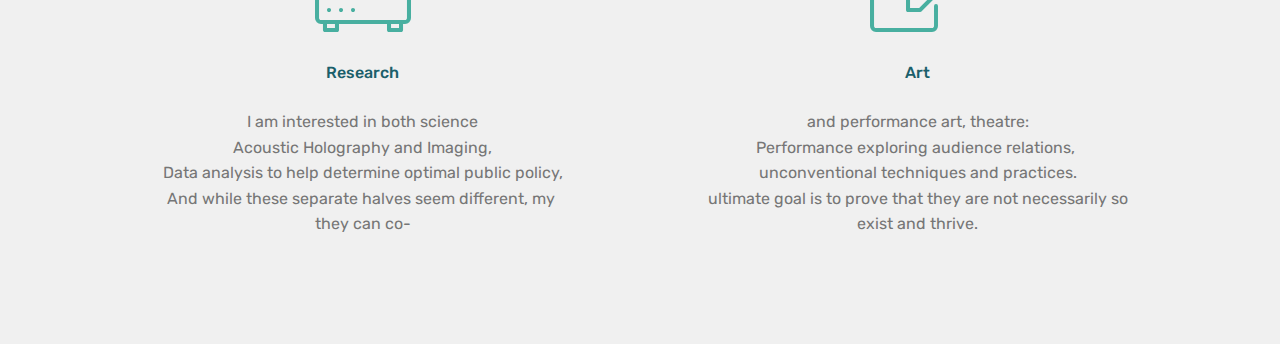
==== commit 9aeabe6c: "create github pages" ====
--- a/index.html
+++ b/index.html
@@ -59,7 +59,7 @@
     </nav>
 </section>
 
-<section class="engine"><a href="https://mobirise.info/i">website creation software</a></section><section class="features18 popup-btn-cards cid-rWTX22qcVy" id="features18-7">
+<section class="engine"><a href="https://mobirise.info/m">site design templates</a></section><section class="features18 popup-btn-cards cid-rWTX22qcVy" id="features18-7">
 
     
 
@@ -148,6 +148,17 @@
             </div>
 
             
+        </div>
+    </div>
+</section>
+
+<section class="mbr-section article content1 cid-s7Ar1xe1T1" id="content1-1v">
+    
+     
+
+    <div class="container">
+        <div class="media-container-row">
+            <div class="mbr-text col-12 mbr-fonts-style display-5 col-md-8"><p><strong>TIMELINE</strong></p><p>2020 -- "would you set the table if I asked you to?" (Feb - present)&nbsp;</p><p>&nbsp; &nbsp; &nbsp; &nbsp; &nbsp; &nbsp; &nbsp;&nbsp;-- COVID-19 Analysis with Julia (Mar - Aug)&nbsp;</p><p>2019 -- Central Park Conservancy Summer Internship</p><p>2016 -- Acoustic Holography (Mar. 2016- May 2020)&nbsp;</p></div>
         </div>
     </div>
 </section>
--- a/assets/mobirise/css/mbr-additional.css
+++ b/assets/mobirise/css/mbr-additional.css
@@ -1272,6 +1272,18 @@
 .cid-qTkzRZLJNu .nav-link:hover,
 .cid-qTkzRZLJNu .dropdown-item:hover {
   color: #149dcc !important;
+}
+.cid-s7Ar1xe1T1 {
+  padding-top: 60px;
+  padding-bottom: 60px;
+  background-color: #efefef;
+}
+.cid-s7Ar1xe1T1 .mbr-text,
+.cid-s7Ar1xe1T1 blockquote {
+  color: #767676;
+}
+.cid-s7Ar1xe1T1 .mbr-text {
+  color: #232323;
 }
 .cid-rWTWTL4tV6 {
   padding-top: 105px;
--- a/assets/mobirise/css/mbr-additional.css
+++ b/assets/mobirise/css/mbr-additional.css
@@ -1272,6 +1272,18 @@
 .cid-qTkzRZLJNu .nav-link:hover,
 .cid-qTkzRZLJNu .dropdown-item:hover {
   color: #149dcc !important;
+}
+.cid-s7Ar1xe1T1 {
+  padding-top: 60px;
+  padding-bottom: 60px;
+  background-color: #efefef;
+}
+.cid-s7Ar1xe1T1 .mbr-text,
+.cid-s7Ar1xe1T1 blockquote {
+  color: #767676;
+}
+.cid-s7Ar1xe1T1 .mbr-text {
+  color: #232323;
 }
 .cid-rWTWTL4tV6 {
   padding-top: 105px;
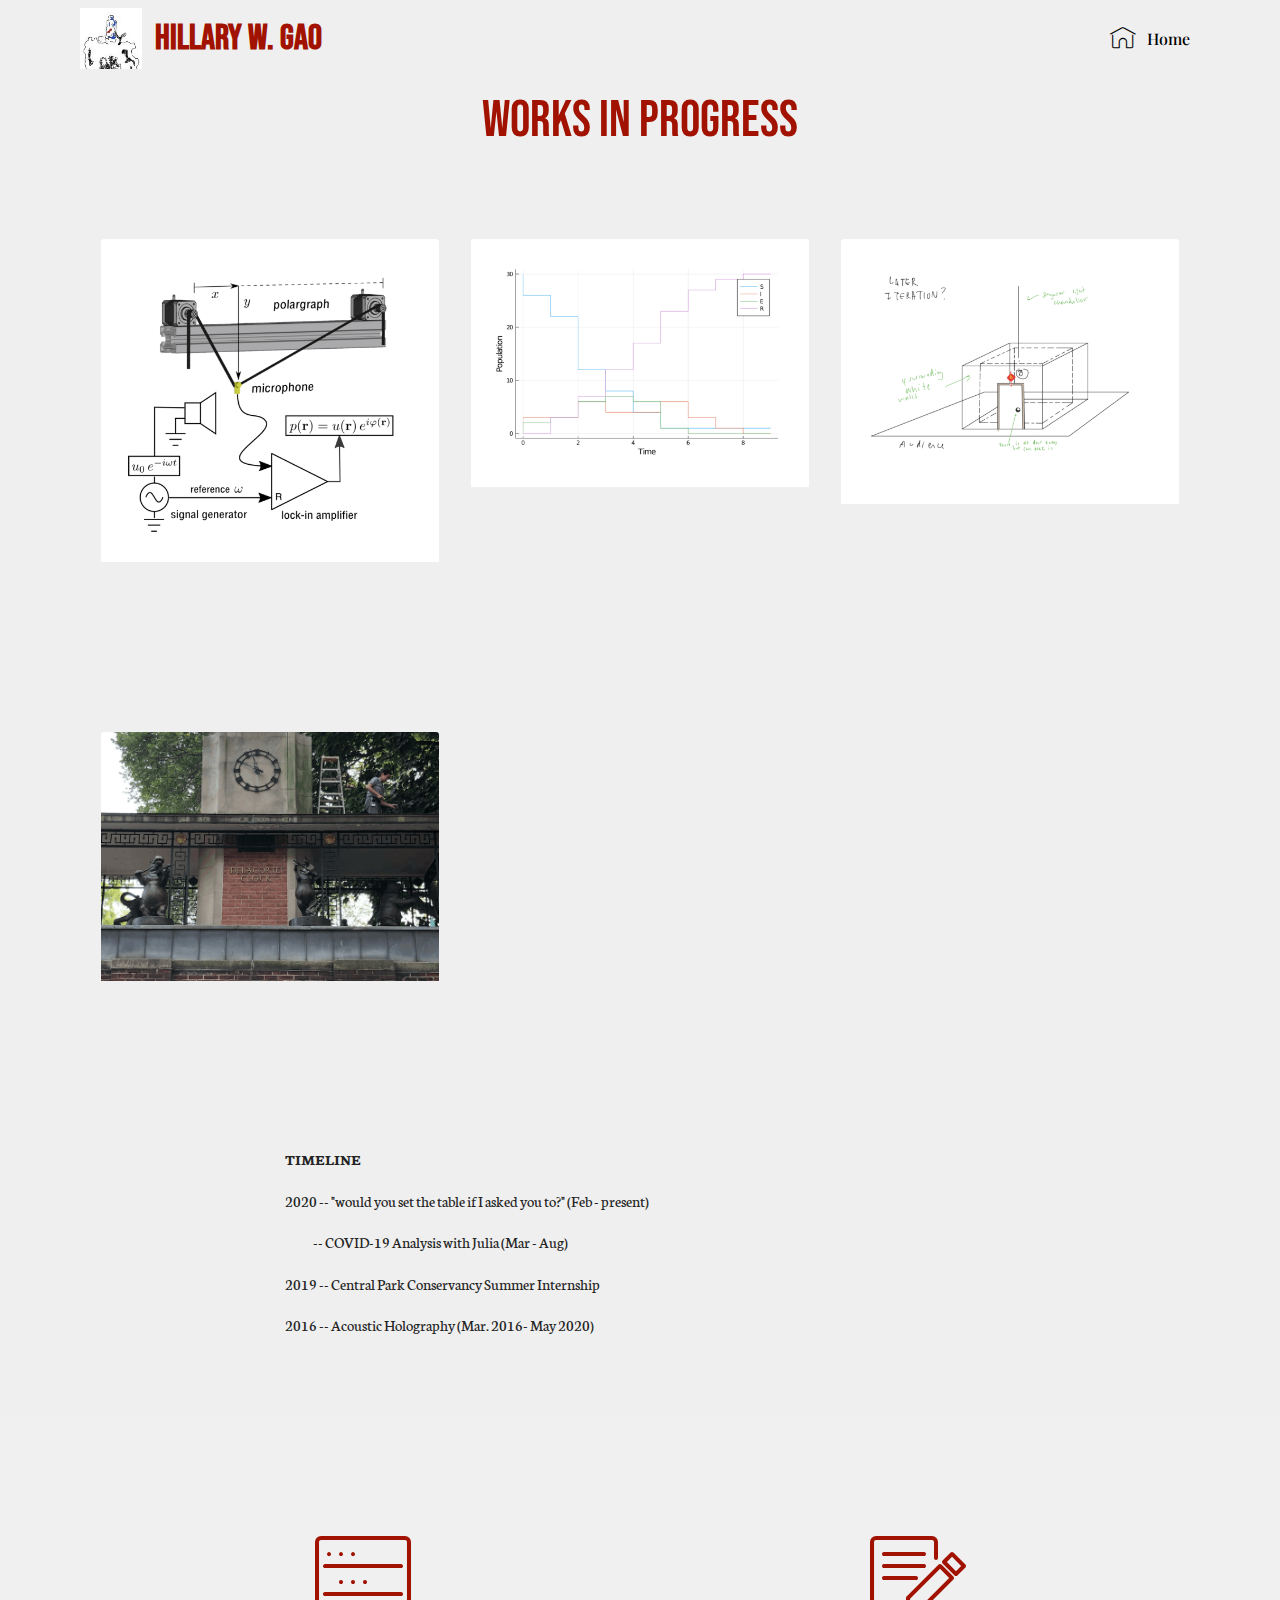
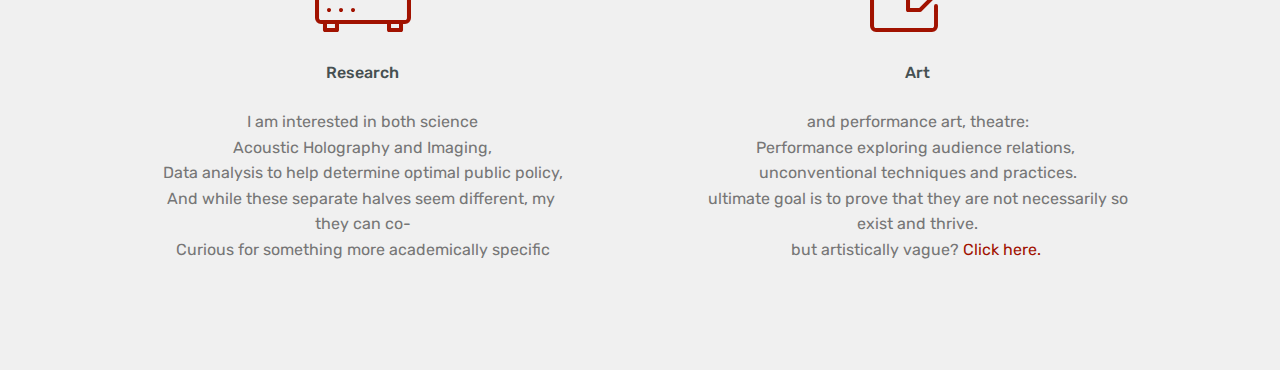
==== commit 51c8d937: "create github pages" ====
--- a/index.html
+++ b/index.html
@@ -59,7 +59,7 @@
     </nav>
 </section>
 
-<section class="engine"><a href="https://mobirise.info/m">site design templates</a></section><section class="features18 popup-btn-cards cid-rWTX22qcVy" id="features18-7">
+<section class="engine"><a href="https://mobirise.info/f">easy website creator</a></section><section class="features18 popup-btn-cards cid-rWTX22qcVy" id="features18-7">
 
     
 
@@ -174,24 +174,24 @@
 
             <div class="card p-3 col-12 col-md-6">
                 <div class="card-img pb-3">
-                    <span class="mbr-iconfont mbri-database" style="color: rgb(72, 175, 160); fill: rgb(72, 175, 160);"></span>
+                    <span class="mbr-iconfont mbri-database" style="color: rgb(161, 18, 0); fill: rgb(161, 18, 0);"></span>
                 </div>
                 <div class="card-box">
                     <h4 class="card-title py-3 mbr-fonts-style display-7">
                         Research<br></h4>
-                    <p class="mbr-text mbr-fonts-style display-7">I am interested in both science<br>Acoustic Holography and Imaging,<br>Data analysis to help determine optimal public policy,<br>And while these separate halves seem different, my&nbsp;<br>they can co-<br></p>
+                    <p class="mbr-text mbr-fonts-style display-7">I am interested in both science<br>Acoustic Holography and Imaging,<br>Data analysis to help determine optimal public policy,<br>And while these separate halves seem different, my&nbsp;<br>they can co-<br>Curious for something more academically specific</p>
                 </div>
             </div>
 
             <div class="card p-3 col-12 col-md-6">
                 <div class="card-img pb-3">
-                    <span class="mbr-iconfont mbri-edit" style="color: rgb(72, 175, 160); fill: rgb(72, 175, 160);"></span>
+                    <span class="mbr-iconfont mbri-edit" style="color: rgb(161, 18, 0); fill: rgb(161, 18, 0);"></span>
                 </div>
                 <div class="card-box">
                     <h4 class="card-title py-3 mbr-fonts-style display-7">
                         Art<br></h4>
                     <p class="mbr-text mbr-fonts-style display-7">
-                        and performance art, theatre:<br>Performance exploring audience relations,&nbsp;<br>unconventional techniques and practices.<br> ultimate goal is to prove that they are not necessarily so<br>exist and thrive.</p>
+                        and performance art, theatre:<br>Performance exploring audience relations,&nbsp;<br>unconventional techniques and practices.<br> ultimate goal is to prove that they are not necessarily so<br>exist and thrive.<br>but artistically vague? <a href="AboutHillaryWGao.html">Click here.&nbsp;</a></p>
                 </div>
             </div>
 
--- a/assets/mobirise/css/mbr-additional.css
+++ b/assets/mobirise/css/mbr-additional.css
@@ -1305,7 +1305,7 @@
 .cid-rWTWTL4tV6 .card-title,
 .cid-rWTWTL4tV6 .card-img {
   text-align: center;
-  color: #1b5f6b;
+  color: #465052;
 }
 .cid-qTkzRZLJNu .navbar {
   padding: .5rem 0;
--- a/assets/mobirise/css/mbr-additional.css
+++ b/assets/mobirise/css/mbr-additional.css
@@ -1305,7 +1305,7 @@
 .cid-rWTWTL4tV6 .card-title,
 .cid-rWTWTL4tV6 .card-img {
   text-align: center;
-  color: #1b5f6b;
+  color: #465052;
 }
 .cid-qTkzRZLJNu .navbar {
   padding: .5rem 0;
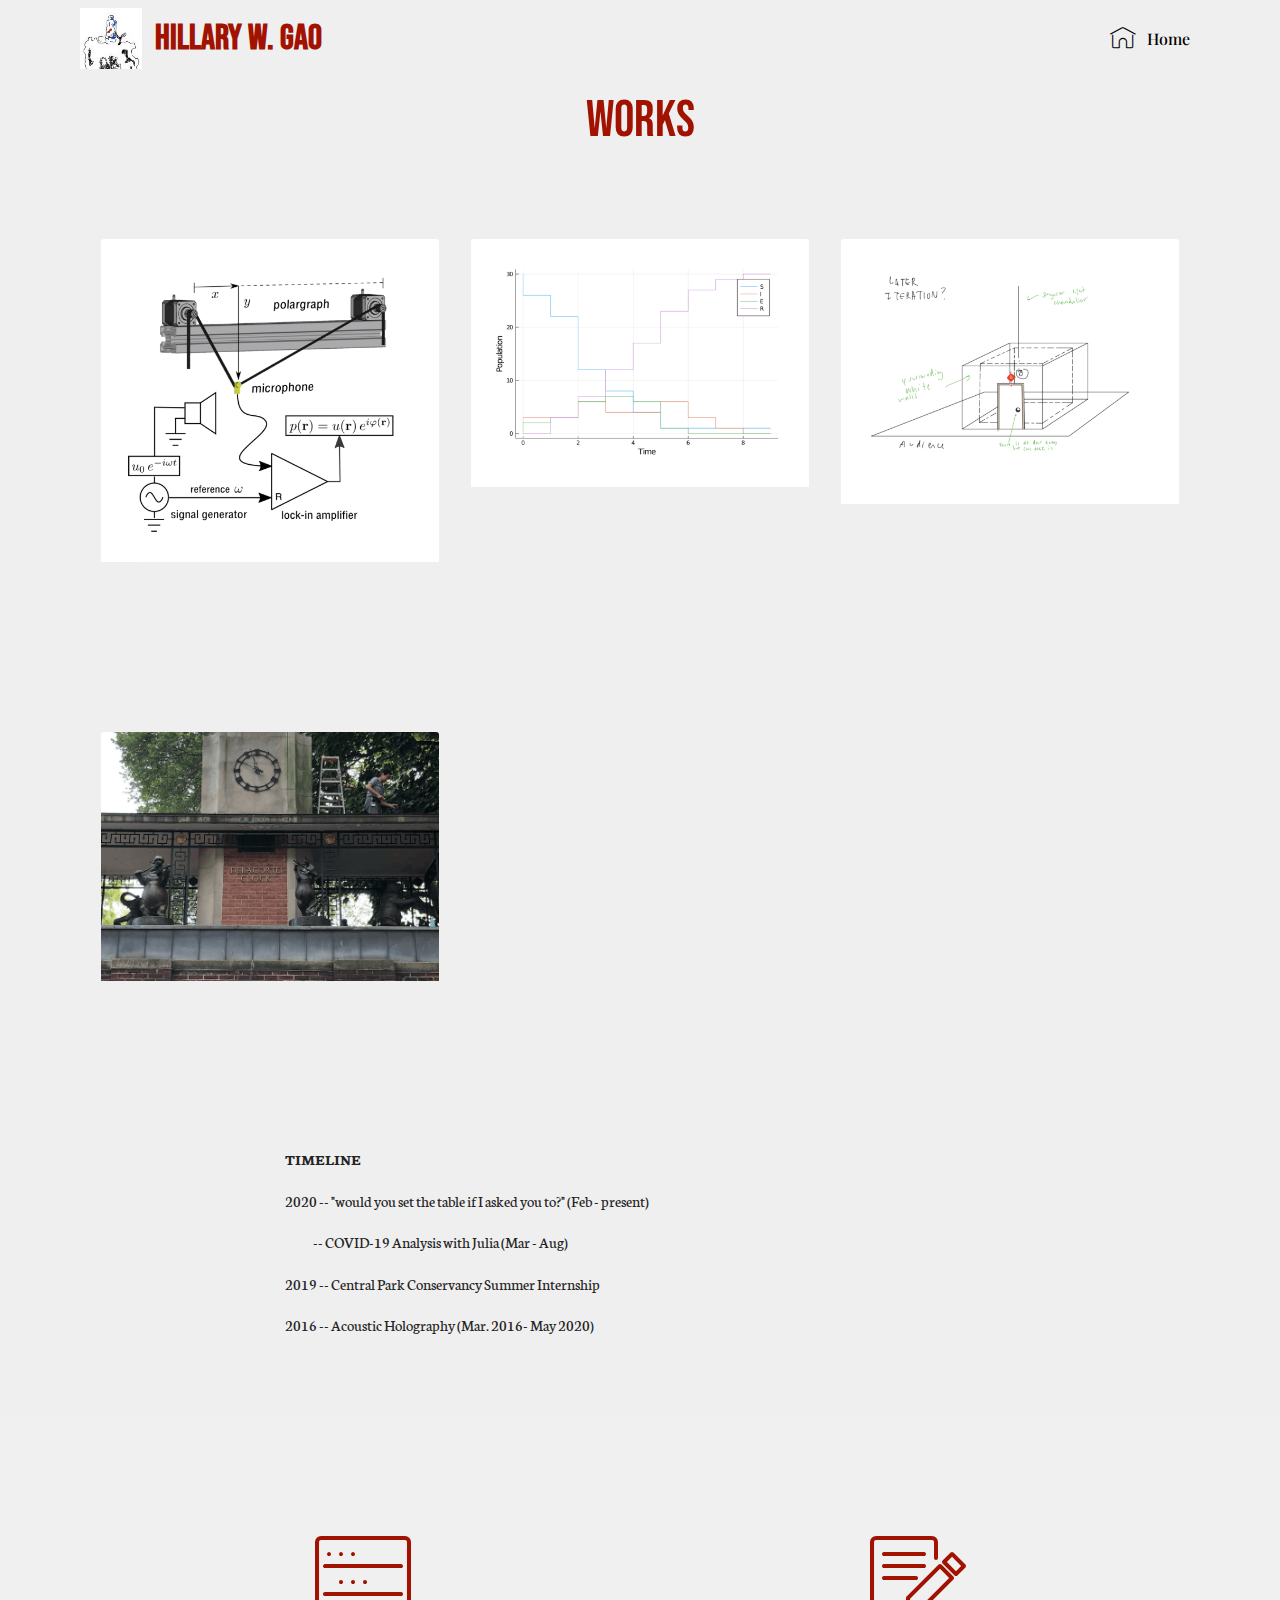
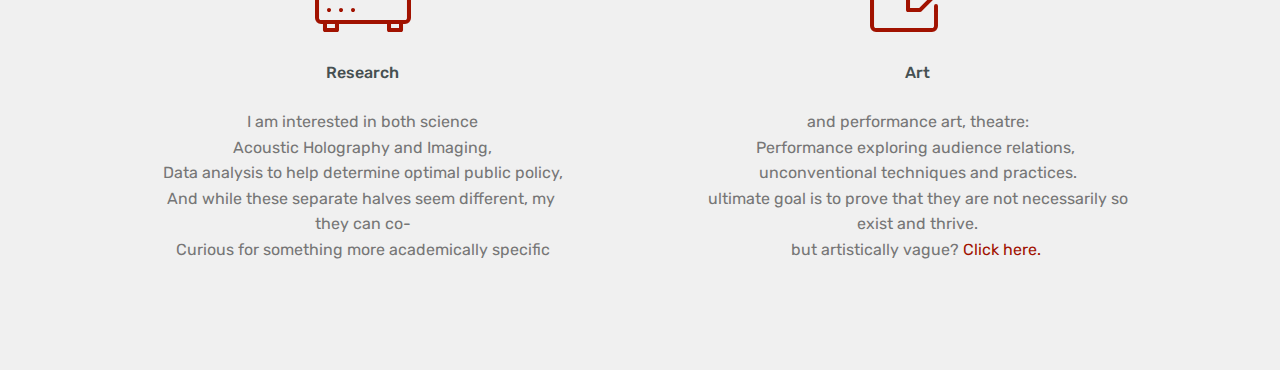
==== commit e3eb8b63: "create github pages" ====
--- a/index.html
+++ b/index.html
@@ -59,14 +59,14 @@
     </nav>
 </section>
 
-<section class="engine"><a href="https://mobirise.info/f">easy website creator</a></section><section class="features18 popup-btn-cards cid-rWTX22qcVy" id="features18-7">
+<section class="engine"><a href="https://mobirise.info">Mobirise</a></section><section class="features18 popup-btn-cards cid-rWTX22qcVy" id="features18-7">
 
     
 
     
     <div class="container">
         <h2 class="mbr-section-title pb-3 align-center mbr-fonts-style display-1">
-            Works In Progress</h2>
+            Works</h2>
         
         <div class="media-container-row pt-5 ">
             <div class="card p-3 col-12 col-md-6 col-lg-4">
@@ -140,7 +140,7 @@
                 <div class="card-wrapper">
                     <div class="card-img">
                         <div class="mbr-overlay"></div>
-                        <div class="mbr-section-btn text-center"><a href="https://mobirise.co" class="btn btn-primary display-4">something in the works<br></a></div>
+                        <div class="mbr-section-btn text-center"><a href="https://mobirise.co" class="btn btn-primary display-4">side projects<br></a></div>
                         <img src="assets/images/screen-shot-2020-08-13-at-6.10.23-pm-556x376.png" alt="Mobirise" title="">
                     </div>
                     
--- a/assets/mobirise/css/mbr-additional.css
+++ b/assets/mobirise/css/mbr-additional.css
@@ -1705,7 +1705,7 @@
   color: #767676;
 }
 .cid-s7AnDSjuWw H1 {
-  color: #48afa0;
+  color: #a11200;
 }
 .cid-s7AnAhJPip {
   padding-top: 60px;
@@ -4833,3 +4833,425 @@
 .cid-s7id17jNL3 blockquote {
   color: #767676;
 }
+.cid-qTkzRZLJNu .navbar {
+  padding: .5rem 0;
+  background: #efefef;
+  transition: none;
+  min-height: 77px;
+}
+.cid-qTkzRZLJNu .navbar-dropdown.bg-color.transparent.opened {
+  background: #efefef;
+}
+.cid-qTkzRZLJNu a {
+  font-style: normal;
+}
+.cid-qTkzRZLJNu .nav-item span {
+  padding-right: 0.4em;
+  line-height: 0.5em;
+  vertical-align: text-bottom;
+  position: relative;
+  text-decoration: none;
+}
+.cid-qTkzRZLJNu .nav-item a {
+  display: flex;
+  align-items: center;
+  justify-content: center;
+  padding: 0.7rem 0 !important;
+  margin: 0rem .65rem !important;
+}
+.cid-qTkzRZLJNu .nav-item:focus,
+.cid-qTkzRZLJNu .nav-link:focus {
+  outline: none;
+}
+.cid-qTkzRZLJNu .btn {
+  padding: 0.4rem 1.5rem;
+  display: inline-flex;
+  align-items: center;
+}
+.cid-qTkzRZLJNu .btn .mbr-iconfont {
+  font-size: 1.6rem;
+}
+.cid-qTkzRZLJNu .menu-logo {
+  margin-right: auto;
+}
+.cid-qTkzRZLJNu .menu-logo .navbar-brand {
+  display: flex;
+  margin-left: 5rem;
+  padding: 0;
+  transition: padding .2s;
+  min-height: 3.8rem;
+  align-items: center;
+}
+.cid-qTkzRZLJNu .menu-logo .navbar-brand .navbar-caption-wrap {
+  display: -webkit-flex;
+  -webkit-align-items: center;
+  align-items: center;
+  word-break: break-word;
+  min-width: 7rem;
+  margin: .3rem 0;
+}
+.cid-qTkzRZLJNu .menu-logo .navbar-brand .navbar-caption-wrap .navbar-caption {
+  line-height: 1.2rem !important;
+  padding-right: 2rem;
+}
+.cid-qTkzRZLJNu .menu-logo .navbar-brand .navbar-logo {
+  font-size: 4rem;
+  transition: font-size 0.25s;
+}
+.cid-qTkzRZLJNu .menu-logo .navbar-brand .navbar-logo img {
+  display: flex;
+}
+.cid-qTkzRZLJNu .menu-logo .navbar-brand .navbar-logo .mbr-iconfont {
+  transition: font-size 0.25s;
+}
+.cid-qTkzRZLJNu .navbar-toggleable-sm .navbar-collapse {
+  justify-content: flex-end;
+  -webkit-justify-content: flex-end;
+  padding-right: 5rem;
+  width: auto;
+}
+.cid-qTkzRZLJNu .navbar-toggleable-sm .navbar-collapse .navbar-nav {
+  flex-wrap: wrap;
+  -webkit-flex-wrap: wrap;
+  padding-left: 0;
+}
+.cid-qTkzRZLJNu .navbar-toggleable-sm .navbar-collapse .navbar-nav .nav-item {
+  -webkit-align-self: center;
+  align-self: center;
+}
+.cid-qTkzRZLJNu .navbar-toggleable-sm .navbar-collapse .navbar-buttons {
+  padding-left: 0;
+  padding-bottom: 0;
+}
+.cid-qTkzRZLJNu .dropdown .dropdown-menu {
+  background: #efefef;
+  display: none;
+  position: absolute;
+  min-width: 5rem;
+  padding-top: 1.4rem;
+  padding-bottom: 1.4rem;
+  text-align: left;
+}
+.cid-qTkzRZLJNu .dropdown .dropdown-menu .dropdown-item {
+  width: auto;
+  padding: 0.235em 1.5385em 0.235em 1.5385em !important;
+}
+.cid-qTkzRZLJNu .dropdown .dropdown-menu .dropdown-item::after {
+  right: 0.5rem;
+}
+.cid-qTkzRZLJNu .dropdown .dropdown-menu .dropdown-submenu {
+  margin: 0;
+}
+.cid-qTkzRZLJNu .dropdown.open > .dropdown-menu {
+  display: block;
+}
+.cid-qTkzRZLJNu .navbar-toggleable-sm.opened:after {
+  position: absolute;
+  width: 100vw;
+  height: 100vh;
+  content: '';
+  background-color: rgba(0, 0, 0, 0.1);
+  left: 0;
+  bottom: 0;
+  transform: translateY(100%);
+  -webkit-transform: translateY(100%);
+  z-index: 1000;
+}
+.cid-qTkzRZLJNu .navbar.navbar-short {
+  min-height: 60px;
+  transition: all .2s;
+}
+.cid-qTkzRZLJNu .navbar.navbar-short .navbar-toggler-right {
+  top: 20px;
+}
+.cid-qTkzRZLJNu .navbar.navbar-short .navbar-logo a {
+  font-size: 2.5rem !important;
+  line-height: 2.5rem;
+  transition: font-size 0.25s;
+}
+.cid-qTkzRZLJNu .navbar.navbar-short .navbar-logo a .mbr-iconfont {
+  font-size: 2.5rem !important;
+}
+.cid-qTkzRZLJNu .navbar.navbar-short .navbar-logo a img {
+  height: 3rem !important;
+}
+.cid-qTkzRZLJNu .navbar.navbar-short .navbar-brand {
+  min-height: 3rem;
+}
+.cid-qTkzRZLJNu button.navbar-toggler {
+  width: 31px;
+  height: 18px;
+  cursor: pointer;
+  transition: all .2s;
+  top: 1.5rem;
+  right: 1rem;
+}
+.cid-qTkzRZLJNu button.navbar-toggler:focus {
+  outline: none;
+}
+.cid-qTkzRZLJNu button.navbar-toggler .hamburger span {
+  position: absolute;
+  right: 0;
+  width: 30px;
+  height: 2px;
+  border-right: 5px;
+  background-color: #ffffff;
+}
+.cid-qTkzRZLJNu button.navbar-toggler .hamburger span:nth-child(1) {
+  top: 0;
+  transition: all .2s;
+}
+.cid-qTkzRZLJNu button.navbar-toggler .hamburger span:nth-child(2) {
+  top: 8px;
+  transition: all .15s;
+}
+.cid-qTkzRZLJNu button.navbar-toggler .hamburger span:nth-child(3) {
+  top: 8px;
+  transition: all .15s;
+}
+.cid-qTkzRZLJNu button.navbar-toggler .hamburger span:nth-child(4) {
+  top: 16px;
+  transition: all .2s;
+}
+.cid-qTkzRZLJNu nav.opened .hamburger span:nth-child(1) {
+  top: 8px;
+  width: 0;
+  opacity: 0;
+  right: 50%;
+  transition: all .2s;
+}
+.cid-qTkzRZLJNu nav.opened .hamburger span:nth-child(2) {
+  -webkit-transform: rotate(45deg);
+  transform: rotate(45deg);
+  transition: all .25s;
+}
+.cid-qTkzRZLJNu nav.opened .hamburger span:nth-child(3) {
+  -webkit-transform: rotate(-45deg);
+  transform: rotate(-45deg);
+  transition: all .25s;
+}
+.cid-qTkzRZLJNu nav.opened .hamburger span:nth-child(4) {
+  top: 8px;
+  width: 0;
+  opacity: 0;
+  right: 50%;
+  transition: all .2s;
+}
+.cid-qTkzRZLJNu .collapsed.navbar-expand {
+  flex-direction: column;
+}
+.cid-qTkzRZLJNu .collapsed .btn {
+  display: flex;
+}
+.cid-qTkzRZLJNu .collapsed .navbar-collapse {
+  display: none !important;
+  padding-right: 0 !important;
+}
+.cid-qTkzRZLJNu .collapsed .navbar-collapse.collapsing,
+.cid-qTkzRZLJNu .collapsed .navbar-collapse.show {
+  display: block !important;
+}
+.cid-qTkzRZLJNu .collapsed .navbar-collapse.collapsing .navbar-nav,
+.cid-qTkzRZLJNu .collapsed .navbar-collapse.show .navbar-nav {
+  display: block;
+  text-align: center;
+}
+.cid-qTkzRZLJNu .collapsed .navbar-collapse.collapsing .navbar-nav .nav-item,
+.cid-qTkzRZLJNu .collapsed .navbar-collapse.show .navbar-nav .nav-item {
+  clear: both;
+}
+.cid-qTkzRZLJNu .collapsed .navbar-collapse.collapsing .navbar-nav .nav-item:last-child,
+.cid-qTkzRZLJNu .collapsed .navbar-collapse.show .navbar-nav .nav-item:last-child {
+  margin-bottom: 1rem;
+}
+.cid-qTkzRZLJNu .collapsed .navbar-collapse.collapsing .navbar-buttons,
+.cid-qTkzRZLJNu .collapsed .navbar-collapse.show .navbar-buttons {
+  text-align: center;
+}
+.cid-qTkzRZLJNu .collapsed .navbar-collapse.collapsing .navbar-buttons:last-child,
+.cid-qTkzRZLJNu .collapsed .navbar-collapse.show .navbar-buttons:last-child {
+  margin-bottom: 1rem;
+}
+.cid-qTkzRZLJNu .collapsed button.navbar-toggler {
+  display: block;
+}
+.cid-qTkzRZLJNu .collapsed .navbar-brand {
+  margin-left: 1rem !important;
+}
+.cid-qTkzRZLJNu .collapsed .navbar-toggleable-sm {
+  flex-direction: column;
+  -webkit-flex-direction: column;
+}
+.cid-qTkzRZLJNu .collapsed .dropdown .dropdown-menu {
+  width: 100%;
+  text-align: center;
+  position: relative;
+  opacity: 0;
+  display: block;
+  height: 0;
+  visibility: hidden;
+  padding: 0;
+  transition-duration: .5s;
+  transition-property: opacity,padding,height;
+}
+.cid-qTkzRZLJNu .collapsed .dropdown.open > .dropdown-menu {
+  position: relative;
+  opacity: 1;
+  height: auto;
+  padding: 1.4rem 0;
+  visibility: visible;
+}
+.cid-qTkzRZLJNu .collapsed .dropdown .dropdown-submenu {
+  left: 0;
+  text-align: center;
+  width: 100%;
+}
+.cid-qTkzRZLJNu .collapsed .dropdown .dropdown-toggle[data-toggle="dropdown-submenu"]::after {
+  margin-top: 0;
+  position: inherit;
+  right: 0;
+  top: 50%;
+  display: inline-block;
+  width: 0;
+  height: 0;
+  margin-left: .3em;
+  vertical-align: middle;
+  content: "";
+  border-top: .30em solid;
+  border-right: .30em solid transparent;
+  border-left: .30em solid transparent;
+}
+@media (max-width: 991px) {
+  .cid-qTkzRZLJNu .navbar-expand {
+    flex-direction: column;
+  }
+  .cid-qTkzRZLJNu img {
+    height: 3.8rem !important;
+  }
+  .cid-qTkzRZLJNu .btn {
+    display: flex;
+  }
+  .cid-qTkzRZLJNu button.navbar-toggler {
+    display: block;
+  }
+  .cid-qTkzRZLJNu .navbar-brand {
+    margin-left: 1rem !important;
+  }
+  .cid-qTkzRZLJNu .navbar-toggleable-sm {
+    flex-direction: column;
+    -webkit-flex-direction: column;
+  }
+  .cid-qTkzRZLJNu .navbar-collapse {
+    display: none !important;
+    padding-right: 0 !important;
+  }
+  .cid-qTkzRZLJNu .navbar-collapse.collapsing,
+  .cid-qTkzRZLJNu .navbar-collapse.show {
+    display: block !important;
+  }
+  .cid-qTkzRZLJNu .navbar-collapse.collapsing .navbar-nav,
+  .cid-qTkzRZLJNu .navbar-collapse.show .navbar-nav {
+    display: block;
+    text-align: center;
+  }
+  .cid-qTkzRZLJNu .navbar-collapse.collapsing .navbar-nav .nav-item,
+  .cid-qTkzRZLJNu .navbar-collapse.show .navbar-nav .nav-item {
+    clear: both;
+  }
+  .cid-qTkzRZLJNu .navbar-collapse.collapsing .navbar-nav .nav-item:last-child,
+  .cid-qTkzRZLJNu .navbar-collapse.show .navbar-nav .nav-item:last-child {
+    margin-bottom: 1rem;
+  }
+  .cid-qTkzRZLJNu .navbar-collapse.collapsing .navbar-buttons,
+  .cid-qTkzRZLJNu .navbar-collapse.show .navbar-buttons {
+    text-align: center;
+  }
+  .cid-qTkzRZLJNu .navbar-collapse.collapsing .navbar-buttons:last-child,
+  .cid-qTkzRZLJNu .navbar-collapse.show .navbar-buttons:last-child {
+    margin-bottom: 1rem;
+  }
+  .cid-qTkzRZLJNu .dropdown .dropdown-menu {
+    width: 100%;
+    text-align: center;
+    position: relative;
+    opacity: 0;
+    display: block;
+    height: 0;
+    visibility: hidden;
+    padding: 0;
+    transition-duration: .5s;
+    transition-property: opacity,padding,height;
+  }
+  .cid-qTkzRZLJNu .dropdown.open > .dropdown-menu {
+    position: relative;
+    opacity: 1;
+    height: auto;
+    padding: 1.4rem 0;
+    visibility: visible;
+  }
+  .cid-qTkzRZLJNu .dropdown .dropdown-submenu {
+    left: 0;
+    text-align: center;
+    width: 100%;
+  }
+  .cid-qTkzRZLJNu .dropdown .dropdown-toggle[data-toggle="dropdown-submenu"]::after {
+    margin-top: 0;
+    position: inherit;
+    right: 0;
+    top: 50%;
+    display: inline-block;
+    width: 0;
+    height: 0;
+    margin-left: .3em;
+    vertical-align: middle;
+    content: "";
+    border-top: .30em solid;
+    border-right: .30em solid transparent;
+    border-left: .30em solid transparent;
+  }
+}
+@media (min-width: 767px) {
+  .cid-qTkzRZLJNu .menu-logo {
+    flex-shrink: 0;
+  }
+}
+.cid-qTkzRZLJNu .navbar-collapse {
+  flex-basis: auto;
+}
+.cid-qTkzRZLJNu .nav-link:hover,
+.cid-qTkzRZLJNu .dropdown-item:hover {
+  color: #149dcc !important;
+}
+.cid-s7E6AzDdPX {
+  padding-top: 90px;
+  padding-bottom: 90px;
+  background-color: #efefef;
+}
+.cid-s7E6AzDdPX P {
+  color: #767676;
+}
+.cid-s7E6AzDdPX H1 {
+  color: #a11200;
+}
+.cid-s7E6AzDdPX .mbr-text,
+.cid-s7E6AzDdPX .mbr-section-btn {
+  color: #232323;
+}
+.cid-s7E7EKkjZ2 {
+  padding-top: 60px;
+  padding-bottom: 60px;
+  background-color: #efefef;
+}
+@media (min-width: 992px) {
+  .cid-s7E7EKkjZ2 .mbr-figure {
+    padding-right: 4rem;
+  }
+}
+@media (max-width: 991px) {
+  .cid-s7E7EKkjZ2 .mbr-figure {
+    padding-bottom: 1rem;
+  }
+}
+.cid-s7E7EKkjZ2 .mbr-text {
+  color: #232323;
+}
--- a/assets/mobirise/css/mbr-additional.css
+++ b/assets/mobirise/css/mbr-additional.css
@@ -1705,7 +1705,7 @@
   color: #767676;
 }
 .cid-s7AnDSjuWw H1 {
-  color: #48afa0;
+  color: #a11200;
 }
 .cid-s7AnAhJPip {
   padding-top: 60px;
@@ -4833,3 +4833,425 @@
 .cid-s7id17jNL3 blockquote {
   color: #767676;
 }
+.cid-qTkzRZLJNu .navbar {
+  padding: .5rem 0;
+  background: #efefef;
+  transition: none;
+  min-height: 77px;
+}
+.cid-qTkzRZLJNu .navbar-dropdown.bg-color.transparent.opened {
+  background: #efefef;
+}
+.cid-qTkzRZLJNu a {
+  font-style: normal;
+}
+.cid-qTkzRZLJNu .nav-item span {
+  padding-right: 0.4em;
+  line-height: 0.5em;
+  vertical-align: text-bottom;
+  position: relative;
+  text-decoration: none;
+}
+.cid-qTkzRZLJNu .nav-item a {
+  display: flex;
+  align-items: center;
+  justify-content: center;
+  padding: 0.7rem 0 !important;
+  margin: 0rem .65rem !important;
+}
+.cid-qTkzRZLJNu .nav-item:focus,
+.cid-qTkzRZLJNu .nav-link:focus {
+  outline: none;
+}
+.cid-qTkzRZLJNu .btn {
+  padding: 0.4rem 1.5rem;
+  display: inline-flex;
+  align-items: center;
+}
+.cid-qTkzRZLJNu .btn .mbr-iconfont {
+  font-size: 1.6rem;
+}
+.cid-qTkzRZLJNu .menu-logo {
+  margin-right: auto;
+}
+.cid-qTkzRZLJNu .menu-logo .navbar-brand {
+  display: flex;
+  margin-left: 5rem;
+  padding: 0;
+  transition: padding .2s;
+  min-height: 3.8rem;
+  align-items: center;
+}
+.cid-qTkzRZLJNu .menu-logo .navbar-brand .navbar-caption-wrap {
+  display: -webkit-flex;
+  -webkit-align-items: center;
+  align-items: center;
+  word-break: break-word;
+  min-width: 7rem;
+  margin: .3rem 0;
+}
+.cid-qTkzRZLJNu .menu-logo .navbar-brand .navbar-caption-wrap .navbar-caption {
+  line-height: 1.2rem !important;
+  padding-right: 2rem;
+}
+.cid-qTkzRZLJNu .menu-logo .navbar-brand .navbar-logo {
+  font-size: 4rem;
+  transition: font-size 0.25s;
+}
+.cid-qTkzRZLJNu .menu-logo .navbar-brand .navbar-logo img {
+  display: flex;
+}
+.cid-qTkzRZLJNu .menu-logo .navbar-brand .navbar-logo .mbr-iconfont {
+  transition: font-size 0.25s;
+}
+.cid-qTkzRZLJNu .navbar-toggleable-sm .navbar-collapse {
+  justify-content: flex-end;
+  -webkit-justify-content: flex-end;
+  padding-right: 5rem;
+  width: auto;
+}
+.cid-qTkzRZLJNu .navbar-toggleable-sm .navbar-collapse .navbar-nav {
+  flex-wrap: wrap;
+  -webkit-flex-wrap: wrap;
+  padding-left: 0;
+}
+.cid-qTkzRZLJNu .navbar-toggleable-sm .navbar-collapse .navbar-nav .nav-item {
+  -webkit-align-self: center;
+  align-self: center;
+}
+.cid-qTkzRZLJNu .navbar-toggleable-sm .navbar-collapse .navbar-buttons {
+  padding-left: 0;
+  padding-bottom: 0;
+}
+.cid-qTkzRZLJNu .dropdown .dropdown-menu {
+  background: #efefef;
+  display: none;
+  position: absolute;
+  min-width: 5rem;
+  padding-top: 1.4rem;
+  padding-bottom: 1.4rem;
+  text-align: left;
+}
+.cid-qTkzRZLJNu .dropdown .dropdown-menu .dropdown-item {
+  width: auto;
+  padding: 0.235em 1.5385em 0.235em 1.5385em !important;
+}
+.cid-qTkzRZLJNu .dropdown .dropdown-menu .dropdown-item::after {
+  right: 0.5rem;
+}
+.cid-qTkzRZLJNu .dropdown .dropdown-menu .dropdown-submenu {
+  margin: 0;
+}
+.cid-qTkzRZLJNu .dropdown.open > .dropdown-menu {
+  display: block;
+}
+.cid-qTkzRZLJNu .navbar-toggleable-sm.opened:after {
+  position: absolute;
+  width: 100vw;
+  height: 100vh;
+  content: '';
+  background-color: rgba(0, 0, 0, 0.1);
+  left: 0;
+  bottom: 0;
+  transform: translateY(100%);
+  -webkit-transform: translateY(100%);
+  z-index: 1000;
+}
+.cid-qTkzRZLJNu .navbar.navbar-short {
+  min-height: 60px;
+  transition: all .2s;
+}
+.cid-qTkzRZLJNu .navbar.navbar-short .navbar-toggler-right {
+  top: 20px;
+}
+.cid-qTkzRZLJNu .navbar.navbar-short .navbar-logo a {
+  font-size: 2.5rem !important;
+  line-height: 2.5rem;
+  transition: font-size 0.25s;
+}
+.cid-qTkzRZLJNu .navbar.navbar-short .navbar-logo a .mbr-iconfont {
+  font-size: 2.5rem !important;
+}
+.cid-qTkzRZLJNu .navbar.navbar-short .navbar-logo a img {
+  height: 3rem !important;
+}
+.cid-qTkzRZLJNu .navbar.navbar-short .navbar-brand {
+  min-height: 3rem;
+}
+.cid-qTkzRZLJNu button.navbar-toggler {
+  width: 31px;
+  height: 18px;
+  cursor: pointer;
+  transition: all .2s;
+  top: 1.5rem;
+  right: 1rem;
+}
+.cid-qTkzRZLJNu button.navbar-toggler:focus {
+  outline: none;
+}
+.cid-qTkzRZLJNu button.navbar-toggler .hamburger span {
+  position: absolute;
+  right: 0;
+  width: 30px;
+  height: 2px;
+  border-right: 5px;
+  background-color: #ffffff;
+}
+.cid-qTkzRZLJNu button.navbar-toggler .hamburger span:nth-child(1) {
+  top: 0;
+  transition: all .2s;
+}
+.cid-qTkzRZLJNu button.navbar-toggler .hamburger span:nth-child(2) {
+  top: 8px;
+  transition: all .15s;
+}
+.cid-qTkzRZLJNu button.navbar-toggler .hamburger span:nth-child(3) {
+  top: 8px;
+  transition: all .15s;
+}
+.cid-qTkzRZLJNu button.navbar-toggler .hamburger span:nth-child(4) {
+  top: 16px;
+  transition: all .2s;
+}
+.cid-qTkzRZLJNu nav.opened .hamburger span:nth-child(1) {
+  top: 8px;
+  width: 0;
+  opacity: 0;
+  right: 50%;
+  transition: all .2s;
+}
+.cid-qTkzRZLJNu nav.opened .hamburger span:nth-child(2) {
+  -webkit-transform: rotate(45deg);
+  transform: rotate(45deg);
+  transition: all .25s;
+}
+.cid-qTkzRZLJNu nav.opened .hamburger span:nth-child(3) {
+  -webkit-transform: rotate(-45deg);
+  transform: rotate(-45deg);
+  transition: all .25s;
+}
+.cid-qTkzRZLJNu nav.opened .hamburger span:nth-child(4) {
+  top: 8px;
+  width: 0;
+  opacity: 0;
+  right: 50%;
+  transition: all .2s;
+}
+.cid-qTkzRZLJNu .collapsed.navbar-expand {
+  flex-direction: column;
+}
+.cid-qTkzRZLJNu .collapsed .btn {
+  display: flex;
+}
+.cid-qTkzRZLJNu .collapsed .navbar-collapse {
+  display: none !important;
+  padding-right: 0 !important;
+}
+.cid-qTkzRZLJNu .collapsed .navbar-collapse.collapsing,
+.cid-qTkzRZLJNu .collapsed .navbar-collapse.show {
+  display: block !important;
+}
+.cid-qTkzRZLJNu .collapsed .navbar-collapse.collapsing .navbar-nav,
+.cid-qTkzRZLJNu .collapsed .navbar-collapse.show .navbar-nav {
+  display: block;
+  text-align: center;
+}
+.cid-qTkzRZLJNu .collapsed .navbar-collapse.collapsing .navbar-nav .nav-item,
+.cid-qTkzRZLJNu .collapsed .navbar-collapse.show .navbar-nav .nav-item {
+  clear: both;
+}
+.cid-qTkzRZLJNu .collapsed .navbar-collapse.collapsing .navbar-nav .nav-item:last-child,
+.cid-qTkzRZLJNu .collapsed .navbar-collapse.show .navbar-nav .nav-item:last-child {
+  margin-bottom: 1rem;
+}
+.cid-qTkzRZLJNu .collapsed .navbar-collapse.collapsing .navbar-buttons,
+.cid-qTkzRZLJNu .collapsed .navbar-collapse.show .navbar-buttons {
+  text-align: center;
+}
+.cid-qTkzRZLJNu .collapsed .navbar-collapse.collapsing .navbar-buttons:last-child,
+.cid-qTkzRZLJNu .collapsed .navbar-collapse.show .navbar-buttons:last-child {
+  margin-bottom: 1rem;
+}
+.cid-qTkzRZLJNu .collapsed button.navbar-toggler {
+  display: block;
+}
+.cid-qTkzRZLJNu .collapsed .navbar-brand {
+  margin-left: 1rem !important;
+}
+.cid-qTkzRZLJNu .collapsed .navbar-toggleable-sm {
+  flex-direction: column;
+  -webkit-flex-direction: column;
+}
+.cid-qTkzRZLJNu .collapsed .dropdown .dropdown-menu {
+  width: 100%;
+  text-align: center;
+  position: relative;
+  opacity: 0;
+  display: block;
+  height: 0;
+  visibility: hidden;
+  padding: 0;
+  transition-duration: .5s;
+  transition-property: opacity,padding,height;
+}
+.cid-qTkzRZLJNu .collapsed .dropdown.open > .dropdown-menu {
+  position: relative;
+  opacity: 1;
+  height: auto;
+  padding: 1.4rem 0;
+  visibility: visible;
+}
+.cid-qTkzRZLJNu .collapsed .dropdown .dropdown-submenu {
+  left: 0;
+  text-align: center;
+  width: 100%;
+}
+.cid-qTkzRZLJNu .collapsed .dropdown .dropdown-toggle[data-toggle="dropdown-submenu"]::after {
+  margin-top: 0;
+  position: inherit;
+  right: 0;
+  top: 50%;
+  display: inline-block;
+  width: 0;
+  height: 0;
+  margin-left: .3em;
+  vertical-align: middle;
+  content: "";
+  border-top: .30em solid;
+  border-right: .30em solid transparent;
+  border-left: .30em solid transparent;
+}
+@media (max-width: 991px) {
+  .cid-qTkzRZLJNu .navbar-expand {
+    flex-direction: column;
+  }
+  .cid-qTkzRZLJNu img {
+    height: 3.8rem !important;
+  }
+  .cid-qTkzRZLJNu .btn {
+    display: flex;
+  }
+  .cid-qTkzRZLJNu button.navbar-toggler {
+    display: block;
+  }
+  .cid-qTkzRZLJNu .navbar-brand {
+    margin-left: 1rem !important;
+  }
+  .cid-qTkzRZLJNu .navbar-toggleable-sm {
+    flex-direction: column;
+    -webkit-flex-direction: column;
+  }
+  .cid-qTkzRZLJNu .navbar-collapse {
+    display: none !important;
+    padding-right: 0 !important;
+  }
+  .cid-qTkzRZLJNu .navbar-collapse.collapsing,
+  .cid-qTkzRZLJNu .navbar-collapse.show {
+    display: block !important;
+  }
+  .cid-qTkzRZLJNu .navbar-collapse.collapsing .navbar-nav,
+  .cid-qTkzRZLJNu .navbar-collapse.show .navbar-nav {
+    display: block;
+    text-align: center;
+  }
+  .cid-qTkzRZLJNu .navbar-collapse.collapsing .navbar-nav .nav-item,
+  .cid-qTkzRZLJNu .navbar-collapse.show .navbar-nav .nav-item {
+    clear: both;
+  }
+  .cid-qTkzRZLJNu .navbar-collapse.collapsing .navbar-nav .nav-item:last-child,
+  .cid-qTkzRZLJNu .navbar-collapse.show .navbar-nav .nav-item:last-child {
+    margin-bottom: 1rem;
+  }
+  .cid-qTkzRZLJNu .navbar-collapse.collapsing .navbar-buttons,
+  .cid-qTkzRZLJNu .navbar-collapse.show .navbar-buttons {
+    text-align: center;
+  }
+  .cid-qTkzRZLJNu .navbar-collapse.collapsing .navbar-buttons:last-child,
+  .cid-qTkzRZLJNu .navbar-collapse.show .navbar-buttons:last-child {
+    margin-bottom: 1rem;
+  }
+  .cid-qTkzRZLJNu .dropdown .dropdown-menu {
+    width: 100%;
+    text-align: center;
+    position: relative;
+    opacity: 0;
+    display: block;
+    height: 0;
+    visibility: hidden;
+    padding: 0;
+    transition-duration: .5s;
+    transition-property: opacity,padding,height;
+  }
+  .cid-qTkzRZLJNu .dropdown.open > .dropdown-menu {
+    position: relative;
+    opacity: 1;
+    height: auto;
+    padding: 1.4rem 0;
+    visibility: visible;
+  }
+  .cid-qTkzRZLJNu .dropdown .dropdown-submenu {
+    left: 0;
+    text-align: center;
+    width: 100%;
+  }
+  .cid-qTkzRZLJNu .dropdown .dropdown-toggle[data-toggle="dropdown-submenu"]::after {
+    margin-top: 0;
+    position: inherit;
+    right: 0;
+    top: 50%;
+    display: inline-block;
+    width: 0;
+    height: 0;
+    margin-left: .3em;
+    vertical-align: middle;
+    content: "";
+    border-top: .30em solid;
+    border-right: .30em solid transparent;
+    border-left: .30em solid transparent;
+  }
+}
+@media (min-width: 767px) {
+  .cid-qTkzRZLJNu .menu-logo {
+    flex-shrink: 0;
+  }
+}
+.cid-qTkzRZLJNu .navbar-collapse {
+  flex-basis: auto;
+}
+.cid-qTkzRZLJNu .nav-link:hover,
+.cid-qTkzRZLJNu .dropdown-item:hover {
+  color: #149dcc !important;
+}
+.cid-s7E6AzDdPX {
+  padding-top: 90px;
+  padding-bottom: 90px;
+  background-color: #efefef;
+}
+.cid-s7E6AzDdPX P {
+  color: #767676;
+}
+.cid-s7E6AzDdPX H1 {
+  color: #a11200;
+}
+.cid-s7E6AzDdPX .mbr-text,
+.cid-s7E6AzDdPX .mbr-section-btn {
+  color: #232323;
+}
+.cid-s7E7EKkjZ2 {
+  padding-top: 60px;
+  padding-bottom: 60px;
+  background-color: #efefef;
+}
+@media (min-width: 992px) {
+  .cid-s7E7EKkjZ2 .mbr-figure {
+    padding-right: 4rem;
+  }
+}
+@media (max-width: 991px) {
+  .cid-s7E7EKkjZ2 .mbr-figure {
+    padding-bottom: 1rem;
+  }
+}
+.cid-s7E7EKkjZ2 .mbr-text {
+  color: #232323;
+}
